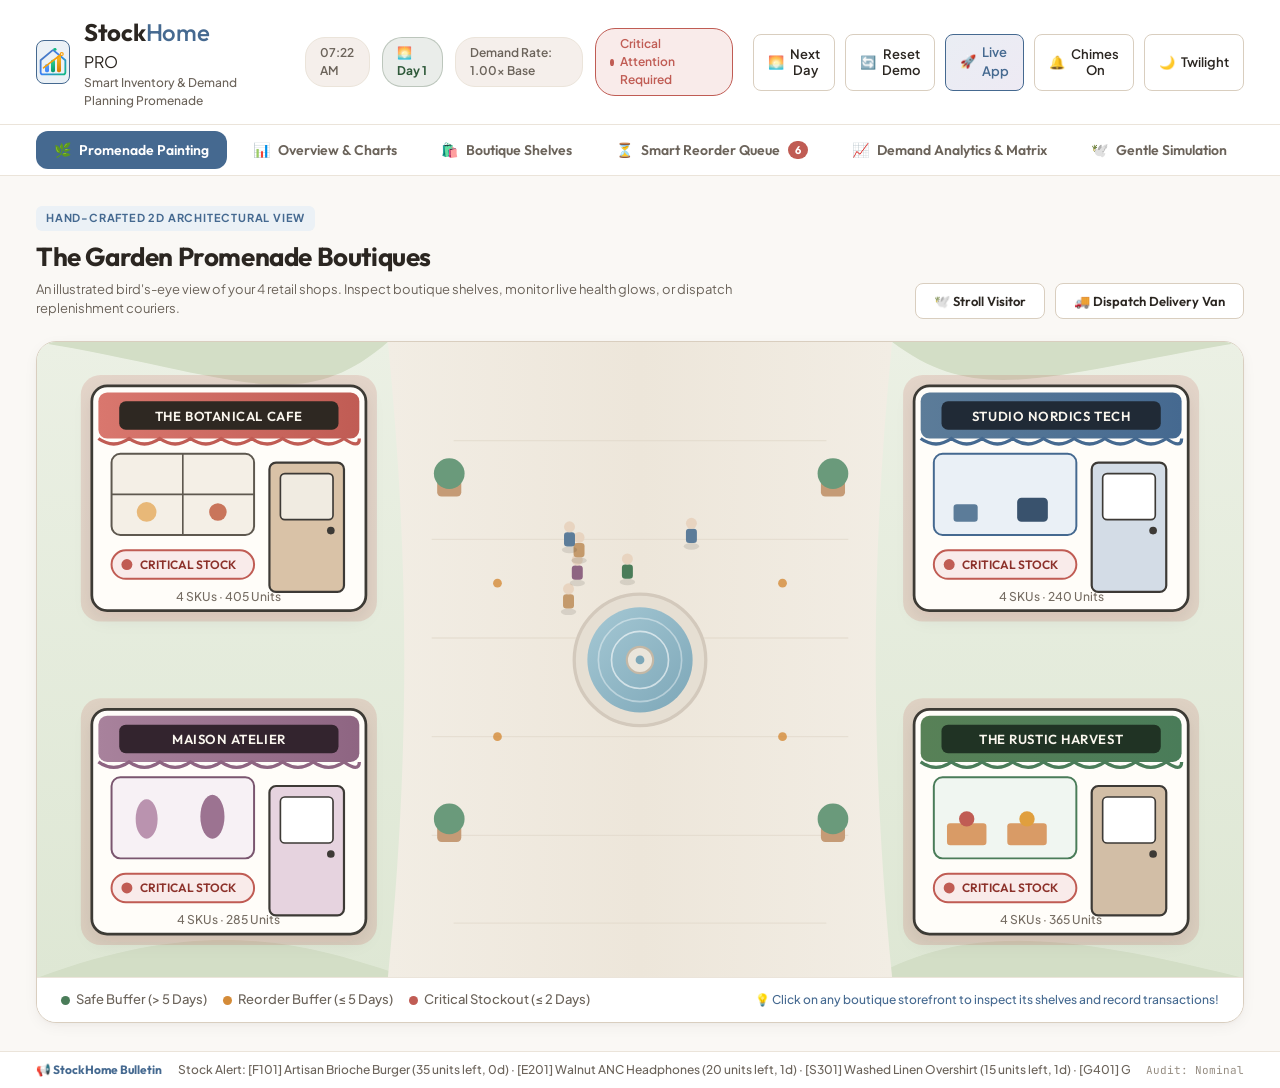
==== webapp/index.html @ 167efeff "Responsive" ====
<!DOCTYPE html>
<html lang="en">
<head>
  <meta charset="UTF-8">
  <meta name="viewport" content="width=device-width, initial-scale=1.0, maximum-scale=5.0">
  <title>StockHome — 2D Illustrated Inventory & Demand Studio</title>
  <link rel="icon" type="image/svg+xml" href="data:image/svg+xml,%3Csvg xmlns='http://www.w3.org/2000/svg' viewBox='0 0 44 44'%3E%3Cdefs%3E%3ClinearGradient id='g' x1='6' y1='6' x2='38' y2='38'%3E%3Cstop offset='0%25' stop-color='%234F74A6'/%3E%3Cstop offset='100%25' stop-color='%2310B981'/%3E%3C/linearGradient%3E%3C/defs%3E%3Cpath d='M5 19.5L20.8 6.4C21.5 5.8 22.5 5.8 23.2 6.4L39 19.5V36C39 37.6 37.6 39 36 39H8C6.4 39 5 37.6 5 36Z' stroke='url(%23g)' stroke-width='3' fill='none'/%3E%3Crect x='11' y='25' width='5.5' height='11' rx='2' fill='%233B82F6'/%3E%3Crect x='19.25' y='19' width='5.5' height='17' rx='2' fill='%2310B981'/%3E%3Crect x='27.5' y='13' width='5.5' height='23' rx='2' fill='%23F59E0B'/%3E%3Cpath d='M22 4C23.5 1.5 27 2 27 4.5C27 7 23.5 6.5 22 4Z' fill='%2310B981'/%3E%3C/svg%3E">
  <link rel="preconnect" href="https://fonts.googleapis.com">
  <link rel="preconnect" href="https://fonts.gstatic.com" crossorigin>
  <link href="https://fonts.googleapis.com/css2?family=Outfit:wght@400;500;600;700&family=Plus+Jakarta+Sans:wght@400;500;600;700&family=Playfair+Display:ital,wght@0,600;1,500&family=JetBrains+Mono:wght@500;700&display=swap" rel="stylesheet">
  <link rel="stylesheet" href="style.css">
</head>
<body class="theme-soothing">

  <!-- TOP SOOTHING HEADER -->
  <header class="app-header">
    <div class="brand-block">
      <div class="brand-symbol" title="StockHome Intelligent Demand Promenade">
        <svg width="32" height="32" viewBox="0 0 44 44" fill="none" xmlns="http://www.w3.org/2000/svg" aria-label="StockHome Logo">
          <defs>
            <linearGradient id="shGradRoof" x1="5" y1="6" x2="39" y2="39" gradientUnits="userSpaceOnUse">
              <stop offset="0%" stop-color="#4F74A6"/>
              <stop offset="50%" stop-color="#3B82F6"/>
              <stop offset="100%" stop-color="#10B981"/>
            </linearGradient>
            <linearGradient id="shGradBar1" x1="11" y1="25" x2="16.5" y2="36" gradientUnits="userSpaceOnUse">
              <stop offset="0%" stop-color="#60A5FA"/>
              <stop offset="100%" stop-color="#3B82F6"/>
            </linearGradient>
            <linearGradient id="shGradBar2" x1="19.25" y1="19" x2="24.75" y2="36" gradientUnits="userSpaceOnUse">
              <stop offset="0%" stop-color="#34D399"/>
              <stop offset="100%" stop-color="#059669"/>
            </linearGradient>
            <linearGradient id="shGradBar3" x1="27.5" y1="13" x2="33" y2="36" gradientUnits="userSpaceOnUse">
              <stop offset="0%" stop-color="#FBBF24"/>
              <stop offset="100%" stop-color="#D97706"/>
            </linearGradient>
          </defs>
          <!-- Architectural Pavilion & Home Gable Frame -->
          <path d="M5 19.5L20.8 6.4C21.5 5.8 22.5 5.8 23.2 6.4L39 19.5V36C39 37.65 37.65 39 36 39H8C6.35 39 5 37.65 5 36V19.5Z" 
                stroke="url(#shGradRoof)" stroke-width="2.5" stroke-linejoin="round" fill="none"/>
          <!-- Internal Ascending Stock Tiers (Safe -> Active -> Peak) -->
          <rect x="11" y="25" width="5.5" height="11" rx="2" fill="url(#shGradBar1)"/>
          <rect x="19.25" y="19" width="5.5" height="17" rx="2" fill="url(#shGradBar2)"/>
          <rect x="27.5" y="13" width="5.5" height="23" rx="2" fill="url(#shGradBar3)"/>
          <!-- Predictive Demand Trajectory Vector -->
          <path d="M9 30C15 25 21 21 34 11" stroke="#F59E0B" stroke-width="2.2" stroke-linecap="round"/>
          <circle cx="34" cy="11" r="2.8" fill="#F59E0B"/>
          <circle cx="34" cy="11" r="1.2" fill="#FFFFFF"/>
          <!-- Promenade Garden Botanical Leaf Emblem -->
          <path d="M22 4.2C23.5 1.8 27 2.2 27 4.8C27 7.2 23.5 6.8 22 4.2Z" fill="#10B981"/>
        </svg>
      </div>
      <div class="brand-meta">
        <div class="brand-title-wrap">
          <h1 class="brand-title">Stock<span class="brand-title-accent">Home</span></h1>
          <span class="brand-badge">PRO</span>
        </div>
        <p class="brand-subtitle">Smart Inventory & Demand Planning Promenade</p>
      </div>
    </div>

    <div class="header-status-center">
      <div class="pill-badge pill-time" id="headerClock">12:00 PM</div>
      <div class="pill-badge pill-day" id="headerDayBadge">🌅 Day 1</div>
      <div class="pill-badge pill-surge" id="headerSurge">Demand Rate: 1.00x Base</div>
      <div class="pill-badge pill-health safe" id="headerHealthBadge">
        <span class="health-dot"></span>
        <span id="headerHealthText">Boutiques Optimal</span>
      </div>
    </div>

    <div class="header-controls">
      <button class="control-btn" id="btnNextDay" title="Advance to Next Day (Archive Today's Sales into 14-Day History)">
        <span class="btn-icon">🌅</span> Next Day
      </button>
      <button class="control-btn" id="btnResetData" title="Reset all inventory and sales to Factory Demo">
        <span class="btn-icon">🔄</span> Reset Demo
      </button>
      <a href="https://stockhome-sigma.vercel.app/" target="_blank" rel="noopener noreferrer" class="control-btn live-link-btn" title="Open Deployed Cloud Webapp on Vercel">
        <span class="btn-icon">🚀</span> Live App
      </a>
      <button class="control-btn" id="soundToggleBtn" title="Toggle Calm Sound Chimes">
        <span class="btn-icon">🔔</span> Chimes On
      </button>
      <button class="control-btn" id="themeModeBtn" title="Toggle Soft Twilight Mode">
        <span class="btn-icon">🌙</span> Twilight
      </button>
    </div>
  </header>

  <!-- NAVIGATION TABS -->
  <nav class="app-nav">
    <div class="nav-inner">
      <button class="nav-item active" data-tab="tab-painted-mall">
        <span class="nav-icon">🌿</span> Promenade Painting
      </button>
      <button class="nav-item" data-tab="tab-overview">
        <span class="nav-icon">📊</span> Overview & Charts
      </button>
      <button class="nav-item" data-tab="tab-catalog">
        <span class="nav-icon">🛍️</span> Boutique Shelves
      </button>
      <button class="nav-item" data-tab="tab-reorder">
        <span class="nav-icon">⏳</span> Smart Reorder Queue
        <span class="tab-chip" id="chipReorderCount">0</span>
      </button>
      <button class="nav-item" data-tab="tab-analytics">
        <span class="nav-icon">📈</span> Demand Analytics & Matrix
      </button>
      <button class="nav-item" data-tab="tab-simulation">
        <span class="nav-icon">🕊️</span> Gentle Simulation
        <span class="active-dot" id="simLiveDot"></span>
      </button>
    </div>
  </nav>

  <!-- MAIN VIEWPORT -->
  <main class="app-viewport">

    <!-- SCREEN 1: 2D PAINTED MALL PROMENADE -->
    <section id="tab-painted-mall" class="tab-screen active">
      <div class="view-header">
        <div class="title-wrap">
          <span class="category-badge">Hand-Crafted 2D Architectural View</span>
          <h2>The Garden Promenade Boutiques</h2>
          <p>An illustrated bird's-eye view of your 4 retail shops. Inspect boutique shelves, monitor live health glows, or dispatch replenishment couriers.</p>
        </div>
        <div class="header-actions-bar">
          <button class="btn-action btn-outline" id="btnStrollVisitor">🕊️ Stroll Visitor</button>
          <button class="btn-action btn-outline" id="btnRestockCourier">🚚 Dispatch Delivery Van</button>
        </div>
      </div>

      <!-- CRISP VECTOR ILLUSTRATED 2D MALL PAINTING -->
      <div class="painting-frame">
        <div class="promenade-canvas-container" id="promenadeContainer">
          <!-- Interactive SVG Painting -->
          <svg id="promenadeSvg" viewBox="0 0 1100 580" preserveAspectRatio="xMidYMid meet">
            <defs>
              <!-- Soft watercolor style gradients -->
              <linearGradient id="grassGrad" x1="0" y1="0" x2="0" y2="1">
                <stop offset="0%" stop-color="#EBF0E4"/>
                <stop offset="100%" stop-color="#DEE7D4"/>
              </linearGradient>
              <linearGradient id="promenadePave" x1="0" y1="0" x2="1" y2="0">
                <stop offset="0%" stop-color="#F2EDE4"/>
                <stop offset="50%" stop-color="#EDE6DA"/>
                <stop offset="100%" stop-color="#F2EDE4"/>
              </linearGradient>
              <linearGradient id="waterGrad" x1="0" y1="0" x2="1" y2="1">
                <stop offset="0%" stop-color="#A5C8D4"/>
                <stop offset="100%" stop-color="#7DA7B8"/>
              </linearGradient>

              <!-- Shop Awning Gradients -->
              <linearGradient id="cafeAwning" x1="0" y1="0" x2="1" y2="0">
                <stop offset="0%" stop-color="#D9776E"/>
                <stop offset="100%" stop-color="#C05C54"/>
              </linearGradient>
              <linearGradient id="techAwning" x1="0" y1="0" x2="1" y2="0">
                <stop offset="0%" stop-color="#5C7C99"/>
                <stop offset="100%" stop-color="#456990"/>
              </linearGradient>
              <linearGradient id="fashionAwning" x1="0" y1="0" x2="1" y2="0">
                <stop offset="0%" stop-color="#A8829C"/>
                <stop offset="100%" stop-color="#8E6582"/>
              </linearGradient>
              <linearGradient id="groceryAwning" x1="0" y1="0" x2="1" y2="0">
                <stop offset="0%" stop-color="#588157"/>
                <stop offset="100%" stop-color="#4A7C59"/>
              </linearGradient>

              <!-- Subtle soft shadow -->
              <filter id="softDrop" x="-10%" y="-10%" width="120%" height="125%">
                <feDropShadow dx="0" dy="6" stdDeviation="8" flood-color="#2D2823" flood-opacity="0.08"/>
              </filter>
              <filter id="shopGlow" x="-20%" y="-20%" width="140%" height="140%">
                <feGaussianBlur stdDeviation="10" result="blur"/>
                <feComposite in="SourceGraphic" in2="blur" operator="over"/>
              </filter>
            </defs>

            <!-- Background Ground & Lawn -->
            <rect x="0" y="0" width="1100" height="580" fill="url(#grassGrad)"/>

            <!-- Decorative Garden Planting Edges -->
            <path d="M 0 0 C 180 30 240 70 320 0 Z" fill="#D3DEC6"/>
            <path d="M 780 0 C 860 60 920 30 1100 0 Z" fill="#D3DEC6"/>
            <path d="M 0 580 C 160 520 250 550 340 580 Z" fill="#D3DEC6"/>
            <path d="M 760 580 C 850 530 940 540 1100 580 Z" fill="#D3DEC6"/>

            <!-- Stone Flagstone Paved Promenade -->
            <path d="M 320 0 L 780 0 C 760 200 760 380 780 580 L 320 580 C 340 380 340 200 320 0 Z" fill="url(#promenadePave)"/>

            <!-- Subtle Flagstone Tile Details -->
            <g stroke="#E0D7C9" stroke-width="1.2" opacity="0.6">
              <line x1="380" y1="90" x2="720" y2="90"/>
              <line x1="360" y1="180" x2="740" y2="180"/>
              <line x1="360" y1="270" x2="740" y2="270"/>
              <line x1="360" y1="360" x2="740" y2="360"/>
              <line x1="360" y1="450" x2="740" y2="450"/>
              <line x1="380" y1="530" x2="720" y2="530"/>
            </g>

            <!-- Central Water Fountain with Calming Rings -->
            <g id="fountainGroup" transform="translate(550, 290)">
              <!-- Outer Stone Basin -->
              <circle r="60" fill="#E6DFD3" stroke="#D3C9BC" stroke-width="3"/>
              <!-- Water Pool -->
              <circle r="48" fill="url(#waterGrad)"/>
              <!-- Gentle Ripple Animation Rings -->
              <circle class="water-ring ring-1" r="26" fill="none" stroke="#FFFFFF" stroke-width="1.5" opacity="0.6"/>
              <circle class="water-ring ring-2" r="38" fill="none" stroke="#FFFFFF" stroke-width="1.5" opacity="0.4"/>
              <!-- Pedestal Fountain Spout -->
              <circle r="12" fill="#EAE5DB" stroke="#C4B8A6" stroke-width="2"/>
              <circle r="4" fill="#7DA7B8"/>
            </g>

            <!-- Garden Planters & Classical Lanterns -->
            <g id="promenadeDecorations">
              <!-- Planter 1 -->
              <rect x="365" y="125" width="22" height="16" rx="4" fill="#C59B76"/>
              <circle cx="376" cy="120" r="14" fill="#6A9A7B"/>
              <!-- Planter 2 -->
              <rect x="715" y="125" width="22" height="16" rx="4" fill="#C59B76"/>
              <circle cx="726" cy="120" r="14" fill="#6A9A7B"/>
              <!-- Planter 3 -->
              <rect x="365" y="440" width="22" height="16" rx="4" fill="#C59B76"/>
              <circle cx="376" cy="435" r="14" fill="#6A9A7B"/>
              <!-- Planter 4 -->
              <rect x="715" y="440" width="22" height="16" rx="4" fill="#C59B76"/>
              <circle cx="726" cy="435" r="14" fill="#6A9A7B"/>
              <!-- Promenade Street Lamps -->
              <circle cx="420" cy="220" r="4" fill="#D48B38" opacity="0.8"/>
              <circle cx="680" cy="220" r="4" fill="#D48B38" opacity="0.8"/>
              <circle cx="420" cy="360" r="4" fill="#D48B38" opacity="0.8"/>
              <circle cx="680" cy="360" r="4" fill="#D48B38" opacity="0.8"/>
            </g>

            <!-- ============================================== -->
            <!-- 4 BOUTIQUE SHOP ILLUSTRATIONS -->
            <!-- ============================================== -->

            <!-- SHOP 1: FOOD COURT - "The Botanical Cafe" (Top Left) -->
            <g class="shop-node" id="shopNodeFood" transform="translate(50, 40)" data-zone="FOOD">
              <!-- Dynamic Glow Aura -->
              <rect class="shop-glow-rect" x="-10" y="-10" width="270" height="225" rx="18" fill="#4A7C59" opacity="0.08"/>
              <!-- Building Body -->
              <rect x="0" y="0" width="250" height="205" rx="14" fill="#FFFDF9" stroke="#3D3A36" stroke-width="2.5" filter="url(#softDrop)"/>
              <!-- Scalloped Striped Awning -->
              <rect x="6" y="6" width="238" height="42" rx="8" fill="url(#cafeAwning)"/>
              <path d="M 6 48 Q 20 58 34 48 Q 48 58 62 48 Q 76 58 90 48 Q 104 58 118 48 Q 132 58 146 48 Q 160 58 174 48 Q 188 58 202 48 Q 216 58 230 48 Q 244 58 244 48" fill="none" stroke="#C05C54" stroke-width="3"/>
              <!-- Store Name Sign -->
              <rect x="25" y="14" width="200" height="26" rx="6" fill="#2E2822"/>
              <text x="125" y="32" text-anchor="middle" fill="#FAF6EE" font-family="Outfit, sans-serif" font-weight="600" font-size="12" letter-spacing="0.5">THE BOTANICAL CAFE</text>
              <!-- Window Display -->
              <rect x="18" y="62" width="130" height="74" rx="8" fill="#F4EFE6" stroke="#5E584F" stroke-width="1.8"/>
              <line x1="83" y1="62" x2="83" y2="136" stroke="#5E584F" stroke-width="1.5"/>
              <line x1="18" y1="99" x2="148" y2="99" stroke="#5E584F" stroke-width="1.5"/>
              <!-- Warm Shop Interior Glow & Bakery Items -->
              <circle cx="50" cy="115" r="9" fill="#E8B878"/>
              <circle cx="115" cy="115" r="8" fill="#C9755B"/>
              <!-- Wooden Door -->
              <rect x="162" y="70" width="68" height="118" rx="6" fill="#D9C2A7" stroke="#3D3A36" stroke-width="2"/>
              <rect x="172" y="80" width="48" height="42" rx="4" fill="#F0EBE1" stroke="#3D3A36" stroke-width="1.5"/>
              <circle cx="218" cy="132" r="3.5" fill="#3D3A36"/>
              <!-- Health Seal Pill -->
              <g class="health-seal" transform="translate(18, 150)">
                <rect class="seal-bg" x="0" y="0" width="130" height="26" rx="13" fill="#EAF3EC" stroke="#4A7C59" stroke-width="1.8"/>
                <circle class="seal-dot" cx="14" cy="13" r="5" fill="#4A7C59"/>
                <text class="seal-text" x="26" y="17" fill="#2D5A3C" font-family="Outfit, sans-serif" font-weight="600" font-size="11">SAFE BUFFER</text>
              </g>
              <!-- Stock count badge -->
              <text class="stock-badge" x="125" y="196" text-anchor="middle" fill="#756C62" font-family="Plus Jakarta Sans, sans-serif" font-size="11" font-weight="500">4 SKUs · 405 Units</text>
            </g>

            <!-- SHOP 2: ELECTRONICS - "Studio Nordics Tech" (Top Right) -->
            <g class="shop-node" id="shopNodeElec" transform="translate(800, 40)" data-zone="ELEC">
              <rect class="shop-glow-rect" x="-10" y="-10" width="270" height="225" rx="18" fill="#456990" opacity="0.08"/>
              <rect x="0" y="0" width="250" height="205" rx="14" fill="#FFFDF9" stroke="#3D3A36" stroke-width="2.5" filter="url(#softDrop)"/>
              <rect x="6" y="6" width="238" height="42" rx="8" fill="url(#techAwning)"/>
              <path d="M 6 48 Q 20 58 34 48 Q 48 58 62 48 Q 76 58 90 48 Q 104 58 118 48 Q 132 58 146 48 Q 160 58 174 48 Q 188 58 202 48 Q 216 58 230 48 Q 244 58 244 48" fill="none" stroke="#456990" stroke-width="3"/>
              <rect x="25" y="14" width="200" height="26" rx="6" fill="#202A36"/>
              <text x="125" y="32" text-anchor="middle" fill="#FAF6EE" font-family="Outfit, sans-serif" font-weight="600" font-size="12" letter-spacing="0.5">STUDIO NORDICS TECH</text>
              <!-- Minimalist Tech Glass Window -->
              <rect x="18" y="62" width="130" height="74" rx="8" fill="#EAF0F6" stroke="#456990" stroke-width="1.8"/>
              <rect x="36" y="108" width="22" height="16" rx="3" fill="#5C7C99"/>
              <rect x="94" y="102" width="28" height="22" rx="4" fill="#39526D"/>
              <!-- Clean Entrance Door -->
              <rect x="162" y="70" width="68" height="118" rx="6" fill="#D3DCE6" stroke="#3D3A36" stroke-width="2"/>
              <rect x="172" y="80" width="48" height="42" rx="4" fill="#FFFFFF" stroke="#3D3A36" stroke-width="1.5"/>
              <circle cx="218" cy="132" r="3.5" fill="#3D3A36"/>
              <g class="health-seal" transform="translate(18, 150)">
                <rect class="seal-bg" x="0" y="0" width="130" height="26" rx="13" fill="#EAF3EC" stroke="#4A7C59" stroke-width="1.8"/>
                <circle class="seal-dot" cx="14" cy="13" r="5" fill="#4A7C59"/>
                <text class="seal-text" x="26" y="17" fill="#2D5A3C" font-family="Outfit, sans-serif" font-weight="600" font-size="11">SAFE BUFFER</text>
              </g>
              <text class="stock-badge" x="125" y="196" text-anchor="middle" fill="#756C62" font-family="Plus Jakarta Sans, sans-serif" font-size="11" font-weight="500">4 SKUs · 240 Units</text>
            </g>

            <!-- SHOP 3: FASHION - "Maison Atelier" (Bottom Left) -->
            <g class="shop-node" id="shopNodeFash" transform="translate(50, 335)" data-zone="FASH">
              <rect class="shop-glow-rect" x="-10" y="-10" width="270" height="225" rx="18" fill="#8E6582" opacity="0.08"/>
              <rect x="0" y="0" width="250" height="205" rx="14" fill="#FFFDF9" stroke="#3D3A36" stroke-width="2.5" filter="url(#softDrop)"/>
              <rect x="6" y="6" width="238" height="42" rx="8" fill="url(#fashionAwning)"/>
              <path d="M 6 48 Q 20 58 34 48 Q 48 58 62 48 Q 76 58 90 48 Q 104 58 118 48 Q 132 58 146 48 Q 160 58 174 48 Q 188 58 202 48 Q 216 58 230 48 Q 244 58 244 48" fill="none" stroke="#8E6582" stroke-width="3"/>
              <rect x="25" y="14" width="200" height="26" rx="6" fill="#33242E"/>
              <text x="125" y="32" text-anchor="middle" fill="#FAF6EE" font-family="Outfit, sans-serif" font-weight="600" font-size="12" letter-spacing="0.5">MAISON ATELIER</text>
              <!-- Elegant Arched Boutique Window -->
              <rect x="18" y="62" width="130" height="74" rx="8" fill="#F7F1F5" stroke="#7A566F" stroke-width="1.8"/>
              <!-- Mannequin silhouettes -->
              <ellipse cx="50" cy="100" rx="10" ry="18" fill="#BA93AF"/>
              <ellipse cx="110" cy="98" rx="11" ry="20" fill="#9C7391"/>
              <!-- Glazed French Door -->
              <rect x="162" y="70" width="68" height="118" rx="6" fill="#E6D3DF" stroke="#3D3A36" stroke-width="2"/>
              <rect x="172" y="80" width="48" height="42" rx="4" fill="#FFFFFF" stroke="#3D3A36" stroke-width="1.5"/>
              <circle cx="218" cy="132" r="3.5" fill="#3D3A36"/>
              <g class="health-seal" transform="translate(18, 150)">
                <rect class="seal-bg" x="0" y="0" width="130" height="26" rx="13" fill="#EAF3EC" stroke="#4A7C59" stroke-width="1.8"/>
                <circle class="seal-dot" cx="14" cy="13" r="5" fill="#4A7C59"/>
                <text class="seal-text" x="26" y="17" fill="#2D5A3C" font-family="Outfit, sans-serif" font-weight="600" font-size="11">SAFE BUFFER</text>
              </g>
              <text class="stock-badge" x="125" y="196" text-anchor="middle" fill="#756C62" font-family="Plus Jakarta Sans, sans-serif" font-size="11" font-weight="500">4 SKUs · 285 Units</text>
            </g>

            <!-- SHOP 4: GROCERY - "The Rustic Harvest" (Bottom Right) -->
            <g class="shop-node" id="shopNodeGroc" transform="translate(800, 335)" data-zone="GROC">
              <rect class="shop-glow-rect" x="-10" y="-10" width="270" height="225" rx="18" fill="#4A7C59" opacity="0.08"/>
              <rect x="0" y="0" width="250" height="205" rx="14" fill="#FFFDF9" stroke="#3D3A36" stroke-width="2.5" filter="url(#softDrop)"/>
              <rect x="6" y="6" width="238" height="42" rx="8" fill="url(#groceryAwning)"/>
              <path d="M 6 48 Q 20 58 34 48 Q 48 58 62 48 Q 76 58 90 48 Q 104 58 118 48 Q 132 58 146 48 Q 160 58 174 48 Q 188 58 202 48 Q 216 58 230 48 Q 244 58 244 48" fill="none" stroke="#4A7C59" stroke-width="3"/>
              <rect x="25" y="14" width="200" height="26" rx="6" fill="#203324"/>
              <text x="125" y="32" text-anchor="middle" fill="#FAF6EE" font-family="Outfit, sans-serif" font-weight="600" font-size="12" letter-spacing="0.5">THE RUSTIC HARVEST</text>
              <!-- Market Window -->
              <rect x="18" y="62" width="130" height="74" rx="8" fill="#F0F6F1" stroke="#4A7C59" stroke-width="1.8"/>
              <!-- Produce Crates -->
              <rect x="30" y="104" width="36" height="20" rx="3" fill="#D99B66"/>
              <circle cx="48" cy="100" r="7" fill="#C05C54"/>
              <rect x="85" y="104" width="36" height="20" rx="3" fill="#D99B66"/>
              <circle cx="103" cy="100" r="7" fill="#E09F3E"/>
              <!-- Rustic Door -->
              <rect x="162" y="70" width="68" height="118" rx="6" fill="#D2BEA6" stroke="#3D3A36" stroke-width="2"/>
              <rect x="172" y="80" width="48" height="42" rx="4" fill="#FFFFFF" stroke="#3D3A36" stroke-width="1.5"/>
              <circle cx="218" cy="132" r="3.5" fill="#3D3A36"/>
              <g class="health-seal" transform="translate(18, 150)">
                <rect class="seal-bg" x="0" y="0" width="130" height="26" rx="13" fill="#EAF3EC" stroke="#4A7C59" stroke-width="1.8"/>
                <circle class="seal-dot" cx="14" cy="13" r="5" fill="#4A7C59"/>
                <text class="seal-text" x="26" y="17" fill="#2D5A3C" font-family="Outfit, sans-serif" font-weight="600" font-size="11">SAFE BUFFER</text>
              </g>
              <text class="stock-badge" x="125" y="196" text-anchor="middle" fill="#756C62" font-family="Plus Jakarta Sans, sans-serif" font-size="11" font-weight="500">4 SKUs · 365 Units</text>
            </g>

            <!-- Dynamic Strolling Visitors Layer (Clean SVG Figures) -->
            <g id="visitorsLayer"></g>

            <!-- Vintage Restock Courier Delivery Van -->
            <g id="courierVan" transform="translate(-100, 260)" style="display: none;">
              <!-- Van Shadow -->
              <ellipse cx="30" cy="38" rx="36" ry="10" fill="#2E2822" opacity="0.14"/>
              <!-- Van Body -->
              <rect x="0" y="6" width="64" height="28" rx="5" fill="#D48B38" stroke="#3D3A36" stroke-width="2"/>
              <path d="M 64 14 L 78 14 L 84 24 L 84 34 L 64 34 Z" fill="#D48B38" stroke="#3D3A36" stroke-width="2"/>
              <rect x="65" y="16" width="14" height="10" rx="2" fill="#FAF6EE" stroke="#3D3A36" stroke-width="1.2"/>
              <!-- Wheels -->
              <circle cx="16" cy="34" r="7" fill="#2D2823"/>
              <circle cx="16" cy="34" r="3" fill="#D3C9BC"/>
              <circle cx="68" cy="34" r="7" fill="#2D2823"/>
              <circle cx="68" cy="34" r="3" fill="#D3C9BC"/>
              <text x="32" y="24" text-anchor="middle" fill="#FAF6EE" font-family="Outfit, sans-serif" font-size="9" font-weight="700">STOCK</text>
            </g>
          </svg>
        </div>

        <!-- Painting Legend Bar -->
        <div class="promenade-footer-bar">
          <div class="legend-pills">
            <span class="legend-pill"><span class="dot safe"></span> Safe Buffer (&gt; 5 Days)</span>
            <span class="legend-pill"><span class="dot warning"></span> Reorder Buffer (&le; 5 Days)</span>
            <span class="legend-pill"><span class="dot critical"></span> Critical Stockout (&le; 2 Days)</span>
          </div>
          <div class="promenade-tip">💡 Click on any boutique storefront to inspect its shelves and record transactions!</div>
        </div>
      </div>
    </section>

    <!-- SCREEN 2: OVERVIEW & CHARTS -->
    <section id="tab-overview" class="tab-screen">
      <div class="view-header">
        <div class="title-wrap">
          <span class="category-badge">Real-Time Aggregation</span>
          <h2>Executive Inventory Overview</h2>
          <p>Key inventory indicators, sales momentum, and forecasted depletion timelines across all mall zones.</p>
        </div>
      </div>

      <!-- KPI Summary Cards -->
      <div class="kpi-grid">
        <div class="kpi-card-soothing">
          <div class="kpi-tag-label">TOTAL BOUTIQUE SKUs</div>
          <div class="kpi-number" id="metricTotalSkus">16</div>
          <div class="kpi-subtext">Active items in 4 retail sectors</div>
        </div>
        <div class="kpi-card-soothing alert-red">
          <div class="kpi-tag-label">CRITICAL ATTENTION</div>
          <div class="kpi-number" id="metricCriticalCount">4</div>
          <div class="kpi-subtext">&le; 2 days of inventory remaining</div>
        </div>
        <div class="kpi-card-soothing alert-yellow">
          <div class="kpi-tag-label">WARNING THRESHOLD</div>
          <div class="kpi-number" id="metricWarningCount">4</div>
          <div class="kpi-subtext">&le; 5 days until reorder point</div>
        </div>
        <div class="kpi-card-soothing alert-green">
          <div class="kpi-tag-label">GROSS UNITS SOLD</div>
          <div class="kpi-number" id="metricUnitsSold">2,902</div>
          <div class="kpi-subtext" id="metricRevenueText">₹38,410.20 historical revenue</div>
        </div>
      </div>

      <!-- Charts Layout -->
      <div class="charts-row">
        <!-- Top Sellers Bar Chart -->
        <div class="chart-panel">
          <div class="panel-header">
            <div>
              <h3>Top Selling Items by Volume</h3>
              <p class="panel-desc">Highest overall unit consumption across 14 tracked days</p>
            </div>
            <span class="panel-chip">Historical Top 5</span>
          </div>
          <div class="chart-body" id="topSellersBarsWrapper">
            <!-- Dynamically populated with clean SVG bar charts -->
          </div>
        </div>

        <!-- Stockout Horizon Indicators -->
        <div class="chart-panel">
          <div class="panel-header">
            <div>
              <h3>Stockout Exhaustion Timelines</h3>
              <p class="panel-desc">Estimated days before current stock reaches zero</p>
            </div>
            <span class="panel-chip">Consumption Velocity</span>
          </div>
          <div class="chart-body" id="stockoutHorizonWrapper">
            <!-- Clean timeline gauges -->
          </div>
        </div>
      </div>

      <!-- 14-Day Sales Matrix Curve -->
      <div class="chart-panel full-span">
        <div class="panel-header">
          <div>
            <h3>14-Day Mall-Wide Aggregated Footfall & Sales Trend</h3>
            <p class="panel-desc">Calculated via multi-dimensional array matrix aggregation across all 4 sectors</p>
          </div>
          <span class="panel-chip">Zone Matrix Sum</span>
        </div>
        <div class="chart-body" id="salesTrendCurveContainer">
          <!-- Responsive vector line curve -->
        </div>
      </div>
    </section>

    <!-- SCREEN 3: BOUTIQUE SHELVES (CATALOG & CRUD) -->
    <section id="tab-catalog" class="tab-screen">
      <div class="view-header">
        <div class="title-wrap">
          <span class="category-badge">Inventory Catalog & POS</span>
          <h2>Boutique Shelves & Product Directory</h2>
          <p>Search, filter, record point-of-sale customer purchases, replenish stock, or add new artisan goods.</p>
        </div>
        <div class="header-actions-bar">
          <button class="btn-action btn-green" id="btnOpenSaleModal">💰 Record Sale</button>
          <button class="btn-action btn-blue" id="btnOpenRestockModal">📦 Restock</button>
          <button class="btn-action btn-outline" id="btnUndoTransaction">↩️ Undo Sale</button>
          <button class="btn-action btn-accent" id="btnOpenAddSkuModal">✨ Add SKU</button>
        </div>
      </div>

      <!-- Filters Row -->
      <div class="filter-strip">
        <div class="search-box">
          <span class="search-sym">🔍</span>
          <input type="text" id="catalogSearch" placeholder="Search by name, SKU ID, or category...">
        </div>
        <div class="select-group">
          <select id="selectZoneFilter" class="soothing-select">
            <option value="ALL">All Sectors (Entire Promenade)</option>
            <option value="FOOD">Food Court — Botanical Cafe</option>
            <option value="ELEC">Electronics — Studio Nordics</option>
            <option value="FASH">Fashion — Maison Atelier</option>
            <option value="GROC">Grocery — Rustic Harvest</option>
          </select>
          <select id="selectHealthFilter" class="soothing-select">
            <option value="ALL">All Health Tiers</option>
            <option value="CRITICAL">🔴 Critical Stock (&le; 2 Days)</option>
            <option value="WARNING">🟡 Warning Buffer (&le; 5 Days)</option>
            <option value="SAFE">🟢 Safe Inventory (&gt; 5 Days)</option>
          </select>
        </div>
      </div>

      <!-- Product Cards Grid -->
      <div class="product-cards-grid" id="productGridContainer">
        <!-- Rendered dynamically -->
      </div>
    </section>

    <!-- SCREEN 4: SMART REORDER QUEUE -->
    <section id="tab-reorder" class="tab-screen">
      <div class="view-header">
        <div class="title-wrap">
          <span class="category-badge">PriorityQueue Min-Heap</span>
          <h2>Automated Replenishment Queue</h2>
          <p>Priority ranking powered by the industrial Reorder Point formula: <code>ROP = (Forecast &times; LeadTime) + SafetyBuffer</code>. Items facing immediate stockout appear at the top.</p>
        </div>
        <button class="btn-action btn-green" id="btnBatchOrderCritical">🚚 Order All Critical Items</button>
      </div>

      <div class="table-card">
        <table class="soothing-table" id="tableReorders">
          <thead>
            <tr>
              <th>Priority</th>
              <th>Status</th>
              <th>SKU</th>
              <th>Product Name</th>
              <th>Current Stock</th>
              <th>Days Left</th>
              <th>Suggested Order</th>
              <th>Lead Time</th>
              <th>Replenishment Rationale</th>
              <th>Action</th>
            </tr>
          </thead>
          <tbody id="tbodyReorders">
            <!-- Dynamically populated -->
          </tbody>
        </table>
      </div>
    </section>

    <!-- SCREEN 5: DEMAND ANALYTICS & 2D MATRIX -->
    <section id="tab-analytics" class="tab-screen">
      <div class="view-header">
        <div class="title-wrap">
          <span class="category-badge">Predictive Operations Research</span>
          <h2>Demand Forecasting & Sector Matrix</h2>
          <p>Fine-tune footfall surge multipliers and analyze performance across 4 mathematical models.</p>
        </div>
      </div>

      <!-- Multiplier Card -->
      <div class="multiplier-card">
        <div class="multiplier-info-side">
          <span class="category-badge">Dynamic Scenario Simulator</span>
          <h3>Weekend & Festival Surge Multiplier</h3>
          <p>Adjust the slider to simulate holiday rushes (1.0x to 2.5x). Demand velocities and stockout days recalculate across the entire platform in real time.</p>
        </div>
        <div class="multiplier-slider-side">
          <div class="slider-display" id="multiplierSliderText">1.00x Base Footfall</div>
          <input type="range" id="sliderDemandMultiplier" min="100" max="250" value="100" step="5">
          <div class="slider-ticks">
            <span>1.0x Weekday</span>
            <span>1.5x Weekend</span>
            <span>2.0x Holiday</span>
            <span>2.5x Festival</span>
          </div>
        </div>
      </div>

      <!-- Analytics Sub-Tabs -->
      <div class="analytics-subnav">
        <button class="subnav-btn active" data-sub="tab-top-sellers">🏆 Top Sellers (Volume)</button>
        <button class="subnav-btn" data-sub="tab-slow-movers">🐢 Slow Movers (Velocity)</button>
        <button class="subnav-btn" data-sub="tab-dead-stock">💀 Dead Stock (Tied Capital)</button>
        <button class="subnav-btn" data-sub="tab-matrix">🧮 2D Sector Matrix (14-Day)</button>
      </div>

      <div class="table-card" id="analyticsTableArea">
        <!-- Dynamically rendered -->
      </div>
    </section>

    <!-- SCREEN 6: GENTLE SIMULATION -->
    <section id="tab-simulation" class="tab-screen">
      <div class="view-header">
        <div class="title-wrap">
          <span class="category-badge">Autonomous Traffic Engine</span>
          <h2>Gentle Footfall & Purchasing Simulation</h2>
          <p>A background worker simulates visitors calmly strolling through the promenade and purchasing artisan goods every second.</p>
        </div>
        <div class="sim-controls-top">
          <button class="btn-action btn-blue" id="btnToggleSim">▶ Start Gentle Simulation</button>
          <button class="btn-action btn-green" id="btnSimNextDay">🌅 Close Day & Advance (<span id="simDayLabel">Day 1</span>)</button>
          <div class="speed-selector">
            <span>Interval:</span>
            <button class="speed-pill active" data-interval="1200">Normal (1.2s)</button>
            <button class="speed-pill" data-interval="600">Brisk (0.6s)</button>
          </div>
        </div>
      </div>

      <div class="sim-kpi-row">
        <div class="sim-metric-box">
          <span class="sim-metric-val" id="simValTicks">0</span>
          <span class="sim-metric-label">Visitor Footfall Ticks</span>
        </div>
        <div class="sim-metric-box green">
          <span class="sim-metric-val" id="simValPurchases">0</span>
          <span class="sim-metric-label">Purchases Fulfilled</span>
        </div>
        <div class="sim-metric-box red">
          <span class="sim-metric-val" id="simValStockouts">0</span>
          <span class="sim-metric-label">Stockout Turnaways</span>
        </div>
      </div>

      <div class="sim-split-grid">
        <!-- Live depletion meters -->
        <div class="chart-panel">
          <div class="panel-header">
            <div>
              <h3>Real-Time Shelf Depletion Gauges</h3>
              <p class="panel-desc">Visual stock depletion as visitors buy goods</p>
            </div>
            <span class="panel-chip pulse-badge">Live Updates</span>
          </div>
          <div class="sim-shelf-meters" id="simShelfMetersContainer">
            <!-- 4 primary items -->
          </div>
        </div>

        <!-- Live Cash Register Audit Feed -->
        <div class="chart-panel">
          <div class="panel-header">
            <div>
              <h3>Register Audit Trail</h3>
              <p class="panel-desc">Real-time log of customer transactions and restocks</p>
            </div>
            <span class="panel-chip">Transaction Log</span>
          </div>
          <div class="sim-event-feed" id="simEventFeed">
            <div class="feed-entry system">System initialized. Press 'Start Gentle Simulation' to release promenade visitors.</div>
          </div>
        </div>
      </div>
    </section>

  </main>

  <!-- SOOTHING BOTTOM TICKER -->
  <footer class="app-ticker">
    <div class="ticker-prefix">
      <span class="ticker-icon">📢</span> StockHome Bulletin
    </div>
    <div class="ticker-body">
      <div class="ticker-content" id="liveTickerText">Welcome to StockHome. All 4 boutiques are operating with optimal safety stock buffers.</div>
    </div>
    <div class="ticker-audit" id="tickerAuditPill">Audit: Nominal</div>
  </footer>

  <!-- ============================================== -->
  <!-- CRISP CLEAN MODALS (NO BLURS) -->
  <!-- ============================================== -->

  <!-- Modal 1: Record Sale -->
  <div class="modal-scrim" id="modalSale">
    <div class="modal-window">
      <div class="modal-top">
        <h3>Record Customer Checkout</h3>
        <button class="modal-btn-close" data-modal="modalSale">&times;</button>
      </div>
      <div class="modal-content">
        <label>Select Artisan Product:</label>
        <select id="inputSaleProduct" class="soothing-select full"></select>
        <label>Quantity to Purchase:</label>
        <input type="number" id="inputSaleQty" class="soothing-input" min="1" max="100" value="1">
        <div class="modal-callout" id="salePreviewCallout"></div>
      </div>
      <div class="modal-bottom">
        <button class="btn-action btn-outline" data-modal="modalSale">Cancel</button>
        <button class="btn-action btn-green" id="btnConfirmSale">Complete Purchase (₹)</button>
      </div>
    </div>
  </div>

  <!-- Modal 2: Restock -->
  <div class="modal-scrim" id="modalRestock">
    <div class="modal-window">
      <div class="modal-top">
        <h3>Restock Boutique Supplies</h3>
        <button class="modal-btn-close" data-modal="modalRestock">&times;</button>
      </div>
      <div class="modal-content">
        <label>Select Product to Replenish:</label>
        <select id="inputRestockProduct" class="soothing-select full"></select>
        <label>Restock Units:</label>
        <input type="number" id="inputRestockQty" class="soothing-input" min="1" max="500" value="25">
      </div>
      <div class="modal-bottom">
        <button class="btn-action btn-outline" data-modal="modalRestock">Cancel</button>
        <button class="btn-action btn-blue" id="btnConfirmRestock">Dispatch Delivery Van</button>
      </div>
    </div>
  </div>

  <!-- Modal 3: Add SKU -->
  <div class="modal-scrim" id="modalAddSku">
    <div class="modal-window">
      <div class="modal-top">
        <h3>Add New Artisan Product</h3>
        <button class="modal-btn-close" data-modal="modalAddSku">&times;</button>
      </div>
      <div class="modal-content">
        <label>Host Boutique Sector:</label>
        <select id="inputNewZone" class="soothing-select full">
          <option value="FOOD">Food Court — The Botanical Cafe</option>
          <option value="ELEC">Electronics — Studio Nordics Tech</option>
          <option value="FASH">Fashion — Maison Atelier</option>
          <option value="GROC">Grocery — The Rustic Harvest</option>
        </select>
        <label>Unique SKU ID (e.g. F105):</label>
        <input type="text" id="inputNewId" class="soothing-input" placeholder="e.g. F105">
        <label>Product Name:</label>
        <input type="text" id="inputNewName" class="soothing-input" placeholder="e.g. Cardamom Cinnamon Bun">
        <div class="input-duo">
          <div>
            <label>Retail Price (₹):</label>
            <input type="number" id="inputNewPrice" class="soothing-input" step="0.01" value="8.50">
          </div>
          <div>
            <label>Initial Units:</label>
            <input type="number" id="inputNewStock" class="soothing-input" value="45">
          </div>
        </div>
        <label>Product Classification:</label>
        <div class="radio-pill-group">
          <label class="radio-pill"><input type="radio" name="newSkuType" value="perishable" checked> Perishable (Shelf Life)</label>
          <label class="radio-pill"><input type="radio" name="newSkuType" value="nonperishable"> Durable (Warranty)</label>
        </div>
        <label id="lblNewSkuParam">Shelf Life in Days:</label>
        <input type="number" id="inputNewParam" class="soothing-input" value="4">
      </div>
      <div class="modal-bottom">
        <button class="btn-action btn-outline" data-modal="modalAddSku">Cancel</button>
        <button class="btn-action btn-accent" id="btnConfirmAddSku">Register Product</button>
      </div>
    </div>
  </div>

  <!-- Modal 4: Boutique Inspection Shelf -->
  <div class="modal-scrim" id="modalInspect">
    <div class="modal-window wide">
      <div class="modal-top">
        <h3 id="inspectShopTitle">Boutique Inspection</h3>
        <button class="modal-btn-close" data-modal="modalInspect">&times;</button>
      </div>
      <div class="modal-content">
        <div class="inspect-stats-banner" id="inspectStatsBanner"></div>
        <h4 style="margin: 14px 0 8px; font-size: 15px;">Items on Display:</h4>
        <div class="inspect-table-wrap" id="inspectTableWrap"></div>
      </div>
      <div class="modal-bottom">
        <button class="btn-action btn-outline" data-modal="modalInspect">Close</button>
        <button class="btn-action btn-blue" id="btnGoToBoutiqueCatalog">Open in Directory &rarr;</button>
      </div>
    </div>
  </div>

  <!-- Toast Container -->
  <div class="toast-stack" id="toastStack"></div>

  <script src="app.js"></script>
</body>
</html>
---- webapp/style.css ----
/* =========================================================================
   StockHome — Calm & Soothing 2D Illustrated Promenade Studio
   Crisp, sharp typography and vector graphics with ZERO blurry filters.
   ========================================================================= */

:root {
  /* Soothing Natural Palette */
  --bg-page: #FAF8F5;
  --bg-surface: #FFFFFF;
  --bg-surface-subtle: #F5EFEB;
  --bg-surface-elevated: #FFFFFF;

  --text-primary: #2B2621;
  --text-secondary: #6B635A;
  --text-tertiary: #968D82;

  --border-light: #EBE4DA;
  --border-medium: #D9CEBF;
  --border-dark: #3D3731;

  /* Natural Botanical Accents */
  --sage-safe: #4A7C59;
  --sage-safe-bg: #EBF3ED;
  --amber-warn: #D48B38;
  --amber-warn-bg: #FDF3E7;
  --terracotta-crit: #C05C54;
  --terracotta-crit-bg: #F9EBEA;
  --slate-blue: #456990;
  --slate-blue-light: #EBF1F6;
  --warm-accent: #C49A6C;

  /* Shadows (Diffused, Crisp, Non-blurry) */
  --shadow-subtle: 0 2px 8px rgba(45, 38, 33, 0.04);
  --shadow-card: 0 4px 16px -2px rgba(45, 38, 33, 0.06), 0 2px 4px -1px rgba(45, 38, 33, 0.03);
  --shadow-elevated: 0 12px 28px -4px rgba(45, 38, 33, 0.1), 0 4px 8px -2px rgba(45, 38, 33, 0.05);

  --radius-sm: 8px;
  --radius-md: 14px;
  --radius-lg: 20px;
}

body.theme-twilight {
  --bg-page: #1C1E24;
  --bg-surface: #262932;
  --bg-surface-subtle: #2F333E;
  --bg-surface-elevated: #363A46;

  --text-primary: #F4F1EA;
  --text-secondary: #B4ACA0;
  --text-tertiary: #7D756A;

  --border-light: #383D4A;
  --border-medium: #484E5E;
  --border-dark: #5A6275;

  --sage-safe-bg: rgba(74, 124, 89, 0.2);
  --amber-warn-bg: rgba(212, 139, 56, 0.2);
  --terracotta-crit-bg: rgba(192, 92, 84, 0.2);
  --slate-blue-light: rgba(69, 105, 144, 0.2);
}

* {
  box-sizing: border-box;
  margin: 0;
  padding: 0;
  -webkit-font-smoothing: antialiased;
}

body {
  font-family: 'Plus Jakarta Sans', -apple-system, sans-serif;
  background-color: var(--bg-page);
  color: var(--text-primary);
  min-height: 100vh;
  display: flex;
  flex-direction: column;
  transition: background-color 0.25s ease, color 0.25s ease;
  line-height: 1.5;
}

/* =========================================================================
   TOP HEADER
   ========================================================================= */

.app-header {
  background: var(--bg-surface);
  border-bottom: 1px solid var(--border-light);
  padding: 14px 36px;
  display: flex;
  justify-content: space-between;
  align-items: center;
  gap: 20px;
  box-shadow: var(--shadow-subtle);
}

.brand-block {
  display: flex;
  align-items: center;
  gap: 14px;
}

.brand-symbol {
  width: 44px;
  height: 44px;
  border-radius: var(--radius-sm);
  background: var(--slate-blue-light);
  color: var(--slate-blue);
  border: 1.5px solid var(--slate-blue);
  display: flex;
  align-items: center;
  justify-content: center;
}

.brand-title {
  font-family: 'Outfit', sans-serif;
  font-size: 24px;
  font-weight: 700;
  letter-spacing: -0.3px;
  color: var(--text-primary);
}

.brand-title span {
  color: var(--slate-blue);
  font-weight: 500;
}

.brand-subtitle {
  font-size: 12px;
  color: var(--text-secondary);
  font-weight: 500;
}

.header-status-center {
  display: flex;
  align-items: center;
  gap: 12px;
}

.pill-badge {
  font-size: 12px;
  font-weight: 600;
  padding: 6px 14px;
  border-radius: 20px;
  display: flex;
  align-items: center;
  gap: 6px;
  border: 1px solid var(--border-light);
  background: var(--bg-surface-subtle);
  color: var(--text-secondary);
}

.pill-badge.safe {
  background: var(--sage-safe-bg);
  color: var(--sage-safe);
  border-color: var(--sage-safe);
}

.pill-badge.warning {
  background: var(--amber-warn-bg);
  color: var(--amber-warn);
  border-color: var(--amber-warn);
}

.pill-badge.critical {
  background: var(--terracotta-crit-bg);
  color: var(--terracotta-crit);
  border-color: var(--terracotta-crit);
}

.pill-badge.pill-day {
  background: rgba(85, 110, 85, 0.12);
  color: #2e5939;
  border-color: rgba(85, 110, 85, 0.3);
  font-weight: 700;
}

body.theme-twilight .pill-badge.pill-day {
  background: rgba(125, 175, 125, 0.18);
  color: #9fe2a8;
  border-color: rgba(125, 175, 125, 0.35);
}

.live-link-btn {
  background: linear-gradient(135deg, rgba(82, 110, 163, 0.12), rgba(110, 82, 163, 0.12)) !important;
  color: var(--slate-blue) !important;
  border-color: var(--slate-blue) !important;
  text-decoration: none;
}

.live-link-btn:hover {
  background: var(--slate-blue) !important;
  color: #ffffff !important;
  transform: translateY(-1px);
}

.health-dot {
  width: 7px;
  height: 7px;
  border-radius: 50%;
  background: currentColor;
  display: inline-block;
}

.header-controls {
  display: flex;
  gap: 10px;
}

.control-btn {
  font-family: inherit;
  font-size: 13px;
  font-weight: 600;
  padding: 8px 14px;
  border-radius: var(--radius-sm);
  border: 1px solid var(--border-medium);
  background: var(--bg-surface);
  color: var(--text-primary);
  cursor: pointer;
  transition: all 0.2s ease;
  display: flex;
  align-items: center;
  gap: 6px;
}

.control-btn:hover {
  background: var(--bg-surface-subtle);
  border-color: var(--text-secondary);
}

/* =========================================================================
   NAVIGATION TABS
   ========================================================================= */

.app-nav {
  background: var(--bg-surface);
  border-bottom: 1px solid var(--border-light);
  padding: 6px 36px;
}

.nav-inner {
  display: flex;
  gap: 8px;
  overflow-x: auto;
}

.nav-item {
  font-family: 'Outfit', sans-serif;
  font-size: 14px;
  font-weight: 600;
  color: var(--text-secondary);
  background: transparent;
  border: none;
  padding: 10px 18px;
  border-radius: 12px;
  cursor: pointer;
  display: flex;
  align-items: center;
  gap: 8px;
  transition: all 0.2s ease;
  white-space: nowrap;
}

.nav-item:hover {
  background: var(--bg-surface-subtle);
  color: var(--text-primary);
}

.nav-item.active {
  background: var(--slate-blue);
  color: #FFFFFF;
}

.tab-chip {
  background: var(--terracotta-crit);
  color: #FFFFFF;
  font-size: 11px;
  font-weight: 700;
  padding: 2px 7px;
  border-radius: 10px;
}

.nav-item.active .tab-chip {
  background: #FFFFFF;
  color: var(--slate-blue);
}

.active-dot {
  width: 7px;
  height: 7px;
  border-radius: 50%;
  background: var(--sage-safe);
  display: none;
}

/* =========================================================================
   MAIN VIEWPORT
   ========================================================================= */

.app-viewport {
  flex: 1;
  padding: 28px 36px;
  max-width: 1360px;
  width: 100%;
  margin: 0 auto;
}

.tab-screen {
  display: none;
  animation: gentleFadeIn 0.2s ease-out;
}

.tab-screen.active {
  display: block;
}

@keyframes gentleFadeIn {
  from { opacity: 0; transform: translateY(4px); }
  to { opacity: 1; transform: translateY(0); }
}

.view-header {
  display: flex;
  justify-content: space-between;
  align-items: flex-end;
  margin-bottom: 22px;
  gap: 20px;
  flex-wrap: wrap;
}

.category-badge {
  font-size: 11px;
  font-weight: 700;
  text-transform: uppercase;
  letter-spacing: 0.8px;
  color: var(--slate-blue);
  background: var(--slate-blue-light);
  padding: 4px 10px;
  border-radius: 6px;
  display: inline-block;
  margin-bottom: 6px;
}

.title-wrap h2 {
  font-family: 'Outfit', sans-serif;
  font-size: 26px;
  font-weight: 700;
  letter-spacing: -0.4px;
}

.title-wrap p {
  font-size: 13px;
  color: var(--text-secondary);
  max-width: 720px;
  margin-top: 4px;
}

.header-actions-bar {
  display: flex;
  gap: 10px;
  flex-wrap: wrap;
}

/* Calm Action Buttons */
.btn-action {
  font-family: 'Outfit', sans-serif;
  font-size: 13px;
  font-weight: 600;
  padding: 9px 18px;
  border-radius: var(--radius-sm);
  border: none;
  cursor: pointer;
  transition: all 0.15s ease;
  display: inline-flex;
  align-items: center;
  gap: 6px;
}

.btn-action:hover {
  transform: translateY(-1px);
}

.btn-green { background: var(--sage-safe); color: #FFF; }
.btn-green:hover { background: #3E6A4B; }

.btn-blue { background: var(--slate-blue); color: #FFF; }
.btn-blue:hover { background: #385675; }

.btn-accent { background: var(--warm-accent); color: #FFF; }
.btn-accent:hover { background: #B3895B; }

.btn-outline {
  background: var(--bg-surface);
  border: 1px solid var(--border-medium);
  color: var(--text-primary);
}
.btn-outline:hover {
  background: var(--bg-surface-subtle);
  border-color: var(--text-secondary);
}

/* =========================================================================
   SCREEN 1: 2D PAINTED PROMENADE FRAME
   ========================================================================= */

.painting-frame {
  background: var(--bg-surface);
  border: 1px solid var(--border-medium);
  border-radius: var(--radius-lg);
  box-shadow: var(--shadow-card);
  overflow: hidden;
  display: flex;
  flex-direction: column;
}

.promenade-canvas-container {
  width: 100%;
  position: relative;
  background: #EBF0E4;
}

#promenadeSvg {
  display: block;
  width: 100%;
  height: auto;
  user-select: none;
}

/* SVG Interactive Shop Hover & Pulse */
.shop-node {
  cursor: pointer;
  transition: filter 0.25s ease;
}

.shop-node:hover {
  filter: drop-shadow(0 8px 20px rgba(45, 40, 35, 0.18));
}

.shop-node:hover .shop-glow-rect {
  opacity: 0.26 !important;
}

.visitor-figure,
#courierVan,
#promenadeDecorations,
#fountainGroup {
  pointer-events: none;
}

/* Gentle water ripple on central fountain */
.water-ring {
  transform-box: fill-box;
  transform-origin: center;
  animation: waterRipple 3.5s infinite ease-out;
}
.ring-2 {
  animation-delay: 1.75s;
}

@keyframes waterRipple {
  0% { transform: scale(0.6); opacity: 0.8; }
  100% { transform: scale(1.4); opacity: 0; }
}

.promenade-footer-bar {
  background: var(--bg-surface);
  border-top: 1px solid var(--border-light);
  padding: 12px 24px;
  display: flex;
  justify-content: space-between;
  align-items: center;
  font-size: 13px;
  flex-wrap: wrap;
  gap: 12px;
}

.legend-pills {
  display: flex;
  gap: 16px;
  align-items: center;
}

.legend-pill {
  display: flex;
  align-items: center;
  gap: 6px;
  color: var(--text-secondary);
  font-weight: 500;
}

.legend-pill .dot {
  width: 9px;
  height: 9px;
  border-radius: 50%;
  display: inline-block;
}
.dot.safe { background: var(--sage-safe); }
.dot.warning { background: var(--amber-warn); }
.dot.critical { background: var(--terracotta-crit); }

.promenade-tip {
  color: var(--slate-blue);
  font-size: 12px;
  font-weight: 500;
}

/* =========================================================================
   SCREEN 2: OVERVIEW KPIS & MINIMALIST CHARTS
   ========================================================================= */

.kpi-grid {
  display: grid;
  grid-template-columns: repeat(auto-fit, minmax(230px, 1fr));
  gap: 18px;
  margin-bottom: 24px;
}

.kpi-card-soothing {
  background: var(--bg-surface);
  border: 1px solid var(--border-light);
  border-radius: var(--radius-md);
  padding: 20px 22px;
  box-shadow: var(--shadow-subtle);
  display: flex;
  flex-direction: column;
  transition: transform 0.2s ease, box-shadow 0.2s ease;
  border-left: 4px solid var(--slate-blue);
}

.kpi-card-soothing:hover {
  transform: translateY(-2px);
  box-shadow: var(--shadow-card);
}

.kpi-card-soothing.alert-red { border-left-color: var(--terracotta-crit); }
.kpi-card-soothing.alert-yellow { border-left-color: var(--amber-warn); }
.kpi-card-soothing.alert-green { border-left-color: var(--sage-safe); }

.kpi-tag-label {
  font-size: 11px;
  font-weight: 700;
  letter-spacing: 0.6px;
  color: var(--text-tertiary);
  margin-bottom: 6px;
}

.kpi-number {
  font-family: 'Outfit', sans-serif;
  font-size: 34px;
  font-weight: 700;
  line-height: 1.1;
  color: var(--text-primary);
}

.kpi-subtext {
  font-size: 12px;
  color: var(--text-secondary);
  margin-top: 6px;
}

.charts-row {
  display: grid;
  grid-template-columns: 1fr 1fr;
  gap: 22px;
  margin-bottom: 22px;
}

.chart-panel {
  background: var(--bg-surface);
  border: 1px solid var(--border-light);
  border-radius: var(--radius-md);
  padding: 22px;
  box-shadow: var(--shadow-subtle);
}

.chart-panel.full-span {
  grid-column: 1 / -1;
}

.panel-header {
  display: flex;
  justify-content: space-between;
  align-items: flex-start;
  margin-bottom: 18px;
}

.panel-header h3 {
  font-family: 'Outfit', sans-serif;
  font-size: 17px;
  font-weight: 600;
}

.panel-desc {
  font-size: 12px;
  color: var(--text-secondary);
  margin-top: 2px;
}

.panel-chip {
  font-size: 11px;
  font-weight: 600;
  background: var(--bg-surface-subtle);
  color: var(--slate-blue);
  padding: 4px 10px;
  border-radius: 6px;
}

.chart-body {
  width: 100%;
  overflow-x: auto;
}

/* Minimalist Horizontal Bar Items */
.soothing-bar-item {
  margin-bottom: 14px;
}

.bar-meta-row {
  display: flex;
  justify-content: space-between;
  font-size: 13px;
  font-weight: 500;
  margin-bottom: 5px;
}

.bar-track {
  height: 10px;
  background: var(--bg-surface-subtle);
  border-radius: 6px;
  overflow: hidden;
}

.bar-fill {
  height: 100%;
  border-radius: 6px;
  transition: width 0.4s ease;
}

/* =========================================================================
   SCREEN 3: CATALOG & PRODUCT CARDS
   ========================================================================= */

.filter-strip {
  background: var(--bg-surface);
  border: 1px solid var(--border-light);
  border-radius: var(--radius-md);
  padding: 14px 20px;
  display: flex;
  justify-content: space-between;
  align-items: center;
  gap: 16px;
  margin-bottom: 22px;
  flex-wrap: wrap;
  box-shadow: var(--shadow-subtle);
}

.search-box {
  position: relative;
  display: flex;
  align-items: center;
}

.search-sym {
  position: absolute;
  left: 12px;
  font-size: 13px;
  color: var(--text-tertiary);
}

#catalogSearch {
  font-family: inherit;
  font-size: 13px;
  padding: 8px 14px 8px 36px;
  border-radius: var(--radius-sm);
  border: 1px solid var(--border-medium);
  background: var(--bg-surface-subtle);
  color: var(--text-primary);
  width: 280px;
  outline: none;
}
#catalogSearch:focus {
  border-color: var(--slate-blue);
  background: var(--bg-surface);
}

.select-group {
  display: flex;
  gap: 10px;
}

.soothing-select {
  font-family: inherit;
  font-size: 13px;
  font-weight: 500;
  padding: 8px 12px;
  border-radius: var(--radius-sm);
  border: 1px solid var(--border-medium);
  background: var(--bg-surface);
  color: var(--text-primary);
  outline: none;
  cursor: pointer;
}

.product-cards-grid {
  display: grid;
  grid-template-columns: repeat(auto-fill, minmax(285px, 1fr));
  gap: 20px;
}

.boutique-card {
  background: var(--bg-surface);
  border: 1px solid var(--border-light);
  border-radius: var(--radius-md);
  padding: 20px;
  box-shadow: var(--shadow-subtle);
  display: flex;
  flex-direction: column;
  transition: transform 0.2s ease, box-shadow 0.2s ease;
  position: relative;
}

.boutique-card:hover {
  transform: translateY(-2px);
  box-shadow: var(--shadow-card);
}

.card-top-row {
  display: flex;
  justify-content: space-between;
  align-items: center;
  margin-bottom: 12px;
}

.sku-pill {
  font-family: 'JetBrains Mono', monospace;
  font-size: 11px;
  font-weight: 600;
  background: var(--bg-surface-subtle);
  color: var(--slate-blue);
  padding: 3px 8px;
  border-radius: 4px;
}

.status-pill {
  font-size: 11px;
  font-weight: 600;
  padding: 3px 9px;
  border-radius: 12px;
}
.status-pill.safe { background: var(--sage-safe-bg); color: var(--sage-safe); }
.status-pill.warning { background: var(--amber-warn-bg); color: var(--amber-warn); }
.status-pill.critical { background: var(--terracotta-crit-bg); color: var(--terracotta-crit); }

.card-body-info {
  display: flex;
  align-items: center;
  gap: 14px;
  margin-bottom: 16px;
}

.card-emoji-wrap {
  width: 48px;
  height: 48px;
  border-radius: var(--radius-sm);
  background: var(--bg-surface-subtle);
  border: 1px solid var(--border-light);
  display: flex;
  align-items: center;
  justify-content: center;
  font-size: 24px;
}

.card-product-name {
  font-family: 'Outfit', sans-serif;
  font-size: 16px;
  font-weight: 600;
  line-height: 1.25;
}

.card-zone-sub {
  font-size: 12px;
  color: var(--text-secondary);
}

.card-meter-block {
  margin-bottom: 16px;
}

.meter-meta {
  display: flex;
  justify-content: space-between;
  font-size: 12px;
  font-weight: 500;
  margin-bottom: 5px;
}

.card-action-bar {
  display: flex;
  justify-content: space-between;
  align-items: center;
  margin-top: auto;
  padding-top: 12px;
  border-top: 1px dashed var(--border-light);
}

.price-text {
  font-family: 'Outfit', sans-serif;
  font-size: 18px;
  font-weight: 700;
  color: var(--text-primary);
}

.mini-btn-group {
  display: flex;
  gap: 6px;
}

.btn-pill-small {
  font-family: inherit;
  font-size: 12px;
  font-weight: 600;
  padding: 6px 12px;
  border-radius: 6px;
  border: 1px solid var(--border-medium);
  background: var(--bg-surface);
  cursor: pointer;
  transition: all 0.15s ease;
}

.btn-pill-small.green {
  background: var(--sage-safe);
  border-color: var(--sage-safe);
  color: #FFF;
}
.btn-pill-small.blue {
  background: var(--slate-blue);
  border-color: var(--slate-blue);
  color: #FFF;
}
.btn-pill-small:hover {
  opacity: 0.9;
}

/* =========================================================================
   SCREEN 4 & 5: SOOTHING TABLES & MULTIPLIER
   ========================================================================= */

.table-card {
  background: var(--bg-surface);
  border: 1px solid var(--border-light);
  border-radius: var(--radius-md);
  overflow-x: auto;
  box-shadow: var(--shadow-subtle);
}

.soothing-table {
  width: 100%;
  border-collapse: collapse;
  font-size: 13px;
  text-align: left;
}

.soothing-table th {
  background: var(--bg-surface-subtle);
  font-family: 'Outfit', sans-serif;
  font-size: 13px;
  font-weight: 600;
  color: var(--text-secondary);
  padding: 14px 18px;
  border-bottom: 1px solid var(--border-medium);
  white-space: nowrap;
}

.soothing-table td {
  padding: 13px 18px;
  border-bottom: 1px solid var(--border-light);
  color: var(--text-primary);
}

.soothing-table tr:hover {
  background: var(--bg-surface-subtle);
}

.multiplier-card {
  background: var(--bg-surface);
  border: 1px solid var(--border-light);
  border-radius: var(--radius-md);
  padding: 22px 26px;
  display: flex;
  justify-content: space-between;
  align-items: center;
  gap: 28px;
  margin-bottom: 22px;
  box-shadow: var(--shadow-subtle);
  flex-wrap: wrap;
}

.multiplier-info-side h3 {
  font-family: 'Outfit', sans-serif;
  font-size: 18px;
  font-weight: 600;
}
.multiplier-info-side p {
  font-size: 13px;
  color: var(--text-secondary);
  max-width: 520px;
  margin-top: 4px;
}

.multiplier-slider-side {
  min-width: 300px;
  display: flex;
  flex-direction: column;
  gap: 8px;
}

.slider-display {
  font-family: 'Outfit', sans-serif;
  font-size: 16px;
  font-weight: 700;
  color: var(--slate-blue);
  text-align: right;
}

#sliderDemandMultiplier {
  width: 100%;
  cursor: pointer;
  accent-color: var(--slate-blue);
}

.slider-ticks {
  display: flex;
  justify-content: space-between;
  font-size: 11px;
  color: var(--text-tertiary);
}

.analytics-subnav {
  display: flex;
  gap: 8px;
  margin-bottom: 16px;
  overflow-x: auto;
}

.subnav-btn {
  font-family: 'Outfit', sans-serif;
  font-size: 13px;
  font-weight: 600;
  padding: 8px 16px;
  border-radius: var(--radius-sm);
  border: 1px solid var(--border-light);
  background: var(--bg-surface);
  color: var(--text-secondary);
  cursor: pointer;
}

.subnav-btn.active {
  background: var(--slate-blue);
  color: #FFF;
  border-color: var(--slate-blue);
}

/* =========================================================================
   SCREEN 6: GENTLE SIMULATION
   ========================================================================= */

.sim-controls-top {
  display: flex;
  align-items: center;
  gap: 16px;
}

.speed-selector {
  display: flex;
  align-items: center;
  gap: 6px;
  font-size: 13px;
  color: var(--text-secondary);
}

.speed-pill {
  font-family: inherit;
  font-size: 12px;
  font-weight: 600;
  padding: 4px 10px;
  border-radius: 6px;
  border: 1px solid var(--border-medium);
  background: var(--bg-surface);
  cursor: pointer;
}

.speed-pill.active {
  background: var(--slate-blue);
  border-color: var(--slate-blue);
  color: #FFF;
}

.sim-kpi-row {
  display: grid;
  grid-template-columns: repeat(3, 1fr);
  gap: 16px;
  margin-bottom: 22px;
}

.sim-metric-box {
  background: var(--bg-surface);
  border: 1px solid var(--border-light);
  border-radius: var(--radius-md);
  padding: 16px 20px;
  display: flex;
  flex-direction: column;
  box-shadow: var(--shadow-subtle);
}

.sim-metric-val {
  font-family: 'Outfit', sans-serif;
  font-size: 28px;
  font-weight: 700;
  color: var(--slate-blue);
}

.sim-metric-box.green .sim-metric-val { color: var(--sage-safe); }
.sim-metric-box.red .sim-metric-val { color: var(--terracotta-crit); }

.sim-metric-label {
  font-size: 12px;
  color: var(--text-secondary);
  font-weight: 500;
}

.sim-split-grid {
  display: grid;
  grid-template-columns: 1fr 1fr;
  gap: 22px;
}

.sim-shelf-meters {
  display: flex;
  flex-direction: column;
  gap: 14px;
}

.sim-event-feed {
  max-height: 280px;
  overflow-y: auto;
  display: flex;
  flex-direction: column;
  gap: 8px;
  font-size: 12px;
}

.feed-entry {
  padding: 9px 14px;
  border-radius: 6px;
  background: var(--bg-surface-subtle);
  border-left: 3px solid var(--slate-blue);
}
.feed-entry.sale { border-left-color: var(--sage-safe); }
.feed-entry.stockout { border-left-color: var(--terracotta-crit); background: var(--terracotta-crit-bg); }
.feed-entry.restock { border-left-color: var(--amber-warn); }

/* =========================================================================
   BOTTOM TICKER
   ========================================================================= */

.app-ticker {
  background: var(--bg-surface);
  border-top: 1px solid var(--border-light);
  padding: 9px 36px;
  display: flex;
  align-items: center;
  gap: 16px;
  font-size: 12px;
}

.ticker-prefix {
  font-family: 'Outfit', sans-serif;
  font-weight: 700;
  color: var(--slate-blue);
  white-space: nowrap;
}

.ticker-body {
  flex: 1;
  overflow: hidden;
  white-space: nowrap;
}

.ticker-content {
  display: inline-block;
  color: var(--text-secondary);
  font-weight: 500;
  animation: peacefulScroll 30s linear infinite;
}

@keyframes peacefulScroll {
  from { transform: translateX(100%); }
  to { transform: translateX(-100%); }
}

.ticker-audit {
  font-family: 'JetBrains Mono', monospace;
  font-size: 11px;
  color: var(--text-tertiary);
  white-space: nowrap;
}

/* =========================================================================
   CRISP CLEAN MODALS (ZERO BLURRY FILTERS)
   ========================================================================= */

.modal-scrim {
  position: fixed;
  inset: 0;
  background: rgba(30, 41, 59, 0.45); /* Solid clean scrim, zero blur filter */
  display: none;
  justify-content: center;
  align-items: center;
  z-index: 1000;
  padding: 20px;
}

.modal-scrim.open {
  display: flex;
}

.modal-window {
  background: var(--bg-surface);
  border: 1px solid var(--border-medium);
  border-radius: var(--radius-md);
  width: 100%;
  max-width: 460px;
  box-shadow: var(--shadow-elevated);
  display: flex;
  flex-direction: column;
  overflow: hidden;
  animation: cleanModalPop 0.18s ease-out;
}

.modal-window.wide {
  max-width: 720px;
}

@keyframes cleanModalPop {
  from { opacity: 0; transform: scale(0.96); }
  to { opacity: 1; transform: scale(1); }
}

.modal-top {
  padding: 16px 22px;
  border-bottom: 1px solid var(--border-light);
  display: flex;
  justify-content: space-between;
  align-items: center;
}

.modal-top h3 {
  font-family: 'Outfit', sans-serif;
  font-size: 18px;
  font-weight: 600;
}

.modal-btn-close {
  background: none;
  border: none;
  font-size: 22px;
  cursor: pointer;
  color: var(--text-tertiary);
}

.modal-content {
  padding: 20px 22px;
  display: flex;
  flex-direction: column;
  gap: 12px;
  max-height: 70vh;
  overflow-y: auto;
}

.modal-content label {
  font-size: 12px;
  font-weight: 600;
  color: var(--text-secondary);
}

.soothing-input {
  font-family: inherit;
  font-size: 13px;
  padding: 9px 12px;
  border-radius: var(--radius-sm);
  border: 1px solid var(--border-medium);
  background: var(--bg-surface);
  color: var(--text-primary);
  outline: none;
}
.soothing-input:focus, .soothing-select.full:focus {
  border-color: var(--slate-blue);
}

.soothing-select.full {
  width: 100%;
}

.input-duo {
  display: grid;
  grid-template-columns: 1fr 1fr;
  gap: 12px;
}

.radio-pill-group {
  display: flex;
  gap: 14px;
}
.radio-pill {
  font-size: 12px;
  font-weight: 500;
  cursor: pointer;
}

.modal-callout {
  background: var(--bg-surface-subtle);
  border: 1px solid var(--border-light);
  border-radius: var(--radius-sm);
  padding: 10px 14px;
  font-size: 12px;
  color: var(--text-secondary);
}

.modal-bottom {
  padding: 14px 22px;
  border-top: 1px solid var(--border-light);
  display: flex;
  justify-content: flex-end;
  gap: 10px;
  background: var(--bg-surface-subtle);
}

/* =========================================================================
   CLEAN TOAST NOTIFICATIONS
   ========================================================================= */

.toast-stack {
  position: fixed;
  bottom: 54px;
  right: 28px;
  display: flex;
  flex-direction: column;
  gap: 8px;
  z-index: 2000;
}

.toast-msg {
  background: #2D2823;
  color: #FFFFFF;
  padding: 10px 18px;
  border-radius: 8px;
  font-size: 13px;
  font-weight: 500;
  box-shadow: var(--shadow-elevated);
  border-left: 4px solid var(--sage-safe);
  animation: cleanToastIn 0.2s ease-out;
}
.toast-msg.error { border-left-color: var(--terracotta-crit); }
.toast-msg.warning { border-left-color: var(--amber-warn); }

@keyframes cleanToastIn {
  from { opacity: 0; transform: translateY(8px); }
  to { opacity: 1; transform: translateY(0); }
}

/* =========================================================================
   RESPONSIVE
   ========================================================================= */

@media (max-width: 960px) {
  .app-header { flex-direction: column; align-items: flex-start; }
  .charts-row, .sim-split-grid { grid-template-columns: 1fr; }
}
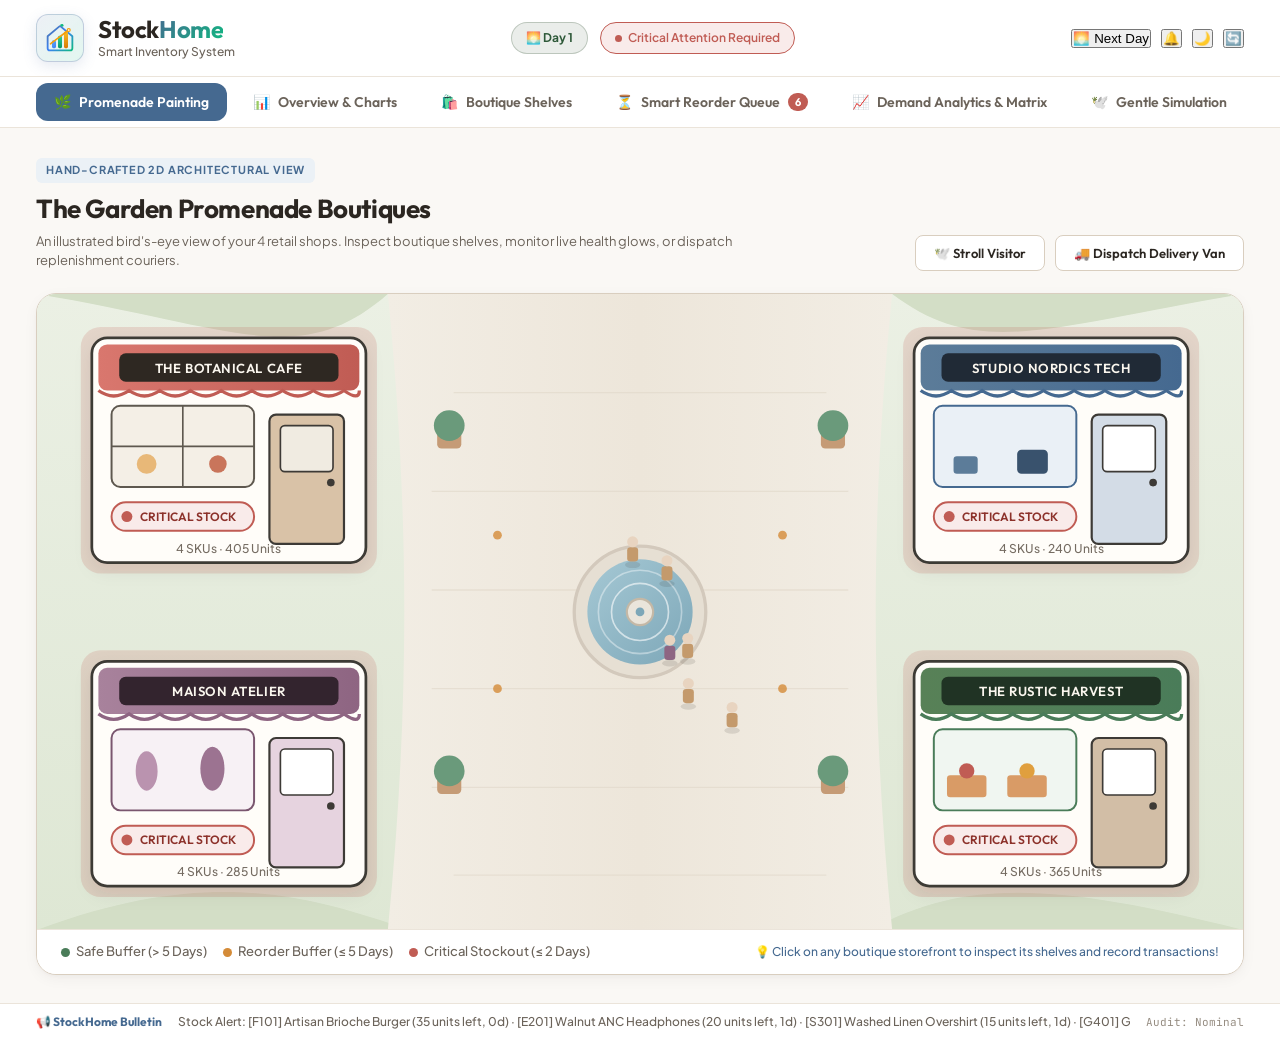
==== commit 6b34cb19: "refactor(ui): streamline top header and reduce visual clutter The application header had accumulated" ====
--- a/webapp/index.html
+++ b/webapp/index.html
@@ -52,18 +52,13 @@
         </svg>
       </div>
       <div class="brand-meta">
-        <div class="brand-title-wrap">
-          <h1 class="brand-title">Stock<span class="brand-title-accent">Home</span></h1>
-          <span class="brand-badge">PRO</span>
-        </div>
-        <p class="brand-subtitle">Smart Inventory & Demand Planning Promenade</p>
+        <h1 class="brand-title">Stock<span class="brand-title-accent">Home</span></h1>
+        <p class="brand-subtitle">Smart Inventory System</p>
       </div>
     </div>
 
     <div class="header-status-center">
-      <div class="pill-badge pill-time" id="headerClock">12:00 PM</div>
       <div class="pill-badge pill-day" id="headerDayBadge">🌅 Day 1</div>
-      <div class="pill-badge pill-surge" id="headerSurge">Demand Rate: 1.00x Base</div>
       <div class="pill-badge pill-health safe" id="headerHealthBadge">
         <span class="health-dot"></span>
         <span id="headerHealthText">Boutiques Optimal</span>
@@ -71,20 +66,17 @@
     </div>
 
     <div class="header-controls">
-      <button class="control-btn" id="btnNextDay" title="Advance to Next Day (Archive Today's Sales into 14-Day History)">
+      <button class="btn-header-action" id="btnNextDay" title="Advance to Next Day (Archive Today's Sales into 14-Day History)">
         <span class="btn-icon">🌅</span> Next Day
       </button>
-      <button class="control-btn" id="btnResetData" title="Reset all inventory and sales to Factory Demo">
-        <span class="btn-icon">🔄</span> Reset Demo
-      </button>
-      <a href="https://stockhome-sigma.vercel.app/" target="_blank" rel="noopener noreferrer" class="control-btn live-link-btn" title="Open Deployed Cloud Webapp on Vercel">
-        <span class="btn-icon">🚀</span> Live App
-      </a>
-      <button class="control-btn" id="soundToggleBtn" title="Toggle Calm Sound Chimes">
-        <span class="btn-icon">🔔</span> Chimes On
-      </button>
-      <button class="control-btn" id="themeModeBtn" title="Toggle Soft Twilight Mode">
-        <span class="btn-icon">🌙</span> Twilight
+      <button class="btn-icon-btn" id="soundToggleBtn" title="Toggle Sound Chimes" aria-label="Toggle Sound">
+        <span class="btn-icon">🔔</span>
+      </button>
+      <button class="btn-icon-btn" id="themeModeBtn" title="Toggle Twilight Mode" aria-label="Toggle Theme">
+        <span class="btn-icon">🌙</span>
+      </button>
+      <button class="btn-icon-btn" id="btnResetData" title="Reset all inventory and sales to Factory Demo" aria-label="Reset Data">
+        <span class="btn-icon">🔄</span>
       </button>
     </div>
   </header>
--- a/webapp/style.css
+++ b/webapp/style.css
@@ -99,34 +99,81 @@
 }
 
 .brand-symbol {
-  width: 44px;
-  height: 44px;
-  border-radius: var(--radius-sm);
-  background: var(--slate-blue-light);
-  color: var(--slate-blue);
-  border: 1.5px solid var(--slate-blue);
+  width: 48px;
+  height: 48px;
+  border-radius: 12px;
+  background: linear-gradient(135deg, rgba(82, 110, 163, 0.1) 0%, rgba(16, 185, 129, 0.12) 100%);
+  border: 1.5px solid rgba(82, 110, 163, 0.28);
   display: flex;
   align-items: center;
   justify-content: center;
+  box-shadow: 0 4px 14px rgba(82, 110, 163, 0.15);
+  transition: all 0.25s cubic-bezier(0.16, 1, 0.3, 1);
+  flex-shrink: 0;
+}
+
+.brand-symbol:hover {
+  transform: translateY(-1px) scale(1.05);
+  box-shadow: 0 6px 18px rgba(82, 110, 163, 0.25);
+  border-color: var(--slate-blue);
+}
+
+.brand-meta {
+  display: flex;
+  flex-direction: column;
+}
+
+.brand-title-wrap {
+  display: flex;
+  align-items: center;
+  gap: 8px;
 }
 
 .brand-title {
   font-family: 'Outfit', sans-serif;
   font-size: 24px;
   font-weight: 700;
-  letter-spacing: -0.3px;
+  letter-spacing: -0.4px;
   color: var(--text-primary);
-}
-
-.brand-title span {
+  line-height: 1.2;
+}
+
+.brand-title-accent {
+  background: linear-gradient(135deg, var(--slate-blue) 0%, #10B981 100%);
+  -webkit-background-clip: text;
+  -webkit-text-fill-color: transparent;
+  font-weight: 700;
+}
+
+.brand-badge {
+  font-family: 'JetBrains Mono', monospace;
+  font-size: 10px;
+  font-weight: 700;
+  letter-spacing: 0.6px;
+  padding: 2px 7px;
+  border-radius: 4px;
+  background: var(--slate-blue-light);
   color: var(--slate-blue);
-  font-weight: 500;
+  border: 1px solid rgba(82, 110, 163, 0.3);
+  text-transform: uppercase;
 }
 
 .brand-subtitle {
   font-size: 12px;
   color: var(--text-secondary);
   font-weight: 500;
+}
+
+body.theme-twilight .brand-symbol {
+  background: linear-gradient(135deg, rgba(142, 168, 219, 0.15) 0%, rgba(52, 211, 153, 0.15) 100%);
+  border-color: rgba(142, 168, 219, 0.4);
+  box-shadow: 0 4px 14px rgba(0, 0, 0, 0.4);
+}
+
+body.theme-twilight .brand-badge {
+  background: rgba(142, 168, 219, 0.2);
+  color: #B4C6EE;
+  border-color: rgba(142, 168, 219, 0.4);
 }
 
 .header-status-center {
@@ -1267,10 +1314,359 @@
 }
 
 /* =========================================================================
-   RESPONSIVE
+   COMPREHENSIVE RESPONSIVE DESIGN (DESKTOP, TABLET, MOBILE)
    ========================================================================= */
 
-@media (max-width: 960px) {
-  .app-header { flex-direction: column; align-items: flex-start; }
-  .charts-row, .sim-split-grid { grid-template-columns: 1fr; }
-}
+/* Tablets & Small Laptops (<= 1100px) */
+@media (max-width: 1100px) {
+  .app-header {
+    padding: 12px 24px;
+    flex-wrap: wrap;
+    gap: 14px;
+  }
+  
+  .header-status-center {
+    order: 3;
+    width: 100%;
+    justify-content: flex-start;
+    overflow-x: auto;
+    padding-bottom: 2px;
+  }
+  
+  .header-controls {
+    order: 2;
+    margin-left: auto;
+  }
+  
+  .charts-row {
+    grid-template-columns: 1fr;
+  }
+  
+  .sim-split-grid {
+    grid-template-columns: 1fr;
+  }
+  
+  .promenade-footer-bar {
+    flex-direction: column;
+    align-items: flex-start;
+    gap: 12px;
+  }
+}
+
+/* Medium Tablets & Large Phones (<= 840px) */
+@media (max-width: 840px) {
+  .app-header {
+    padding: 12px 16px;
+    flex-direction: column;
+    align-items: stretch;
+    gap: 12px;
+  }
+
+  .brand-block {
+    width: 100%;
+    justify-content: space-between;
+  }
+
+  .header-controls {
+    order: unset;
+    margin-left: 0;
+    width: 100%;
+    overflow-x: auto;
+    padding-bottom: 4px;
+    justify-content: flex-start;
+    scrollbar-width: none;
+    -webkit-overflow-scrolling: touch;
+  }
+  .header-controls::-webkit-scrollbar {
+    display: none;
+  }
+
+  .header-status-center {
+    order: unset;
+    scrollbar-width: none;
+    -webkit-overflow-scrolling: touch;
+  }
+  .header-status-center::-webkit-scrollbar {
+    display: none;
+  }
+
+  .control-btn {
+    flex-shrink: 0;
+    padding: 7px 12px;
+    font-size: 12px;
+    white-space: nowrap;
+  }
+
+  .pill-badge {
+    flex-shrink: 0;
+    padding: 5px 11px;
+    font-size: 11px;
+    white-space: nowrap;
+  }
+
+  .app-nav {
+    padding: 6px 14px;
+  }
+
+  .nav-inner {
+    gap: 6px;
+    padding: 2px 0;
+    scrollbar-width: none;
+    -webkit-overflow-scrolling: touch;
+  }
+  .nav-inner::-webkit-scrollbar {
+    display: none;
+  }
+
+  .nav-item {
+    padding: 8px 14px;
+    font-size: 13px;
+    flex-shrink: 0;
+  }
+
+  .app-viewport {
+    padding: 16px 14px 64px 14px;
+  }
+
+  .view-header {
+    flex-direction: column;
+    align-items: flex-start;
+    gap: 12px;
+    margin-bottom: 16px;
+  }
+
+  .title-wrap h2 {
+    font-size: 22px;
+  }
+
+  .header-actions-bar {
+    width: 100%;
+    display: flex;
+    flex-wrap: wrap;
+    gap: 8px;
+  }
+
+  .header-actions-bar .btn-action {
+    flex: 1 1 calc(50% - 6px);
+    justify-content: center;
+    padding: 10px 14px;
+    font-size: 13px;
+    min-width: 130px;
+  }
+
+  .painting-frame {
+    border-radius: 12px;
+  }
+
+  .kpi-grid {
+    grid-template-columns: repeat(2, 1fr);
+    gap: 12px;
+  }
+
+  .kpi-card-soothing {
+    padding: 16px;
+  }
+
+  .kpi-number {
+    font-size: 28px;
+  }
+
+  .chart-panel {
+    padding: 16px;
+  }
+
+  .panel-header {
+    flex-direction: column;
+    align-items: flex-start;
+    gap: 8px;
+  }
+
+  .filter-strip {
+    flex-direction: column;
+    align-items: stretch;
+    gap: 12px;
+    padding: 14px;
+  }
+
+  .search-box,
+  #catalogSearch {
+    width: 100%;
+  }
+
+  .select-group {
+    flex-direction: column;
+    width: 100%;
+    gap: 8px;
+  }
+
+  .soothing-select {
+    width: 100%;
+  }
+
+  .product-cards-grid {
+    grid-template-columns: repeat(auto-fill, minmax(240px, 1fr));
+    gap: 14px;
+  }
+
+  .table-card {
+    border-radius: 10px;
+  }
+
+  .soothing-table {
+    min-width: 620px;
+  }
+
+  .analytics-subnav {
+    scrollbar-width: none;
+    -webkit-overflow-scrolling: touch;
+  }
+  .analytics-subnav::-webkit-scrollbar {
+    display: none;
+  }
+
+  .subnav-btn {
+    flex-shrink: 0;
+    white-space: nowrap;
+    padding: 7px 12px;
+    font-size: 12px;
+  }
+
+  .multiplier-card {
+    flex-direction: column;
+    align-items: stretch;
+    gap: 16px;
+    padding: 18px 16px;
+  }
+
+  .multiplier-slider-side {
+    min-width: 0;
+    width: 100%;
+  }
+
+  .sim-controls-top {
+    flex-direction: column;
+    align-items: stretch;
+    gap: 10px;
+    width: 100%;
+  }
+
+  .sim-controls-top .btn-action {
+    width: 100%;
+    justify-content: center;
+  }
+
+  .speed-selector {
+    justify-content: space-between;
+    width: 100%;
+  }
+
+  .sim-kpi-row {
+    grid-template-columns: repeat(auto-fit, minmax(130px, 1fr));
+    gap: 10px;
+  }
+
+  .modal-window {
+    width: calc(100vw - 24px);
+    max-width: 480px;
+    margin: 12px;
+    border-radius: 14px;
+  }
+
+  .modal-window.wide {
+    width: calc(100vw - 24px);
+    max-width: 740px;
+  }
+
+  .modal-top {
+    padding: 14px 18px;
+  }
+
+  .modal-content {
+    padding: 16px 18px;
+    max-height: calc(75vh - 100px);
+  }
+
+  .modal-bottom {
+    padding: 12px 18px;
+    flex-wrap: wrap;
+    gap: 8px;
+  }
+
+  .modal-bottom .btn-action {
+    flex: 1 1 auto;
+    justify-content: center;
+  }
+
+  .app-ticker {
+    padding: 8px 14px;
+    flex-direction: column;
+    align-items: flex-start;
+    gap: 4px;
+  }
+
+  .ticker-audit {
+    display: none;
+  }
+}
+
+/* Small Smart Phones (<= 520px) */
+@media (max-width: 520px) {
+  .brand-title {
+    font-size: 20px;
+  }
+
+  .brand-symbol {
+    width: 40px;
+    height: 40px;
+  }
+
+  .brand-subtitle {
+    display: none;
+  }
+
+  .kpi-grid {
+    grid-template-columns: 1fr;
+  }
+
+  .product-cards-grid {
+    grid-template-columns: 1fr;
+  }
+
+  .header-actions-bar .btn-action {
+    flex: 1 1 100%;
+  }
+
+  .card-action-bar {
+    flex-direction: column;
+    align-items: flex-start;
+    gap: 10px;
+  }
+
+  .mini-btn-group {
+    width: 100%;
+    justify-content: space-between;
+  }
+
+  .mini-btn-group .btn-pill-small {
+    flex: 1;
+    text-align: center;
+    padding: 8px 6px;
+  }
+
+  .input-duo {
+    grid-template-columns: 1fr;
+    gap: 10px;
+  }
+
+  .toast-stack {
+    left: 12px;
+    right: 12px;
+    bottom: 50px;
+  }
+
+  .toast-msg {
+    width: 100%;
+    font-size: 12px;
+    padding: 9px 14px;
+  }
+}
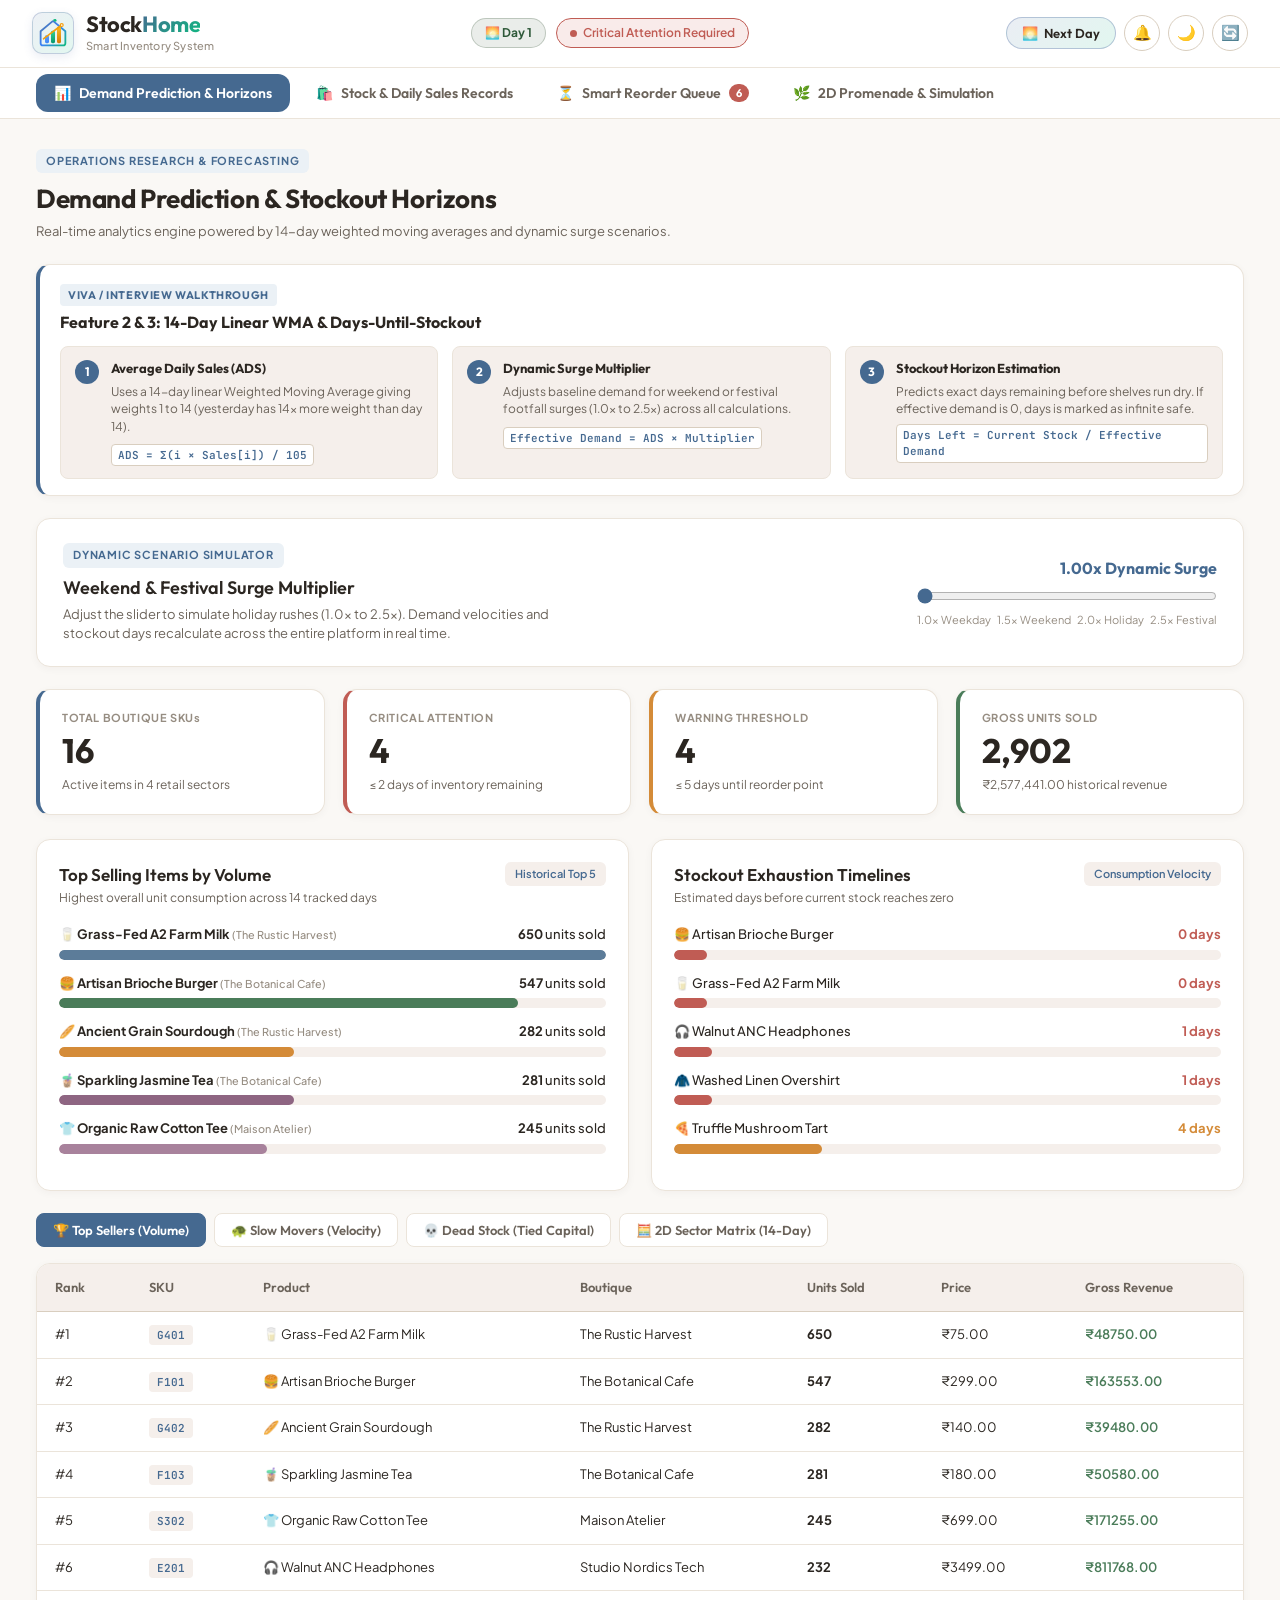
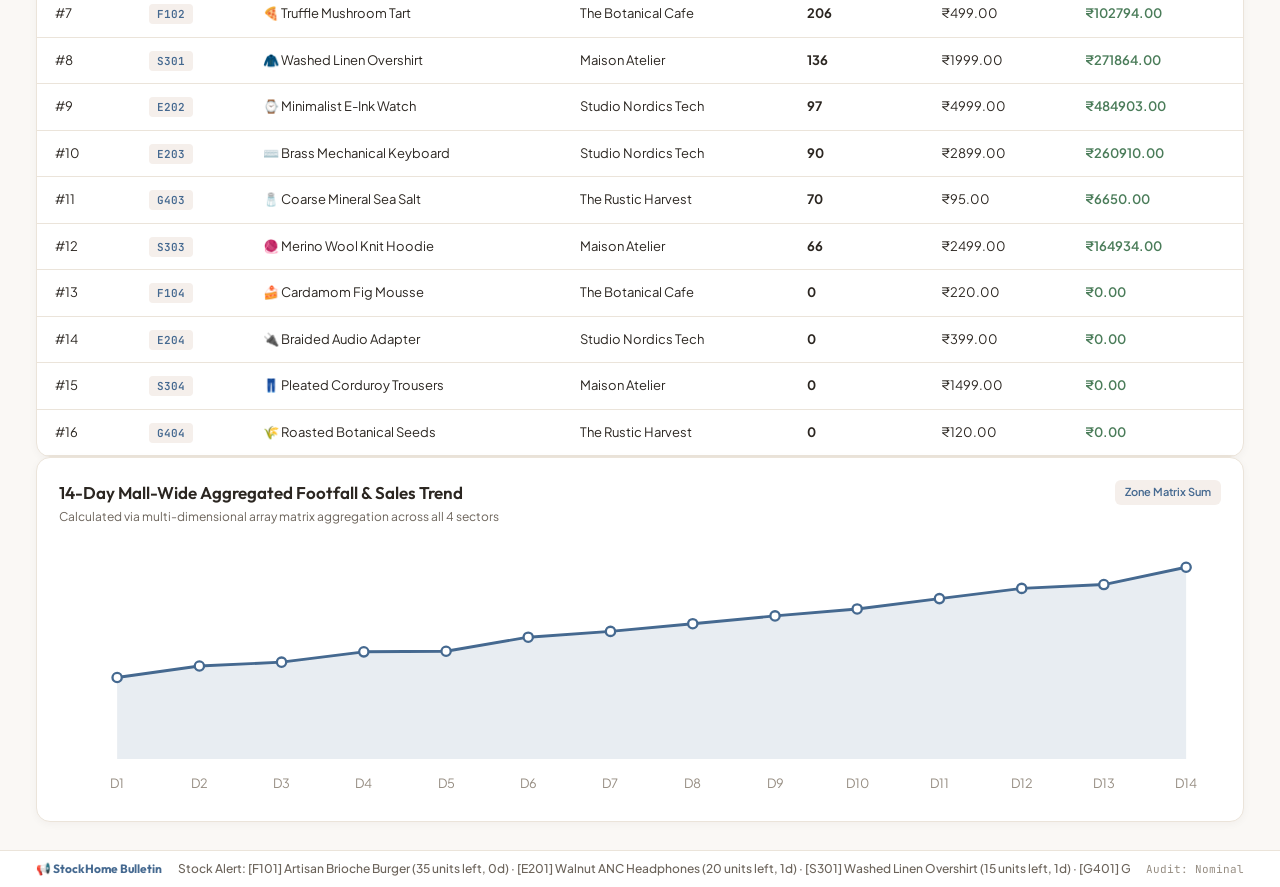
==== commit 2c02aa78: "refactor(webapp): streamline into 4 feature-focused modules with presentation guides - Consolidate n" ====
--- a/webapp/index.html
+++ b/webapp/index.html
@@ -84,24 +84,18 @@
   <!-- NAVIGATION TABS -->
   <nav class="app-nav">
     <div class="nav-inner">
-      <button class="nav-item active" data-tab="tab-painted-mall">
-        <span class="nav-icon">🌿</span> Promenade Painting
-      </button>
-      <button class="nav-item" data-tab="tab-overview">
-        <span class="nav-icon">📊</span> Overview & Charts
+      <button class="nav-item active" data-tab="tab-overview">
+        <span class="nav-icon">📊</span> Demand Prediction & Horizons
       </button>
       <button class="nav-item" data-tab="tab-catalog">
-        <span class="nav-icon">🛍️</span> Boutique Shelves
+        <span class="nav-icon">🛍️</span> Stock & Daily Sales Records
       </button>
       <button class="nav-item" data-tab="tab-reorder">
         <span class="nav-icon">⏳</span> Smart Reorder Queue
         <span class="tab-chip" id="chipReorderCount">0</span>
       </button>
-      <button class="nav-item" data-tab="tab-analytics">
-        <span class="nav-icon">📈</span> Demand Analytics & Matrix
-      </button>
-      <button class="nav-item" data-tab="tab-simulation">
-        <span class="nav-icon">🕊️</span> Gentle Simulation
+      <button class="nav-item" data-tab="tab-painted-mall">
+        <span class="nav-icon">🌿</span> 2D Promenade & Simulation
         <span class="active-dot" id="simLiveDot"></span>
       </button>
     </div>
@@ -110,17 +104,333 @@
   <!-- MAIN VIEWPORT -->
   <main class="app-viewport">
 
-    <!-- SCREEN 1: 2D PAINTED MALL PROMENADE -->
-    <section id="tab-painted-mall" class="tab-screen active">
+    <!-- SCREEN 1: DEMAND PREDICTION & VELOCITY HORIZONS (FEATURES 2 & 3) -->
+    <section id="tab-overview" class="tab-screen active">
       <div class="view-header">
         <div class="title-wrap">
-          <span class="category-badge">Hand-Crafted 2D Architectural View</span>
-          <h2>The Garden Promenade Boutiques</h2>
-          <p>An illustrated bird's-eye view of your 4 retail shops. Inspect boutique shelves, monitor live health glows, or dispatch replenishment couriers.</p>
+          <span class="category-badge">Operations Research & Forecasting</span>
+          <h2>Demand Prediction & Stockout Horizons</h2>
+          <p>Real-time analytics engine powered by 14-day weighted moving averages and dynamic surge scenarios.</p>
+        </div>
+      </div>
+
+      <!-- FEATURE EXPLAINER / VIVA PRESENTATION GUIDE -->
+      <div class="feature-guide-card">
+        <div class="guide-header">
+          <span class="guide-badge">Viva / Interview Walkthrough</span>
+          <h3>Feature 2 & 3: 14-Day Linear WMA & Days-Until-Stockout</h3>
+        </div>
+        <div class="guide-grid">
+          <div class="guide-item">
+            <span class="guide-step-num">1</span>
+            <div class="guide-item-content">
+              <h4>Average Daily Sales (ADS)</h4>
+              <p>Uses a 14-day linear Weighted Moving Average giving weights 1 to 14 (yesterday has 14x more weight than day 14).</p>
+              <span class="guide-code">ADS = &Sigma;(i &times; Sales[i]) / 105</span>
+            </div>
+          </div>
+          <div class="guide-item">
+            <span class="guide-step-num">2</span>
+            <div class="guide-item-content">
+              <h4>Dynamic Surge Multiplier</h4>
+              <p>Adjusts baseline demand for weekend or festival footfall surges (1.0x to 2.5x) across all calculations.</p>
+              <span class="guide-code">Effective Demand = ADS &times; Multiplier</span>
+            </div>
+          </div>
+          <div class="guide-item">
+            <span class="guide-step-num">3</span>
+            <div class="guide-item-content">
+              <h4>Stockout Horizon Estimation</h4>
+              <p>Predicts exact days remaining before shelves run dry. If effective demand is 0, days is marked as infinite safe.</p>
+              <span class="guide-code">Days Left = Current Stock / Effective Demand</span>
+            </div>
+          </div>
+        </div>
+      </div>
+
+      <!-- Multiplier Card -->
+      <div class="multiplier-card">
+        <div class="multiplier-info-side">
+          <span class="category-badge">Dynamic Scenario Simulator</span>
+          <h3>Weekend & Festival Surge Multiplier</h3>
+          <p>Adjust the slider to simulate holiday rushes (1.0x to 2.5x). Demand velocities and stockout days recalculate across the entire platform in real time.</p>
+        </div>
+        <div class="multiplier-slider-side">
+          <div class="slider-display" id="multiplierSliderText">1.00x Base Footfall</div>
+          <input type="range" id="sliderDemandMultiplier" min="100" max="250" value="100" step="5">
+          <div class="slider-ticks">
+            <span>1.0x Weekday</span>
+            <span>1.5x Weekend</span>
+            <span>2.0x Holiday</span>
+            <span>2.5x Festival</span>
+          </div>
+        </div>
+      </div>
+
+      <!-- KPI Summary Cards -->
+      <div class="kpi-grid">
+        <div class="kpi-card-soothing">
+          <div class="kpi-tag-label">TOTAL BOUTIQUE SKUs</div>
+          <div class="kpi-number" id="metricTotalSkus">16</div>
+          <div class="kpi-subtext">Active items in 4 retail sectors</div>
+        </div>
+        <div class="kpi-card-soothing alert-red">
+          <div class="kpi-tag-label">CRITICAL ATTENTION</div>
+          <div class="kpi-number" id="metricCriticalCount">4</div>
+          <div class="kpi-subtext">&le; 2 days of inventory remaining</div>
+        </div>
+        <div class="kpi-card-soothing alert-yellow">
+          <div class="kpi-tag-label">WARNING THRESHOLD</div>
+          <div class="kpi-number" id="metricWarningCount">4</div>
+          <div class="kpi-subtext">&le; 5 days until reorder point</div>
+        </div>
+        <div class="kpi-card-soothing alert-green">
+          <div class="kpi-tag-label">GROSS UNITS SOLD</div>
+          <div class="kpi-number" id="metricUnitsSold">2,902</div>
+          <div class="kpi-subtext" id="metricRevenueText">₹38,410.20 historical revenue</div>
+        </div>
+      </div>
+
+      <!-- Charts Layout -->
+      <div class="charts-row">
+        <!-- Top Sellers Bar Chart -->
+        <div class="chart-panel">
+          <div class="panel-header">
+            <div>
+              <h3>Top Selling Items by Volume</h3>
+              <p class="panel-desc">Highest overall unit consumption across 14 tracked days</p>
+            </div>
+            <span class="panel-chip">Historical Top 5</span>
+          </div>
+          <div class="chart-body" id="topSellersBarsWrapper">
+            <!-- Dynamically populated with clean SVG bar charts -->
+          </div>
+        </div>
+
+        <!-- Stockout Horizon Indicators -->
+        <div class="chart-panel">
+          <div class="panel-header">
+            <div>
+              <h3>Stockout Exhaustion Timelines</h3>
+              <p class="panel-desc">Estimated days before current stock reaches zero</p>
+            </div>
+            <span class="panel-chip">Consumption Velocity</span>
+          </div>
+          <div class="chart-body" id="stockoutHorizonWrapper">
+            <!-- Clean timeline gauges -->
+          </div>
+        </div>
+      </div>
+
+      <!-- Analytics Sub-Tabs -->
+
+      <div class="analytics-subnav">
+        <button class="subnav-btn active" data-sub="tab-top-sellers">🏆 Top Sellers (Volume)</button>
+        <button class="subnav-btn" data-sub="tab-slow-movers">🐢 Slow Movers (Velocity)</button>
+        <button class="subnav-btn" data-sub="tab-dead-stock">💀 Dead Stock (Tied Capital)</button>
+        <button class="subnav-btn" data-sub="tab-matrix">🧮 2D Sector Matrix (14-Day)</button>
+      </div>
+
+      <div class="table-card" id="analyticsTableArea">
+        <!-- Dynamically rendered -->
+      </div>
+
+      <!-- 14-Day Sales Matrix Curve -->
+
+      <div class="chart-panel full-span">
+        <div class="panel-header">
+          <div>
+            <h3>14-Day Mall-Wide Aggregated Footfall & Sales Trend</h3>
+            <p class="panel-desc">Calculated via multi-dimensional array matrix aggregation across all 4 sectors</p>
+          </div>
+          <span class="panel-chip">Zone Matrix Sum</span>
+        </div>
+        <div class="chart-body" id="salesTrendCurveContainer">
+          <!-- Responsive vector line curve -->
+        </div>
+      </div>
+    </section>
+
+    <!-- SCREEN 2: BOUTIQUE SHELVES (CATALOG & CRUD) (FEATURE 1) -->
+    <section id="tab-catalog" class="tab-screen">
+      <div class="view-header">
+        <div class="title-wrap">
+          <span class="category-badge">Real-Time Inventory Ledger</span>
+          <h2>Stock & Daily Sales Records</h2>
+          <p>Maintain live product quantities, process POS purchases, replenish shelves, and close daily sales cycles.</p>
         </div>
         <div class="header-actions-bar">
+          <button class="btn-action btn-green" id="btnOpenSaleModal">💰 Record Sale</button>
+          <button class="btn-action btn-blue" id="btnOpenRestockModal">📦 Restock</button>
+          <button class="btn-action btn-outline" id="btnUndoTransaction">↩️ Undo Sale</button>
+          <button class="btn-action btn-accent" id="btnOpenAddSkuModal">✨ Add SKU</button>
+        </div>
+      </div>
+
+      <!-- FEATURE EXPLAINER / VIVA PRESENTATION GUIDE -->
+      <div class="feature-guide-card accent-green">
+        <div class="guide-header">
+          <span class="guide-badge">Viva / Interview Walkthrough</span>
+          <h3>Feature 1: Stock Ledger, Today's Sales Counter & Bounded History</h3>
+        </div>
+        <div class="guide-grid">
+          <div class="guide-item">
+            <span class="guide-step-num">1</span>
+            <div class="guide-item-content">
+              <h4>Real-Time Stock Mutation</h4>
+              <p>Purchases deduct from inventory; restocks add units. Invalid operations throw custom exceptions (e.g., <code>InsufficientStockException</code>).</p>
+              <span class="guide-code">Stock -= qty; todaysSales += qty</span>
+            </div>
+          </div>
+          <div class="guide-item">
+            <span class="guide-step-num">2</span>
+            <div class="guide-item-content">
+              <h4>Daily Cycle & Bounded 14-Day History</h4>
+              <p>Active sales accrue in <code>todaysSales</code>. Clicking <strong>Next Day</strong> triggers <code>closeDay()</code>: appends to history, resets to 0, caps at 14 days.</p>
+              <span class="guide-code">history.append(todays); max 14 entries</span>
+            </div>
+          </div>
+          <div class="guide-item">
+            <span class="guide-step-num">3</span>
+            <div class="guide-item-content">
+              <h4>Atomic LIFO Undo Stack</h4>
+              <p>Every checkout pushes a transaction onto a 20-entry capped stack. Undo restores both shelf stock and <code>todaysSales</code> atomically.</p>
+              <span class="guide-code">Stack&lt;SaleTransaction&gt; (Cap: 20)</span>
+            </div>
+          </div>
+        </div>
+      </div>
+
+      <!-- Filters Row -->
+      <div class="filter-strip">
+        <div class="search-box">
+          <span class="search-sym">🔍</span>
+          <input type="text" id="catalogSearch" placeholder="Search by name, SKU ID, or category...">
+        </div>
+        <div class="select-group">
+          <select id="selectZoneFilter" class="soothing-select">
+            <option value="ALL">All Sectors (Entire Promenade)</option>
+            <option value="FOOD">Food Court — Botanical Cafe</option>
+            <option value="ELEC">Electronics — Studio Nordics</option>
+            <option value="FASH">Fashion — Maison Atelier</option>
+            <option value="GROC">Grocery — Rustic Harvest</option>
+          </select>
+          <select id="selectHealthFilter" class="soothing-select">
+            <option value="ALL">All Health Tiers</option>
+            <option value="CRITICAL">🔴 Critical Stock (&le; 2 Days)</option>
+            <option value="WARNING">🟡 Warning Buffer (&le; 5 Days)</option>
+            <option value="SAFE">🟢 Safe Inventory (&gt; 5 Days)</option>
+          </select>
+        </div>
+      </div>
+
+      <!-- Product Cards Grid -->
+      <div class="product-cards-grid" id="productGridContainer">
+        <!-- Rendered dynamically -->
+      </div>
+    </section>
+
+    <!-- SCREEN 3: SMART REORDER QUEUE (FEATURES 4 & 5) -->
+    <section id="tab-reorder" class="tab-screen">
+      <div class="view-header">
+        <div class="title-wrap">
+          <span class="category-badge">PriorityQueue Min-Heap</span>
+          <h2>Automated Replenishment Queue & Urgency Ranking</h2>
+          <p>Priority ranking powered by the industrial Reorder Point formula: <code>ROP = (Forecast &times; LeadTime) + SafetyBuffer</code>. Items facing immediate stockout appear at the top.</p>
+        </div>
+        <button class="btn-action btn-green" id="btnBatchOrderCritical">🚚 Order All Critical Items</button>
+      </div>
+
+      <!-- FEATURE EXPLAINER / VIVA PRESENTATION GUIDE -->
+      <div class="feature-guide-card accent-amber">
+        <div class="guide-header">
+          <span class="guide-badge">Viva / Interview Walkthrough</span>
+          <h3>Feature 4 & 5: Reorder Point (ROP) & Min-Heap Urgency Ranking</h3>
+        </div>
+        <div class="guide-grid">
+          <div class="guide-item">
+            <span class="guide-step-num">1</span>
+            <div class="guide-item-content">
+              <h4>Reorder Point (ROP) Trigger</h4>
+              <p>Determines replenishment threshold based on lead time delivery delay and dynamic safety stock buffer.</p>
+              <span class="guide-code">ROP = (ADS &times; LeadTime) + SafetyStock</span>
+            </div>
+          </div>
+          <div class="guide-item">
+            <span class="guide-step-num">2</span>
+            <div class="guide-item-content">
+              <h4>Suggested Order Quantity</h4>
+              <p>Calculates optimal economic restock volume to restore safety buffer plus an extra 7 days of forecasted sales.</p>
+              <span class="guide-code">Order Qty = (LeadTime + 7) &times; ADS</span>
+            </div>
+          </div>
+          <div class="guide-item">
+            <span class="guide-step-num">3</span>
+            <div class="guide-item-content">
+              <h4>Min-Heap Priority Queue Ranking</h4>
+              <p>Java <code>PriorityQueue</code> sorts items by fewest days remaining. Tiers: <span class="badge-tag crit">CRITICAL &le; 2d</span>, <span class="badge-tag warn">WARNING &le; 5d</span>, <span class="badge-tag safe">SAFE &gt; 5d</span>.</p>
+              <span class="guide-code">PriorityQueue&lt;Product&gt; minHeap</span>
+            </div>
+          </div>
+        </div>
+      </div>
+
+      <div class="table-card">
+        <table class="soothing-table" id="tableReorders">
+          <thead>
+            <tr>
+              <th>Priority</th>
+              <th>Status</th>
+              <th>SKU</th>
+              <th>Product Name</th>
+              <th>Current Stock</th>
+              <th>Days Left</th>
+              <th>Suggested Order</th>
+              <th>Lead Time</th>
+              <th>Replenishment Rationale</th>
+              <th>Action</th>
+            </tr>
+          </thead>
+          <tbody id="tbodyReorders">
+            <!-- Dynamically populated -->
+          </tbody>
+        </table>
+      </div>
+    </section>
+
+    <!-- SCREEN 4: 2D PROMENADE ARCHITECTURE & MULTI-THREAD SIMULATION -->
+    <section id="tab-painted-mall" class="tab-screen">
+      <div class="view-header">
+        <div class="title-wrap">
+          <span class="category-badge">2D Architecture & Autonomous Engine</span>
+          <h2>The Garden Promenade & Live Simulation</h2>
+          <p>Illustrated architectural view of the 4 retail boutiques with autonomous visitor footfall and purchase simulation.</p>
+        </div>
+        <div class="sim-controls-top">
+          <button class="btn-action btn-blue" id="btnToggleSim">▶ Start Gentle Simulation</button>
+          <button class="btn-action btn-green" id="btnSimNextDay">🌅 Close Day & Advance (<span id="simDayLabel">Day 1</span>)</button>
+          <div class="speed-selector">
+            <span>Interval:</span>
+            <button class="speed-pill active" data-interval="1200">Normal (1.2s)</button>
+            <button class="speed-pill" data-interval="600">Brisk (0.6s)</button>
+          </div>
           <button class="btn-action btn-outline" id="btnStrollVisitor">🕊️ Stroll Visitor</button>
-          <button class="btn-action btn-outline" id="btnRestockCourier">🚚 Dispatch Delivery Van</button>
+          <button class="btn-action btn-outline" id="btnRestockCourier">🚚 Courier Van</button>
+        </div>
+      </div>
+
+      <div class="sim-kpi-row">
+        <div class="sim-metric-box">
+          <span class="sim-metric-val" id="simValTicks">0</span>
+          <span class="sim-metric-label">Visitor Footfall Ticks</span>
+        </div>
+        <div class="sim-metric-box green">
+          <span class="sim-metric-val" id="simValPurchases">0</span>
+          <span class="sim-metric-label">Purchases Fulfilled</span>
+        </div>
+        <div class="sim-metric-box red">
+          <span class="sim-metric-val" id="simValStockouts">0</span>
+          <span class="sim-metric-label">Stockout Turnaways</span>
         </div>
       </div>
 
@@ -374,242 +684,6 @@
           <div class="promenade-tip">💡 Click on any boutique storefront to inspect its shelves and record transactions!</div>
         </div>
       </div>
-    </section>
-
-    <!-- SCREEN 2: OVERVIEW & CHARTS -->
-    <section id="tab-overview" class="tab-screen">
-      <div class="view-header">
-        <div class="title-wrap">
-          <span class="category-badge">Real-Time Aggregation</span>
-          <h2>Executive Inventory Overview</h2>
-          <p>Key inventory indicators, sales momentum, and forecasted depletion timelines across all mall zones.</p>
-        </div>
-      </div>
-
-      <!-- KPI Summary Cards -->
-      <div class="kpi-grid">
-        <div class="kpi-card-soothing">
-          <div class="kpi-tag-label">TOTAL BOUTIQUE SKUs</div>
-          <div class="kpi-number" id="metricTotalSkus">16</div>
-          <div class="kpi-subtext">Active items in 4 retail sectors</div>
-        </div>
-        <div class="kpi-card-soothing alert-red">
-          <div class="kpi-tag-label">CRITICAL ATTENTION</div>
-          <div class="kpi-number" id="metricCriticalCount">4</div>
-          <div class="kpi-subtext">&le; 2 days of inventory remaining</div>
-        </div>
-        <div class="kpi-card-soothing alert-yellow">
-          <div class="kpi-tag-label">WARNING THRESHOLD</div>
-          <div class="kpi-number" id="metricWarningCount">4</div>
-          <div class="kpi-subtext">&le; 5 days until reorder point</div>
-        </div>
-        <div class="kpi-card-soothing alert-green">
-          <div class="kpi-tag-label">GROSS UNITS SOLD</div>
-          <div class="kpi-number" id="metricUnitsSold">2,902</div>
-          <div class="kpi-subtext" id="metricRevenueText">₹38,410.20 historical revenue</div>
-        </div>
-      </div>
-
-      <!-- Charts Layout -->
-      <div class="charts-row">
-        <!-- Top Sellers Bar Chart -->
-        <div class="chart-panel">
-          <div class="panel-header">
-            <div>
-              <h3>Top Selling Items by Volume</h3>
-              <p class="panel-desc">Highest overall unit consumption across 14 tracked days</p>
-            </div>
-            <span class="panel-chip">Historical Top 5</span>
-          </div>
-          <div class="chart-body" id="topSellersBarsWrapper">
-            <!-- Dynamically populated with clean SVG bar charts -->
-          </div>
-        </div>
-
-        <!-- Stockout Horizon Indicators -->
-        <div class="chart-panel">
-          <div class="panel-header">
-            <div>
-              <h3>Stockout Exhaustion Timelines</h3>
-              <p class="panel-desc">Estimated days before current stock reaches zero</p>
-            </div>
-            <span class="panel-chip">Consumption Velocity</span>
-          </div>
-          <div class="chart-body" id="stockoutHorizonWrapper">
-            <!-- Clean timeline gauges -->
-          </div>
-        </div>
-      </div>
-
-      <!-- 14-Day Sales Matrix Curve -->
-      <div class="chart-panel full-span">
-        <div class="panel-header">
-          <div>
-            <h3>14-Day Mall-Wide Aggregated Footfall & Sales Trend</h3>
-            <p class="panel-desc">Calculated via multi-dimensional array matrix aggregation across all 4 sectors</p>
-          </div>
-          <span class="panel-chip">Zone Matrix Sum</span>
-        </div>
-        <div class="chart-body" id="salesTrendCurveContainer">
-          <!-- Responsive vector line curve -->
-        </div>
-      </div>
-    </section>
-
-    <!-- SCREEN 3: BOUTIQUE SHELVES (CATALOG & CRUD) -->
-    <section id="tab-catalog" class="tab-screen">
-      <div class="view-header">
-        <div class="title-wrap">
-          <span class="category-badge">Inventory Catalog & POS</span>
-          <h2>Boutique Shelves & Product Directory</h2>
-          <p>Search, filter, record point-of-sale customer purchases, replenish stock, or add new artisan goods.</p>
-        </div>
-        <div class="header-actions-bar">
-          <button class="btn-action btn-green" id="btnOpenSaleModal">💰 Record Sale</button>
-          <button class="btn-action btn-blue" id="btnOpenRestockModal">📦 Restock</button>
-          <button class="btn-action btn-outline" id="btnUndoTransaction">↩️ Undo Sale</button>
-          <button class="btn-action btn-accent" id="btnOpenAddSkuModal">✨ Add SKU</button>
-        </div>
-      </div>
-
-      <!-- Filters Row -->
-      <div class="filter-strip">
-        <div class="search-box">
-          <span class="search-sym">🔍</span>
-          <input type="text" id="catalogSearch" placeholder="Search by name, SKU ID, or category...">
-        </div>
-        <div class="select-group">
-          <select id="selectZoneFilter" class="soothing-select">
-            <option value="ALL">All Sectors (Entire Promenade)</option>
-            <option value="FOOD">Food Court — Botanical Cafe</option>
-            <option value="ELEC">Electronics — Studio Nordics</option>
-            <option value="FASH">Fashion — Maison Atelier</option>
-            <option value="GROC">Grocery — Rustic Harvest</option>
-          </select>
-          <select id="selectHealthFilter" class="soothing-select">
-            <option value="ALL">All Health Tiers</option>
-            <option value="CRITICAL">🔴 Critical Stock (&le; 2 Days)</option>
-            <option value="WARNING">🟡 Warning Buffer (&le; 5 Days)</option>
-            <option value="SAFE">🟢 Safe Inventory (&gt; 5 Days)</option>
-          </select>
-        </div>
-      </div>
-
-      <!-- Product Cards Grid -->
-      <div class="product-cards-grid" id="productGridContainer">
-        <!-- Rendered dynamically -->
-      </div>
-    </section>
-
-    <!-- SCREEN 4: SMART REORDER QUEUE -->
-    <section id="tab-reorder" class="tab-screen">
-      <div class="view-header">
-        <div class="title-wrap">
-          <span class="category-badge">PriorityQueue Min-Heap</span>
-          <h2>Automated Replenishment Queue</h2>
-          <p>Priority ranking powered by the industrial Reorder Point formula: <code>ROP = (Forecast &times; LeadTime) + SafetyBuffer</code>. Items facing immediate stockout appear at the top.</p>
-        </div>
-        <button class="btn-action btn-green" id="btnBatchOrderCritical">🚚 Order All Critical Items</button>
-      </div>
-
-      <div class="table-card">
-        <table class="soothing-table" id="tableReorders">
-          <thead>
-            <tr>
-              <th>Priority</th>
-              <th>Status</th>
-              <th>SKU</th>
-              <th>Product Name</th>
-              <th>Current Stock</th>
-              <th>Days Left</th>
-              <th>Suggested Order</th>
-              <th>Lead Time</th>
-              <th>Replenishment Rationale</th>
-              <th>Action</th>
-            </tr>
-          </thead>
-          <tbody id="tbodyReorders">
-            <!-- Dynamically populated -->
-          </tbody>
-        </table>
-      </div>
-    </section>
-
-    <!-- SCREEN 5: DEMAND ANALYTICS & 2D MATRIX -->
-    <section id="tab-analytics" class="tab-screen">
-      <div class="view-header">
-        <div class="title-wrap">
-          <span class="category-badge">Predictive Operations Research</span>
-          <h2>Demand Forecasting & Sector Matrix</h2>
-          <p>Fine-tune footfall surge multipliers and analyze performance across 4 mathematical models.</p>
-        </div>
-      </div>
-
-      <!-- Multiplier Card -->
-      <div class="multiplier-card">
-        <div class="multiplier-info-side">
-          <span class="category-badge">Dynamic Scenario Simulator</span>
-          <h3>Weekend & Festival Surge Multiplier</h3>
-          <p>Adjust the slider to simulate holiday rushes (1.0x to 2.5x). Demand velocities and stockout days recalculate across the entire platform in real time.</p>
-        </div>
-        <div class="multiplier-slider-side">
-          <div class="slider-display" id="multiplierSliderText">1.00x Base Footfall</div>
-          <input type="range" id="sliderDemandMultiplier" min="100" max="250" value="100" step="5">
-          <div class="slider-ticks">
-            <span>1.0x Weekday</span>
-            <span>1.5x Weekend</span>
-            <span>2.0x Holiday</span>
-            <span>2.5x Festival</span>
-          </div>
-        </div>
-      </div>
-
-      <!-- Analytics Sub-Tabs -->
-      <div class="analytics-subnav">
-        <button class="subnav-btn active" data-sub="tab-top-sellers">🏆 Top Sellers (Volume)</button>
-        <button class="subnav-btn" data-sub="tab-slow-movers">🐢 Slow Movers (Velocity)</button>
-        <button class="subnav-btn" data-sub="tab-dead-stock">💀 Dead Stock (Tied Capital)</button>
-        <button class="subnav-btn" data-sub="tab-matrix">🧮 2D Sector Matrix (14-Day)</button>
-      </div>
-
-      <div class="table-card" id="analyticsTableArea">
-        <!-- Dynamically rendered -->
-      </div>
-    </section>
-
-    <!-- SCREEN 6: GENTLE SIMULATION -->
-    <section id="tab-simulation" class="tab-screen">
-      <div class="view-header">
-        <div class="title-wrap">
-          <span class="category-badge">Autonomous Traffic Engine</span>
-          <h2>Gentle Footfall & Purchasing Simulation</h2>
-          <p>A background worker simulates visitors calmly strolling through the promenade and purchasing artisan goods every second.</p>
-        </div>
-        <div class="sim-controls-top">
-          <button class="btn-action btn-blue" id="btnToggleSim">▶ Start Gentle Simulation</button>
-          <button class="btn-action btn-green" id="btnSimNextDay">🌅 Close Day & Advance (<span id="simDayLabel">Day 1</span>)</button>
-          <div class="speed-selector">
-            <span>Interval:</span>
-            <button class="speed-pill active" data-interval="1200">Normal (1.2s)</button>
-            <button class="speed-pill" data-interval="600">Brisk (0.6s)</button>
-          </div>
-        </div>
-      </div>
-
-      <div class="sim-kpi-row">
-        <div class="sim-metric-box">
-          <span class="sim-metric-val" id="simValTicks">0</span>
-          <span class="sim-metric-label">Visitor Footfall Ticks</span>
-        </div>
-        <div class="sim-metric-box green">
-          <span class="sim-metric-val" id="simValPurchases">0</span>
-          <span class="sim-metric-label">Purchases Fulfilled</span>
-        </div>
-        <div class="sim-metric-box red">
-          <span class="sim-metric-val" id="simValStockouts">0</span>
-          <span class="sim-metric-label">Stockout Turnaways</span>
-        </div>
-      </div>
 
       <div class="sim-split-grid">
         <!-- Live depletion meters -->
@@ -641,7 +715,6 @@
         </div>
       </div>
     </section>
-
   </main>
 
   <!-- SOOTHING BOTTOM TICKER -->
--- a/webapp/style.css
+++ b/webapp/style.css
@@ -78,13 +78,13 @@
 }
 
 /* =========================================================================
-   TOP HEADER
+   TOP HEADER (CLEAN & UNCLUTTERED)
    ========================================================================= */
 
 .app-header {
   background: var(--bg-surface);
   border-bottom: 1px solid var(--border-light);
-  padding: 14px 36px;
+  padding: 12px 32px;
   display: flex;
   justify-content: space-between;
   align-items: center;
@@ -95,26 +95,26 @@
 .brand-block {
   display: flex;
   align-items: center;
-  gap: 14px;
+  gap: 12px;
 }
 
 .brand-symbol {
-  width: 48px;
-  height: 48px;
-  border-radius: 12px;
+  width: 42px;
+  height: 42px;
+  border-radius: 10px;
   background: linear-gradient(135deg, rgba(82, 110, 163, 0.1) 0%, rgba(16, 185, 129, 0.12) 100%);
   border: 1.5px solid rgba(82, 110, 163, 0.28);
   display: flex;
   align-items: center;
   justify-content: center;
-  box-shadow: 0 4px 14px rgba(82, 110, 163, 0.15);
+  box-shadow: 0 3px 10px rgba(82, 110, 163, 0.12);
   transition: all 0.25s cubic-bezier(0.16, 1, 0.3, 1);
   flex-shrink: 0;
 }
 
 .brand-symbol:hover {
-  transform: translateY(-1px) scale(1.05);
-  box-shadow: 0 6px 18px rgba(82, 110, 163, 0.25);
+  transform: translateY(-1px) scale(1.04);
+  box-shadow: 0 5px 14px rgba(82, 110, 163, 0.2);
   border-color: var(--slate-blue);
 }
 
@@ -123,19 +123,13 @@
   flex-direction: column;
 }
 
-.brand-title-wrap {
-  display: flex;
-  align-items: center;
-  gap: 8px;
-}
-
 .brand-title {
   font-family: 'Outfit', sans-serif;
-  font-size: 24px;
+  font-size: 22px;
   font-weight: 700;
   letter-spacing: -0.4px;
   color: var(--text-primary);
-  line-height: 1.2;
+  line-height: 1.15;
 }
 
 .brand-title-accent {
@@ -145,23 +139,12 @@
   font-weight: 700;
 }
 
-.brand-badge {
-  font-family: 'JetBrains Mono', monospace;
-  font-size: 10px;
-  font-weight: 700;
-  letter-spacing: 0.6px;
-  padding: 2px 7px;
-  border-radius: 4px;
-  background: var(--slate-blue-light);
-  color: var(--slate-blue);
-  border: 1px solid rgba(82, 110, 163, 0.3);
-  text-transform: uppercase;
-}
-
 .brand-subtitle {
-  font-size: 12px;
-  color: var(--text-secondary);
+  font-size: 11px;
+  color: var(--text-tertiary);
   font-weight: 500;
+  letter-spacing: 0.2px;
+  margin-top: 1px;
 }
 
 body.theme-twilight .brand-symbol {
@@ -170,24 +153,18 @@
   box-shadow: 0 4px 14px rgba(0, 0, 0, 0.4);
 }
 
-body.theme-twilight .brand-badge {
-  background: rgba(142, 168, 219, 0.2);
-  color: #B4C6EE;
-  border-color: rgba(142, 168, 219, 0.4);
-}
-
 .header-status-center {
   display: flex;
   align-items: center;
-  gap: 12px;
+  gap: 10px;
 }
 
 .pill-badge {
   font-size: 12px;
   font-weight: 600;
-  padding: 6px 14px;
+  padding: 5px 13px;
   border-radius: 20px;
-  display: flex;
+  display: inline-flex;
   align-items: center;
   gap: 6px;
   border: 1px solid var(--border-light);
@@ -224,19 +201,6 @@
   background: rgba(125, 175, 125, 0.18);
   color: #9fe2a8;
   border-color: rgba(125, 175, 125, 0.35);
-}
-
-.live-link-btn {
-  background: linear-gradient(135deg, rgba(82, 110, 163, 0.12), rgba(110, 82, 163, 0.12)) !important;
-  color: var(--slate-blue) !important;
-  border-color: var(--slate-blue) !important;
-  text-decoration: none;
-}
-
-.live-link-btn:hover {
-  background: var(--slate-blue) !important;
-  color: #ffffff !important;
-  transform: translateY(-1px);
 }
 
 .health-dot {
@@ -249,7 +213,56 @@
 
 .header-controls {
   display: flex;
-  gap: 10px;
+  align-items: center;
+  gap: 8px;
+}
+
+.btn-header-action {
+  font-family: 'Outfit', sans-serif;
+  font-size: 13px;
+  font-weight: 600;
+  padding: 7px 15px;
+  border-radius: 20px;
+  border: 1px solid rgba(82, 110, 163, 0.35);
+  background: linear-gradient(135deg, rgba(82, 110, 163, 0.12), rgba(16, 185, 129, 0.12));
+  color: var(--text-primary);
+  cursor: pointer;
+  transition: all 0.2s ease;
+  display: inline-flex;
+  align-items: center;
+  gap: 6px;
+  white-space: nowrap;
+}
+
+.btn-header-action:hover {
+  background: var(--slate-blue);
+  color: #ffffff;
+  border-color: var(--slate-blue);
+  transform: translateY(-1px);
+  box-shadow: 0 4px 12px rgba(82, 110, 163, 0.25);
+}
+
+.btn-icon-btn {
+  width: 36px;
+  height: 36px;
+  border-radius: 50%;
+  border: 1px solid var(--border-medium);
+  background: var(--bg-surface);
+  color: var(--text-primary);
+  cursor: pointer;
+  transition: all 0.2s ease;
+  display: inline-flex;
+  align-items: center;
+  justify-content: center;
+  font-size: 15px;
+  padding: 0;
+  flex-shrink: 0;
+}
+
+.btn-icon-btn:hover {
+  background: var(--bg-surface-subtle);
+  border-color: var(--text-secondary);
+  transform: translateY(-1px);
 }
 
 .control-btn {
@@ -271,6 +284,151 @@
 .control-btn:hover {
   background: var(--bg-surface-subtle);
   border-color: var(--text-secondary);
+}
+
+/* =========================================================================
+   FEATURE EXPLAINER & VIVA PRESENTATION GUIDE CARDS
+   ========================================================================= */
+
+.feature-guide-card {
+  background: var(--bg-surface);
+  border: 1px solid var(--border-light);
+  border-radius: var(--radius-md);
+  padding: 16px 20px;
+  margin-bottom: 22px;
+  box-shadow: var(--shadow-subtle);
+  border-left: 4px solid var(--slate-blue);
+}
+
+.feature-guide-card.accent-green {
+  border-left-color: var(--sage-safe);
+}
+
+.feature-guide-card.accent-amber {
+  border-left-color: var(--amber-warn);
+}
+
+.guide-header {
+  margin-bottom: 12px;
+}
+
+.guide-badge {
+  font-family: 'Outfit', sans-serif;
+  font-size: 11px;
+  font-weight: 700;
+  text-transform: uppercase;
+  letter-spacing: 0.6px;
+  color: var(--slate-blue);
+  background: var(--slate-blue-light);
+  padding: 3px 8px;
+  border-radius: 4px;
+  display: inline-block;
+  margin-bottom: 4px;
+}
+
+.accent-green .guide-badge {
+  color: var(--sage-safe);
+  background: var(--sage-safe-bg);
+}
+
+.accent-amber .guide-badge {
+  color: var(--amber-warn);
+  background: var(--amber-warn-bg);
+}
+
+.guide-header h3 {
+  font-family: 'Outfit', sans-serif;
+  font-size: 16px;
+  font-weight: 700;
+  color: var(--text-primary);
+}
+
+.guide-grid {
+  display: grid;
+  grid-template-columns: repeat(3, 1fr);
+  gap: 14px;
+}
+
+.guide-grid.two-col {
+  grid-template-columns: repeat(2, 1fr);
+}
+
+.guide-item {
+  display: flex;
+  gap: 12px;
+  background: var(--bg-surface-subtle);
+  padding: 12px 14px;
+  border-radius: var(--radius-sm);
+  border: 1px solid var(--border-light);
+}
+
+.guide-step-num {
+  width: 24px;
+  height: 24px;
+  border-radius: 50%;
+  background: var(--slate-blue);
+  color: #FFFFFF;
+  font-family: 'Outfit', sans-serif;
+  font-size: 12px;
+  font-weight: 700;
+  display: flex;
+  align-items: center;
+  justify-content: center;
+  flex-shrink: 0;
+  margin-top: 1px;
+}
+
+.accent-green .guide-step-num {
+  background: var(--sage-safe);
+}
+
+.accent-amber .guide-step-num {
+  background: var(--amber-warn);
+}
+
+.guide-item-content h4 {
+  font-family: 'Outfit', sans-serif;
+  font-size: 13px;
+  font-weight: 700;
+  margin-bottom: 4px;
+  color: var(--text-primary);
+}
+
+.guide-item-content p {
+  font-size: 12px;
+  color: var(--text-secondary);
+  line-height: 1.45;
+  margin-bottom: 6px;
+}
+
+.guide-code {
+  display: inline-block;
+  font-family: 'JetBrains Mono', monospace;
+  font-size: 11px;
+  padding: 2px 6px;
+  background: var(--bg-surface);
+  border: 1px solid var(--border-medium);
+  border-radius: 4px;
+  color: var(--slate-blue);
+  font-weight: 600;
+}
+
+.badge-tag {
+  display: inline-block;
+  font-size: 10px;
+  font-weight: 700;
+  padding: 1px 5px;
+  border-radius: 3px;
+}
+.badge-tag.crit { background: var(--terracotta-crit-bg); color: var(--terracotta-crit); }
+.badge-tag.warn { background: var(--amber-warn-bg); color: var(--amber-warn); }
+.badge-tag.safe { background: var(--sage-safe-bg); color: var(--sage-safe); }
+
+@media (max-width: 900px) {
+  .guide-grid, .guide-grid.two-col {
+    grid-template-columns: 1fr;
+    gap: 10px;
+  }
 }
 
 /* =========================================================================
@@ -1356,52 +1514,55 @@
 /* Medium Tablets & Large Phones (<= 840px) */
 @media (max-width: 840px) {
   .app-header {
-    padding: 12px 16px;
-    flex-direction: column;
-    align-items: stretch;
+    padding: 10px 18px;
+    flex-wrap: wrap;
+    justify-content: space-between;
+    align-items: center;
     gap: 12px;
   }
 
   .brand-block {
+    gap: 10px;
+  }
+
+  .brand-symbol {
+    width: 38px;
+    height: 38px;
+  }
+
+  .brand-title {
+    font-size: 20px;
+  }
+
+  .header-controls {
+    display: flex;
+    align-items: center;
+    gap: 6px;
+  }
+
+  .btn-header-action {
+    padding: 6px 12px;
+    font-size: 12px;
+  }
+
+  .btn-icon-btn {
+    width: 32px;
+    height: 32px;
+    font-size: 14px;
+  }
+
+  .header-status-center {
     width: 100%;
-    justify-content: space-between;
-  }
-
-  .header-controls {
-    order: unset;
-    margin-left: 0;
-    width: 100%;
-    overflow-x: auto;
-    padding-bottom: 4px;
+    order: 3;
     justify-content: flex-start;
-    scrollbar-width: none;
-    -webkit-overflow-scrolling: touch;
-  }
-  .header-controls::-webkit-scrollbar {
-    display: none;
-  }
-
-  .header-status-center {
-    order: unset;
-    scrollbar-width: none;
-    -webkit-overflow-scrolling: touch;
-  }
-  .header-status-center::-webkit-scrollbar {
-    display: none;
-  }
-
-  .control-btn {
-    flex-shrink: 0;
-    padding: 7px 12px;
-    font-size: 12px;
-    white-space: nowrap;
+    gap: 8px;
+    padding-top: 6px;
+    border-top: 1px solid var(--border-light);
   }
 
   .pill-badge {
-    flex-shrink: 0;
-    padding: 5px 11px;
+    padding: 4px 10px;
     font-size: 11px;
-    white-space: nowrap;
   }
 
   .app-nav {
@@ -1612,16 +1773,27 @@
 /* Small Smart Phones (<= 520px) */
 @media (max-width: 520px) {
   .brand-title {
-    font-size: 20px;
+    font-size: 18px;
   }
 
   .brand-symbol {
-    width: 40px;
-    height: 40px;
+    width: 34px;
+    height: 34px;
   }
 
   .brand-subtitle {
     display: none;
+  }
+
+  .btn-header-action {
+    padding: 5px 10px;
+    font-size: 11px;
+  }
+
+  .btn-icon-btn {
+    width: 30px;
+    height: 30px;
+    font-size: 12px;
   }
 
   .kpi-grid {
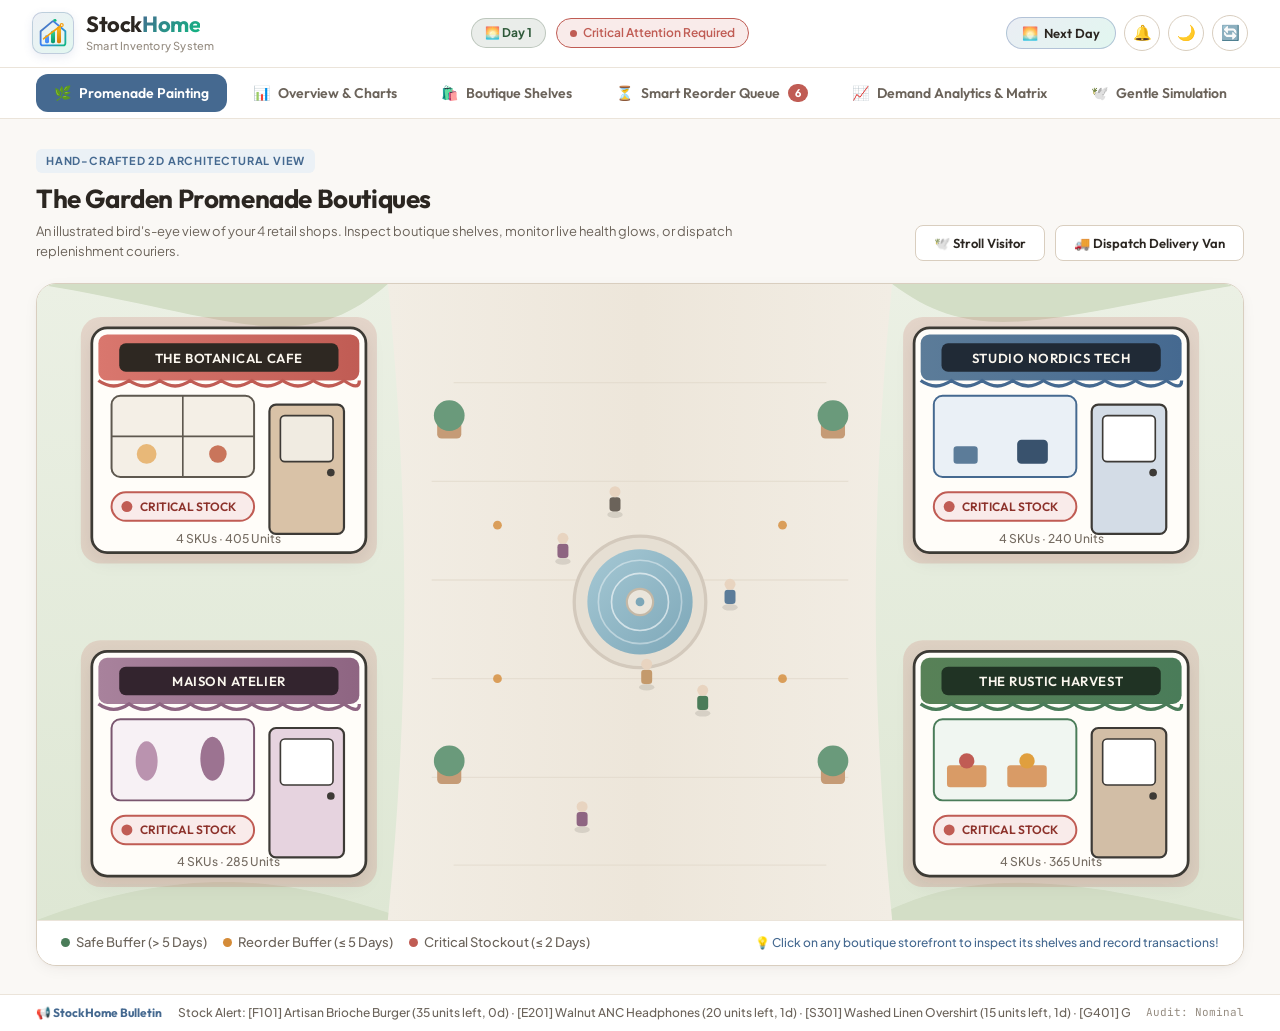
==== commit ee5ae683: "revert(web): restore original 6-screen layout and uncluttered views Revert the consolidation of the " ====
--- a/webapp/index.html
+++ b/webapp/index.html
@@ -84,18 +84,24 @@
   <!-- NAVIGATION TABS -->
   <nav class="app-nav">
     <div class="nav-inner">
-      <button class="nav-item active" data-tab="tab-overview">
-        <span class="nav-icon">📊</span> Demand Prediction & Horizons
+      <button class="nav-item active" data-tab="tab-painted-mall">
+        <span class="nav-icon">🌿</span> Promenade Painting
+      </button>
+      <button class="nav-item" data-tab="tab-overview">
+        <span class="nav-icon">📊</span> Overview & Charts
       </button>
       <button class="nav-item" data-tab="tab-catalog">
-        <span class="nav-icon">🛍️</span> Stock & Daily Sales Records
+        <span class="nav-icon">🛍️</span> Boutique Shelves
       </button>
       <button class="nav-item" data-tab="tab-reorder">
         <span class="nav-icon">⏳</span> Smart Reorder Queue
         <span class="tab-chip" id="chipReorderCount">0</span>
       </button>
-      <button class="nav-item" data-tab="tab-painted-mall">
-        <span class="nav-icon">🌿</span> 2D Promenade & Simulation
+      <button class="nav-item" data-tab="tab-analytics">
+        <span class="nav-icon">📈</span> Demand Analytics & Matrix
+      </button>
+      <button class="nav-item" data-tab="tab-simulation">
+        <span class="nav-icon">🕊️</span> Gentle Simulation
         <span class="active-dot" id="simLiveDot"></span>
       </button>
     </div>
@@ -104,333 +110,17 @@
   <!-- MAIN VIEWPORT -->
   <main class="app-viewport">
 
-    <!-- SCREEN 1: DEMAND PREDICTION & VELOCITY HORIZONS (FEATURES 2 & 3) -->
-    <section id="tab-overview" class="tab-screen active">
+    <!-- SCREEN 1: 2D PAINTED MALL PROMENADE -->
+    <section id="tab-painted-mall" class="tab-screen active">
       <div class="view-header">
         <div class="title-wrap">
-          <span class="category-badge">Operations Research & Forecasting</span>
-          <h2>Demand Prediction & Stockout Horizons</h2>
-          <p>Real-time analytics engine powered by 14-day weighted moving averages and dynamic surge scenarios.</p>
-        </div>
-      </div>
-
-      <!-- FEATURE EXPLAINER / VIVA PRESENTATION GUIDE -->
-      <div class="feature-guide-card">
-        <div class="guide-header">
-          <span class="guide-badge">Viva / Interview Walkthrough</span>
-          <h3>Feature 2 & 3: 14-Day Linear WMA & Days-Until-Stockout</h3>
-        </div>
-        <div class="guide-grid">
-          <div class="guide-item">
-            <span class="guide-step-num">1</span>
-            <div class="guide-item-content">
-              <h4>Average Daily Sales (ADS)</h4>
-              <p>Uses a 14-day linear Weighted Moving Average giving weights 1 to 14 (yesterday has 14x more weight than day 14).</p>
-              <span class="guide-code">ADS = &Sigma;(i &times; Sales[i]) / 105</span>
-            </div>
-          </div>
-          <div class="guide-item">
-            <span class="guide-step-num">2</span>
-            <div class="guide-item-content">
-              <h4>Dynamic Surge Multiplier</h4>
-              <p>Adjusts baseline demand for weekend or festival footfall surges (1.0x to 2.5x) across all calculations.</p>
-              <span class="guide-code">Effective Demand = ADS &times; Multiplier</span>
-            </div>
-          </div>
-          <div class="guide-item">
-            <span class="guide-step-num">3</span>
-            <div class="guide-item-content">
-              <h4>Stockout Horizon Estimation</h4>
-              <p>Predicts exact days remaining before shelves run dry. If effective demand is 0, days is marked as infinite safe.</p>
-              <span class="guide-code">Days Left = Current Stock / Effective Demand</span>
-            </div>
-          </div>
-        </div>
-      </div>
-
-      <!-- Multiplier Card -->
-      <div class="multiplier-card">
-        <div class="multiplier-info-side">
-          <span class="category-badge">Dynamic Scenario Simulator</span>
-          <h3>Weekend & Festival Surge Multiplier</h3>
-          <p>Adjust the slider to simulate holiday rushes (1.0x to 2.5x). Demand velocities and stockout days recalculate across the entire platform in real time.</p>
-        </div>
-        <div class="multiplier-slider-side">
-          <div class="slider-display" id="multiplierSliderText">1.00x Base Footfall</div>
-          <input type="range" id="sliderDemandMultiplier" min="100" max="250" value="100" step="5">
-          <div class="slider-ticks">
-            <span>1.0x Weekday</span>
-            <span>1.5x Weekend</span>
-            <span>2.0x Holiday</span>
-            <span>2.5x Festival</span>
-          </div>
-        </div>
-      </div>
-
-      <!-- KPI Summary Cards -->
-      <div class="kpi-grid">
-        <div class="kpi-card-soothing">
-          <div class="kpi-tag-label">TOTAL BOUTIQUE SKUs</div>
-          <div class="kpi-number" id="metricTotalSkus">16</div>
-          <div class="kpi-subtext">Active items in 4 retail sectors</div>
-        </div>
-        <div class="kpi-card-soothing alert-red">
-          <div class="kpi-tag-label">CRITICAL ATTENTION</div>
-          <div class="kpi-number" id="metricCriticalCount">4</div>
-          <div class="kpi-subtext">&le; 2 days of inventory remaining</div>
-        </div>
-        <div class="kpi-card-soothing alert-yellow">
-          <div class="kpi-tag-label">WARNING THRESHOLD</div>
-          <div class="kpi-number" id="metricWarningCount">4</div>
-          <div class="kpi-subtext">&le; 5 days until reorder point</div>
-        </div>
-        <div class="kpi-card-soothing alert-green">
-          <div class="kpi-tag-label">GROSS UNITS SOLD</div>
-          <div class="kpi-number" id="metricUnitsSold">2,902</div>
-          <div class="kpi-subtext" id="metricRevenueText">₹38,410.20 historical revenue</div>
-        </div>
-      </div>
-
-      <!-- Charts Layout -->
-      <div class="charts-row">
-        <!-- Top Sellers Bar Chart -->
-        <div class="chart-panel">
-          <div class="panel-header">
-            <div>
-              <h3>Top Selling Items by Volume</h3>
-              <p class="panel-desc">Highest overall unit consumption across 14 tracked days</p>
-            </div>
-            <span class="panel-chip">Historical Top 5</span>
-          </div>
-          <div class="chart-body" id="topSellersBarsWrapper">
-            <!-- Dynamically populated with clean SVG bar charts -->
-          </div>
-        </div>
-
-        <!-- Stockout Horizon Indicators -->
-        <div class="chart-panel">
-          <div class="panel-header">
-            <div>
-              <h3>Stockout Exhaustion Timelines</h3>
-              <p class="panel-desc">Estimated days before current stock reaches zero</p>
-            </div>
-            <span class="panel-chip">Consumption Velocity</span>
-          </div>
-          <div class="chart-body" id="stockoutHorizonWrapper">
-            <!-- Clean timeline gauges -->
-          </div>
-        </div>
-      </div>
-
-      <!-- Analytics Sub-Tabs -->
-
-      <div class="analytics-subnav">
-        <button class="subnav-btn active" data-sub="tab-top-sellers">🏆 Top Sellers (Volume)</button>
-        <button class="subnav-btn" data-sub="tab-slow-movers">🐢 Slow Movers (Velocity)</button>
-        <button class="subnav-btn" data-sub="tab-dead-stock">💀 Dead Stock (Tied Capital)</button>
-        <button class="subnav-btn" data-sub="tab-matrix">🧮 2D Sector Matrix (14-Day)</button>
-      </div>
-
-      <div class="table-card" id="analyticsTableArea">
-        <!-- Dynamically rendered -->
-      </div>
-
-      <!-- 14-Day Sales Matrix Curve -->
-
-      <div class="chart-panel full-span">
-        <div class="panel-header">
-          <div>
-            <h3>14-Day Mall-Wide Aggregated Footfall & Sales Trend</h3>
-            <p class="panel-desc">Calculated via multi-dimensional array matrix aggregation across all 4 sectors</p>
-          </div>
-          <span class="panel-chip">Zone Matrix Sum</span>
-        </div>
-        <div class="chart-body" id="salesTrendCurveContainer">
-          <!-- Responsive vector line curve -->
-        </div>
-      </div>
-    </section>
-
-    <!-- SCREEN 2: BOUTIQUE SHELVES (CATALOG & CRUD) (FEATURE 1) -->
-    <section id="tab-catalog" class="tab-screen">
-      <div class="view-header">
-        <div class="title-wrap">
-          <span class="category-badge">Real-Time Inventory Ledger</span>
-          <h2>Stock & Daily Sales Records</h2>
-          <p>Maintain live product quantities, process POS purchases, replenish shelves, and close daily sales cycles.</p>
+          <span class="category-badge">Hand-Crafted 2D Architectural View</span>
+          <h2>The Garden Promenade Boutiques</h2>
+          <p>An illustrated bird's-eye view of your 4 retail shops. Inspect boutique shelves, monitor live health glows, or dispatch replenishment couriers.</p>
         </div>
         <div class="header-actions-bar">
-          <button class="btn-action btn-green" id="btnOpenSaleModal">💰 Record Sale</button>
-          <button class="btn-action btn-blue" id="btnOpenRestockModal">📦 Restock</button>
-          <button class="btn-action btn-outline" id="btnUndoTransaction">↩️ Undo Sale</button>
-          <button class="btn-action btn-accent" id="btnOpenAddSkuModal">✨ Add SKU</button>
-        </div>
-      </div>
-
-      <!-- FEATURE EXPLAINER / VIVA PRESENTATION GUIDE -->
-      <div class="feature-guide-card accent-green">
-        <div class="guide-header">
-          <span class="guide-badge">Viva / Interview Walkthrough</span>
-          <h3>Feature 1: Stock Ledger, Today's Sales Counter & Bounded History</h3>
-        </div>
-        <div class="guide-grid">
-          <div class="guide-item">
-            <span class="guide-step-num">1</span>
-            <div class="guide-item-content">
-              <h4>Real-Time Stock Mutation</h4>
-              <p>Purchases deduct from inventory; restocks add units. Invalid operations throw custom exceptions (e.g., <code>InsufficientStockException</code>).</p>
-              <span class="guide-code">Stock -= qty; todaysSales += qty</span>
-            </div>
-          </div>
-          <div class="guide-item">
-            <span class="guide-step-num">2</span>
-            <div class="guide-item-content">
-              <h4>Daily Cycle & Bounded 14-Day History</h4>
-              <p>Active sales accrue in <code>todaysSales</code>. Clicking <strong>Next Day</strong> triggers <code>closeDay()</code>: appends to history, resets to 0, caps at 14 days.</p>
-              <span class="guide-code">history.append(todays); max 14 entries</span>
-            </div>
-          </div>
-          <div class="guide-item">
-            <span class="guide-step-num">3</span>
-            <div class="guide-item-content">
-              <h4>Atomic LIFO Undo Stack</h4>
-              <p>Every checkout pushes a transaction onto a 20-entry capped stack. Undo restores both shelf stock and <code>todaysSales</code> atomically.</p>
-              <span class="guide-code">Stack&lt;SaleTransaction&gt; (Cap: 20)</span>
-            </div>
-          </div>
-        </div>
-      </div>
-
-      <!-- Filters Row -->
-      <div class="filter-strip">
-        <div class="search-box">
-          <span class="search-sym">🔍</span>
-          <input type="text" id="catalogSearch" placeholder="Search by name, SKU ID, or category...">
-        </div>
-        <div class="select-group">
-          <select id="selectZoneFilter" class="soothing-select">
-            <option value="ALL">All Sectors (Entire Promenade)</option>
-            <option value="FOOD">Food Court — Botanical Cafe</option>
-            <option value="ELEC">Electronics — Studio Nordics</option>
-            <option value="FASH">Fashion — Maison Atelier</option>
-            <option value="GROC">Grocery — Rustic Harvest</option>
-          </select>
-          <select id="selectHealthFilter" class="soothing-select">
-            <option value="ALL">All Health Tiers</option>
-            <option value="CRITICAL">🔴 Critical Stock (&le; 2 Days)</option>
-            <option value="WARNING">🟡 Warning Buffer (&le; 5 Days)</option>
-            <option value="SAFE">🟢 Safe Inventory (&gt; 5 Days)</option>
-          </select>
-        </div>
-      </div>
-
-      <!-- Product Cards Grid -->
-      <div class="product-cards-grid" id="productGridContainer">
-        <!-- Rendered dynamically -->
-      </div>
-    </section>
-
-    <!-- SCREEN 3: SMART REORDER QUEUE (FEATURES 4 & 5) -->
-    <section id="tab-reorder" class="tab-screen">
-      <div class="view-header">
-        <div class="title-wrap">
-          <span class="category-badge">PriorityQueue Min-Heap</span>
-          <h2>Automated Replenishment Queue & Urgency Ranking</h2>
-          <p>Priority ranking powered by the industrial Reorder Point formula: <code>ROP = (Forecast &times; LeadTime) + SafetyBuffer</code>. Items facing immediate stockout appear at the top.</p>
-        </div>
-        <button class="btn-action btn-green" id="btnBatchOrderCritical">🚚 Order All Critical Items</button>
-      </div>
-
-      <!-- FEATURE EXPLAINER / VIVA PRESENTATION GUIDE -->
-      <div class="feature-guide-card accent-amber">
-        <div class="guide-header">
-          <span class="guide-badge">Viva / Interview Walkthrough</span>
-          <h3>Feature 4 & 5: Reorder Point (ROP) & Min-Heap Urgency Ranking</h3>
-        </div>
-        <div class="guide-grid">
-          <div class="guide-item">
-            <span class="guide-step-num">1</span>
-            <div class="guide-item-content">
-              <h4>Reorder Point (ROP) Trigger</h4>
-              <p>Determines replenishment threshold based on lead time delivery delay and dynamic safety stock buffer.</p>
-              <span class="guide-code">ROP = (ADS &times; LeadTime) + SafetyStock</span>
-            </div>
-          </div>
-          <div class="guide-item">
-            <span class="guide-step-num">2</span>
-            <div class="guide-item-content">
-              <h4>Suggested Order Quantity</h4>
-              <p>Calculates optimal economic restock volume to restore safety buffer plus an extra 7 days of forecasted sales.</p>
-              <span class="guide-code">Order Qty = (LeadTime + 7) &times; ADS</span>
-            </div>
-          </div>
-          <div class="guide-item">
-            <span class="guide-step-num">3</span>
-            <div class="guide-item-content">
-              <h4>Min-Heap Priority Queue Ranking</h4>
-              <p>Java <code>PriorityQueue</code> sorts items by fewest days remaining. Tiers: <span class="badge-tag crit">CRITICAL &le; 2d</span>, <span class="badge-tag warn">WARNING &le; 5d</span>, <span class="badge-tag safe">SAFE &gt; 5d</span>.</p>
-              <span class="guide-code">PriorityQueue&lt;Product&gt; minHeap</span>
-            </div>
-          </div>
-        </div>
-      </div>
-
-      <div class="table-card">
-        <table class="soothing-table" id="tableReorders">
-          <thead>
-            <tr>
-              <th>Priority</th>
-              <th>Status</th>
-              <th>SKU</th>
-              <th>Product Name</th>
-              <th>Current Stock</th>
-              <th>Days Left</th>
-              <th>Suggested Order</th>
-              <th>Lead Time</th>
-              <th>Replenishment Rationale</th>
-              <th>Action</th>
-            </tr>
-          </thead>
-          <tbody id="tbodyReorders">
-            <!-- Dynamically populated -->
-          </tbody>
-        </table>
-      </div>
-    </section>
-
-    <!-- SCREEN 4: 2D PROMENADE ARCHITECTURE & MULTI-THREAD SIMULATION -->
-    <section id="tab-painted-mall" class="tab-screen">
-      <div class="view-header">
-        <div class="title-wrap">
-          <span class="category-badge">2D Architecture & Autonomous Engine</span>
-          <h2>The Garden Promenade & Live Simulation</h2>
-          <p>Illustrated architectural view of the 4 retail boutiques with autonomous visitor footfall and purchase simulation.</p>
-        </div>
-        <div class="sim-controls-top">
-          <button class="btn-action btn-blue" id="btnToggleSim">▶ Start Gentle Simulation</button>
-          <button class="btn-action btn-green" id="btnSimNextDay">🌅 Close Day & Advance (<span id="simDayLabel">Day 1</span>)</button>
-          <div class="speed-selector">
-            <span>Interval:</span>
-            <button class="speed-pill active" data-interval="1200">Normal (1.2s)</button>
-            <button class="speed-pill" data-interval="600">Brisk (0.6s)</button>
-          </div>
           <button class="btn-action btn-outline" id="btnStrollVisitor">🕊️ Stroll Visitor</button>
-          <button class="btn-action btn-outline" id="btnRestockCourier">🚚 Courier Van</button>
-        </div>
-      </div>
-
-      <div class="sim-kpi-row">
-        <div class="sim-metric-box">
-          <span class="sim-metric-val" id="simValTicks">0</span>
-          <span class="sim-metric-label">Visitor Footfall Ticks</span>
-        </div>
-        <div class="sim-metric-box green">
-          <span class="sim-metric-val" id="simValPurchases">0</span>
-          <span class="sim-metric-label">Purchases Fulfilled</span>
-        </div>
-        <div class="sim-metric-box red">
-          <span class="sim-metric-val" id="simValStockouts">0</span>
-          <span class="sim-metric-label">Stockout Turnaways</span>
+          <button class="btn-action btn-outline" id="btnRestockCourier">🚚 Dispatch Delivery Van</button>
         </div>
       </div>
 
@@ -684,6 +374,242 @@
           <div class="promenade-tip">💡 Click on any boutique storefront to inspect its shelves and record transactions!</div>
         </div>
       </div>
+    </section>
+
+    <!-- SCREEN 2: OVERVIEW & CHARTS -->
+    <section id="tab-overview" class="tab-screen">
+      <div class="view-header">
+        <div class="title-wrap">
+          <span class="category-badge">Real-Time Aggregation</span>
+          <h2>Executive Inventory Overview</h2>
+          <p>Key inventory indicators, sales momentum, and forecasted depletion timelines across all mall zones.</p>
+        </div>
+      </div>
+
+      <!-- KPI Summary Cards -->
+      <div class="kpi-grid">
+        <div class="kpi-card-soothing">
+          <div class="kpi-tag-label">TOTAL BOUTIQUE SKUs</div>
+          <div class="kpi-number" id="metricTotalSkus">16</div>
+          <div class="kpi-subtext">Active items in 4 retail sectors</div>
+        </div>
+        <div class="kpi-card-soothing alert-red">
+          <div class="kpi-tag-label">CRITICAL ATTENTION</div>
+          <div class="kpi-number" id="metricCriticalCount">4</div>
+          <div class="kpi-subtext">&le; 2 days of inventory remaining</div>
+        </div>
+        <div class="kpi-card-soothing alert-yellow">
+          <div class="kpi-tag-label">WARNING THRESHOLD</div>
+          <div class="kpi-number" id="metricWarningCount">4</div>
+          <div class="kpi-subtext">&le; 5 days until reorder point</div>
+        </div>
+        <div class="kpi-card-soothing alert-green">
+          <div class="kpi-tag-label">GROSS UNITS SOLD</div>
+          <div class="kpi-number" id="metricUnitsSold">2,902</div>
+          <div class="kpi-subtext" id="metricRevenueText">₹38,410.20 historical revenue</div>
+        </div>
+      </div>
+
+      <!-- Charts Layout -->
+      <div class="charts-row">
+        <!-- Top Sellers Bar Chart -->
+        <div class="chart-panel">
+          <div class="panel-header">
+            <div>
+              <h3>Top Selling Items by Volume</h3>
+              <p class="panel-desc">Highest overall unit consumption across 14 tracked days</p>
+            </div>
+            <span class="panel-chip">Historical Top 5</span>
+          </div>
+          <div class="chart-body" id="topSellersBarsWrapper">
+            <!-- Dynamically populated with clean SVG bar charts -->
+          </div>
+        </div>
+
+        <!-- Stockout Horizon Indicators -->
+        <div class="chart-panel">
+          <div class="panel-header">
+            <div>
+              <h3>Stockout Exhaustion Timelines</h3>
+              <p class="panel-desc">Estimated days before current stock reaches zero</p>
+            </div>
+            <span class="panel-chip">Consumption Velocity</span>
+          </div>
+          <div class="chart-body" id="stockoutHorizonWrapper">
+            <!-- Clean timeline gauges -->
+          </div>
+        </div>
+      </div>
+
+      <!-- 14-Day Sales Matrix Curve -->
+      <div class="chart-panel full-span">
+        <div class="panel-header">
+          <div>
+            <h3>14-Day Mall-Wide Aggregated Footfall & Sales Trend</h3>
+            <p class="panel-desc">Calculated via multi-dimensional array matrix aggregation across all 4 sectors</p>
+          </div>
+          <span class="panel-chip">Zone Matrix Sum</span>
+        </div>
+        <div class="chart-body" id="salesTrendCurveContainer">
+          <!-- Responsive vector line curve -->
+        </div>
+      </div>
+    </section>
+
+    <!-- SCREEN 3: BOUTIQUE SHELVES (CATALOG & CRUD) -->
+    <section id="tab-catalog" class="tab-screen">
+      <div class="view-header">
+        <div class="title-wrap">
+          <span class="category-badge">Inventory Catalog & POS</span>
+          <h2>Boutique Shelves & Product Directory</h2>
+          <p>Search, filter, record point-of-sale customer purchases, replenish stock, or add new artisan goods.</p>
+        </div>
+        <div class="header-actions-bar">
+          <button class="btn-action btn-green" id="btnOpenSaleModal">💰 Record Sale</button>
+          <button class="btn-action btn-blue" id="btnOpenRestockModal">📦 Restock</button>
+          <button class="btn-action btn-outline" id="btnUndoTransaction">↩️ Undo Sale</button>
+          <button class="btn-action btn-accent" id="btnOpenAddSkuModal">✨ Add SKU</button>
+        </div>
+      </div>
+
+      <!-- Filters Row -->
+      <div class="filter-strip">
+        <div class="search-box">
+          <span class="search-sym">🔍</span>
+          <input type="text" id="catalogSearch" placeholder="Search by name, SKU ID, or category...">
+        </div>
+        <div class="select-group">
+          <select id="selectZoneFilter" class="soothing-select">
+            <option value="ALL">All Sectors (Entire Promenade)</option>
+            <option value="FOOD">Food Court — Botanical Cafe</option>
+            <option value="ELEC">Electronics — Studio Nordics</option>
+            <option value="FASH">Fashion — Maison Atelier</option>
+            <option value="GROC">Grocery — Rustic Harvest</option>
+          </select>
+          <select id="selectHealthFilter" class="soothing-select">
+            <option value="ALL">All Health Tiers</option>
+            <option value="CRITICAL">🔴 Critical Stock (&le; 2 Days)</option>
+            <option value="WARNING">🟡 Warning Buffer (&le; 5 Days)</option>
+            <option value="SAFE">🟢 Safe Inventory (&gt; 5 Days)</option>
+          </select>
+        </div>
+      </div>
+
+      <!-- Product Cards Grid -->
+      <div class="product-cards-grid" id="productGridContainer">
+        <!-- Rendered dynamically -->
+      </div>
+    </section>
+
+    <!-- SCREEN 4: SMART REORDER QUEUE -->
+    <section id="tab-reorder" class="tab-screen">
+      <div class="view-header">
+        <div class="title-wrap">
+          <span class="category-badge">PriorityQueue Min-Heap</span>
+          <h2>Automated Replenishment Queue</h2>
+          <p>Priority ranking powered by the industrial Reorder Point formula: <code>ROP = (Forecast &times; LeadTime) + SafetyBuffer</code>. Items facing immediate stockout appear at the top.</p>
+        </div>
+        <button class="btn-action btn-green" id="btnBatchOrderCritical">🚚 Order All Critical Items</button>
+      </div>
+
+      <div class="table-card">
+        <table class="soothing-table" id="tableReorders">
+          <thead>
+            <tr>
+              <th>Priority</th>
+              <th>Status</th>
+              <th>SKU</th>
+              <th>Product Name</th>
+              <th>Current Stock</th>
+              <th>Days Left</th>
+              <th>Suggested Order</th>
+              <th>Lead Time</th>
+              <th>Replenishment Rationale</th>
+              <th>Action</th>
+            </tr>
+          </thead>
+          <tbody id="tbodyReorders">
+            <!-- Dynamically populated -->
+          </tbody>
+        </table>
+      </div>
+    </section>
+
+    <!-- SCREEN 5: DEMAND ANALYTICS & 2D MATRIX -->
+    <section id="tab-analytics" class="tab-screen">
+      <div class="view-header">
+        <div class="title-wrap">
+          <span class="category-badge">Predictive Operations Research</span>
+          <h2>Demand Forecasting & Sector Matrix</h2>
+          <p>Fine-tune footfall surge multipliers and analyze performance across 4 mathematical models.</p>
+        </div>
+      </div>
+
+      <!-- Multiplier Card -->
+      <div class="multiplier-card">
+        <div class="multiplier-info-side">
+          <span class="category-badge">Dynamic Scenario Simulator</span>
+          <h3>Weekend & Festival Surge Multiplier</h3>
+          <p>Adjust the slider to simulate holiday rushes (1.0x to 2.5x). Demand velocities and stockout days recalculate across the entire platform in real time.</p>
+        </div>
+        <div class="multiplier-slider-side">
+          <div class="slider-display" id="multiplierSliderText">1.00x Base Footfall</div>
+          <input type="range" id="sliderDemandMultiplier" min="100" max="250" value="100" step="5">
+          <div class="slider-ticks">
+            <span>1.0x Weekday</span>
+            <span>1.5x Weekend</span>
+            <span>2.0x Holiday</span>
+            <span>2.5x Festival</span>
+          </div>
+        </div>
+      </div>
+
+      <!-- Analytics Sub-Tabs -->
+      <div class="analytics-subnav">
+        <button class="subnav-btn active" data-sub="tab-top-sellers">🏆 Top Sellers (Volume)</button>
+        <button class="subnav-btn" data-sub="tab-slow-movers">🐢 Slow Movers (Velocity)</button>
+        <button class="subnav-btn" data-sub="tab-dead-stock">💀 Dead Stock (Tied Capital)</button>
+        <button class="subnav-btn" data-sub="tab-matrix">🧮 2D Sector Matrix (14-Day)</button>
+      </div>
+
+      <div class="table-card" id="analyticsTableArea">
+        <!-- Dynamically rendered -->
+      </div>
+    </section>
+
+    <!-- SCREEN 6: GENTLE SIMULATION -->
+    <section id="tab-simulation" class="tab-screen">
+      <div class="view-header">
+        <div class="title-wrap">
+          <span class="category-badge">Autonomous Traffic Engine</span>
+          <h2>Gentle Footfall & Purchasing Simulation</h2>
+          <p>A background worker simulates visitors calmly strolling through the promenade and purchasing artisan goods every second.</p>
+        </div>
+        <div class="sim-controls-top">
+          <button class="btn-action btn-blue" id="btnToggleSim">▶ Start Gentle Simulation</button>
+          <button class="btn-action btn-green" id="btnSimNextDay">🌅 Close Day & Advance (<span id="simDayLabel">Day 1</span>)</button>
+          <div class="speed-selector">
+            <span>Interval:</span>
+            <button class="speed-pill active" data-interval="1200">Normal (1.2s)</button>
+            <button class="speed-pill" data-interval="600">Brisk (0.6s)</button>
+          </div>
+        </div>
+      </div>
+
+      <div class="sim-kpi-row">
+        <div class="sim-metric-box">
+          <span class="sim-metric-val" id="simValTicks">0</span>
+          <span class="sim-metric-label">Visitor Footfall Ticks</span>
+        </div>
+        <div class="sim-metric-box green">
+          <span class="sim-metric-val" id="simValPurchases">0</span>
+          <span class="sim-metric-label">Purchases Fulfilled</span>
+        </div>
+        <div class="sim-metric-box red">
+          <span class="sim-metric-val" id="simValStockouts">0</span>
+          <span class="sim-metric-label">Stockout Turnaways</span>
+        </div>
+      </div>
 
       <div class="sim-split-grid">
         <!-- Live depletion meters -->
@@ -715,6 +641,7 @@
         </div>
       </div>
     </section>
+
   </main>
 
   <!-- SOOTHING BOTTOM TICKER -->
--- a/webapp/style.css
+++ b/webapp/style.css
@@ -264,13 +264,6 @@
   border-color: var(--text-secondary);
   transform: translateY(-1px);
 }
-
-.control-btn {
-  font-family: inherit;
-  font-size: 13px;
-  font-weight: 600;
-  padding: 8px 14px;
-  border-radius: var(--radius-sm);
   border: 1px solid var(--border-medium);
   background: var(--bg-surface);
   color: var(--text-primary);
@@ -284,151 +277,6 @@
 .control-btn:hover {
   background: var(--bg-surface-subtle);
   border-color: var(--text-secondary);
-}
-
-/* =========================================================================
-   FEATURE EXPLAINER & VIVA PRESENTATION GUIDE CARDS
-   ========================================================================= */
-
-.feature-guide-card {
-  background: var(--bg-surface);
-  border: 1px solid var(--border-light);
-  border-radius: var(--radius-md);
-  padding: 16px 20px;
-  margin-bottom: 22px;
-  box-shadow: var(--shadow-subtle);
-  border-left: 4px solid var(--slate-blue);
-}
-
-.feature-guide-card.accent-green {
-  border-left-color: var(--sage-safe);
-}
-
-.feature-guide-card.accent-amber {
-  border-left-color: var(--amber-warn);
-}
-
-.guide-header {
-  margin-bottom: 12px;
-}
-
-.guide-badge {
-  font-family: 'Outfit', sans-serif;
-  font-size: 11px;
-  font-weight: 700;
-  text-transform: uppercase;
-  letter-spacing: 0.6px;
-  color: var(--slate-blue);
-  background: var(--slate-blue-light);
-  padding: 3px 8px;
-  border-radius: 4px;
-  display: inline-block;
-  margin-bottom: 4px;
-}
-
-.accent-green .guide-badge {
-  color: var(--sage-safe);
-  background: var(--sage-safe-bg);
-}
-
-.accent-amber .guide-badge {
-  color: var(--amber-warn);
-  background: var(--amber-warn-bg);
-}
-
-.guide-header h3 {
-  font-family: 'Outfit', sans-serif;
-  font-size: 16px;
-  font-weight: 700;
-  color: var(--text-primary);
-}
-
-.guide-grid {
-  display: grid;
-  grid-template-columns: repeat(3, 1fr);
-  gap: 14px;
-}
-
-.guide-grid.two-col {
-  grid-template-columns: repeat(2, 1fr);
-}
-
-.guide-item {
-  display: flex;
-  gap: 12px;
-  background: var(--bg-surface-subtle);
-  padding: 12px 14px;
-  border-radius: var(--radius-sm);
-  border: 1px solid var(--border-light);
-}
-
-.guide-step-num {
-  width: 24px;
-  height: 24px;
-  border-radius: 50%;
-  background: var(--slate-blue);
-  color: #FFFFFF;
-  font-family: 'Outfit', sans-serif;
-  font-size: 12px;
-  font-weight: 700;
-  display: flex;
-  align-items: center;
-  justify-content: center;
-  flex-shrink: 0;
-  margin-top: 1px;
-}
-
-.accent-green .guide-step-num {
-  background: var(--sage-safe);
-}
-
-.accent-amber .guide-step-num {
-  background: var(--amber-warn);
-}
-
-.guide-item-content h4 {
-  font-family: 'Outfit', sans-serif;
-  font-size: 13px;
-  font-weight: 700;
-  margin-bottom: 4px;
-  color: var(--text-primary);
-}
-
-.guide-item-content p {
-  font-size: 12px;
-  color: var(--text-secondary);
-  line-height: 1.45;
-  margin-bottom: 6px;
-}
-
-.guide-code {
-  display: inline-block;
-  font-family: 'JetBrains Mono', monospace;
-  font-size: 11px;
-  padding: 2px 6px;
-  background: var(--bg-surface);
-  border: 1px solid var(--border-medium);
-  border-radius: 4px;
-  color: var(--slate-blue);
-  font-weight: 600;
-}
-
-.badge-tag {
-  display: inline-block;
-  font-size: 10px;
-  font-weight: 700;
-  padding: 1px 5px;
-  border-radius: 3px;
-}
-.badge-tag.crit { background: var(--terracotta-crit-bg); color: var(--terracotta-crit); }
-.badge-tag.warn { background: var(--amber-warn-bg); color: var(--amber-warn); }
-.badge-tag.safe { background: var(--sage-safe-bg); color: var(--sage-safe); }
-
-@media (max-width: 900px) {
-  .guide-grid, .guide-grid.two-col {
-    grid-template-columns: 1fr;
-    gap: 10px;
-  }
 }
 
 /* =========================================================================
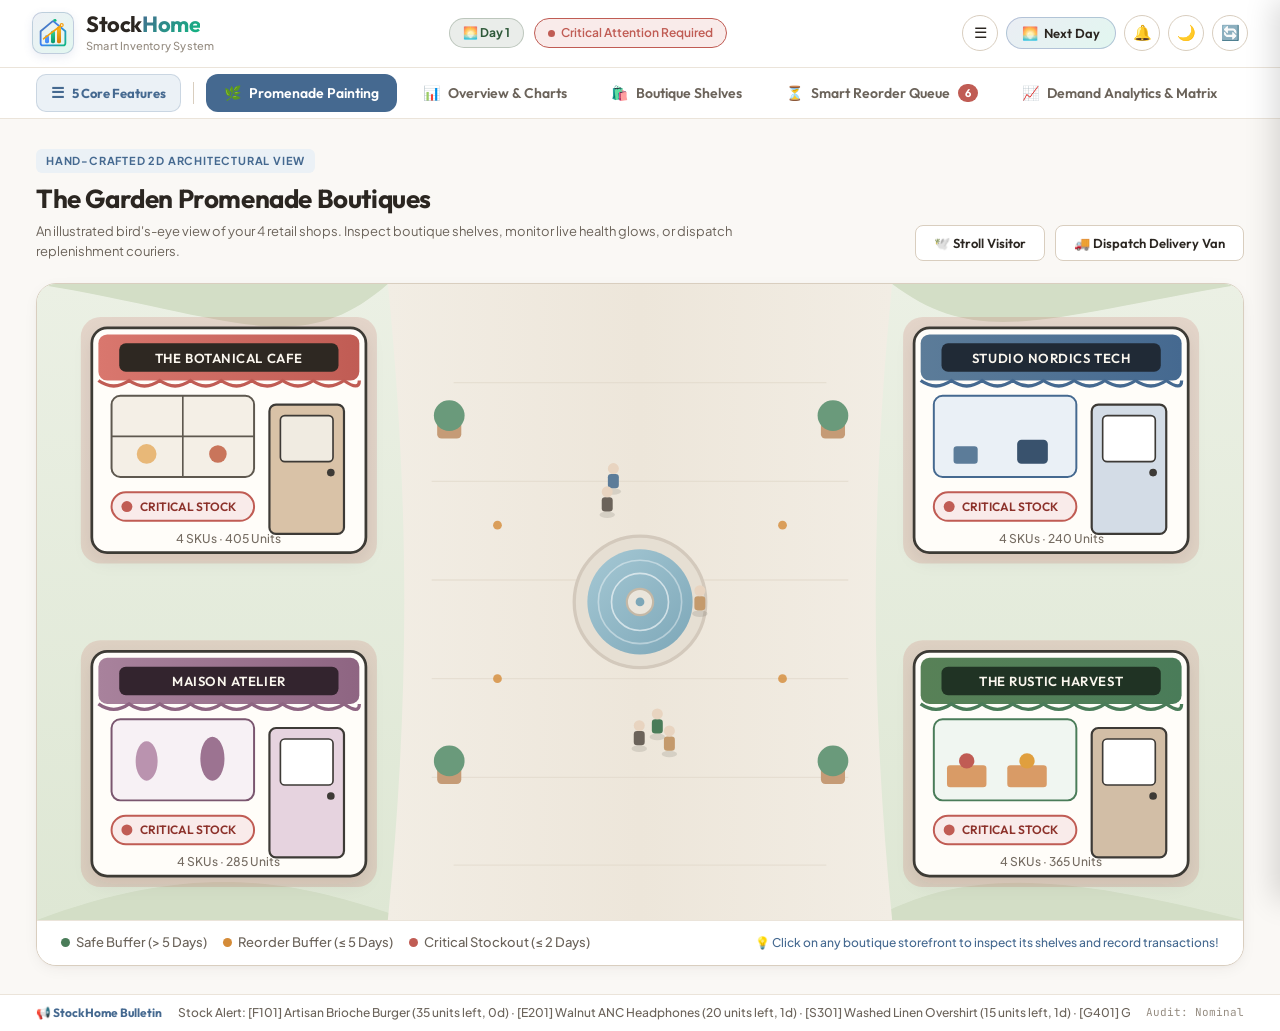
==== commit 01253999: "refactor(ui): restore 6-tab navigation and house core features in hamburger drawer Revert the screen" ====
--- a/webapp/index.html
+++ b/webapp/index.html
@@ -66,6 +66,9 @@
     </div>
 
     <div class="header-controls">
+      <button class="btn-icon-btn btn-header-hamburger" id="btnHeaderHamburger" title="Open 5 Core Features Guide" aria-label="Core Features">
+        <span class="btn-icon">☰</span>
+      </button>
       <button class="btn-header-action" id="btnNextDay" title="Advance to Next Day (Archive Today's Sales into 14-Day History)">
         <span class="btn-icon">🌅</span> Next Day
       </button>
@@ -84,6 +87,11 @@
   <!-- NAVIGATION TABS -->
   <nav class="app-nav">
     <div class="nav-inner">
+      <button class="nav-hamburger-btn" id="btnHamburger" title="Open 5 Core Inventory Features Guide" aria-label="Toggle Core Features Menu">
+        <span class="hamburger-icon">☰</span>
+        <span class="hamburger-label">5 Core Features</span>
+      </button>
+      <div class="nav-divider"></div>
       <button class="nav-item active" data-tab="tab-painted-mall">
         <span class="nav-icon">🌿</span> Promenade Painting
       </button>
@@ -763,6 +771,146 @@
     </div>
   </div>
 
+  <!-- ============================================== -->
+  <!-- 5 CORE FEATURES HAMBURGER DRAWER -->
+  <!-- ============================================== -->
+  <div class="drawer-overlay" id="drawerOverlay" aria-hidden="true"></div>
+  <aside class="features-drawer" id="featuresDrawer" aria-label="5 Core Features Guide" aria-hidden="true">
+    <div class="drawer-header">
+      <div class="drawer-header-title">
+        <span class="drawer-badge">Academic & Operations Guide</span>
+        <h3>5 Core Inventory Features</h3>
+        <p>Mathematical formulations, data structures, and live system locations.</p>
+      </div>
+      <button class="drawer-close-btn" id="btnCloseDrawer" aria-label="Close Features Drawer">&times;</button>
+    </div>
+
+    <div class="drawer-body">
+      <!-- Feature 1 -->
+      <div class="drawer-feature-card">
+        <div class="feature-card-top">
+          <span class="feature-num-badge">1</span>
+          <div class="feature-title-wrap">
+            <h4>Maintain Stock & Sales Records</h4>
+            <span class="feature-tag tag-green">Real-Time Ledger</span>
+          </div>
+        </div>
+        <p class="feature-desc">
+          Maintains real-time stock quantities across 4 boutique sectors. POS checkouts decrement stock and increment a dedicated <code>todaysSales</code> counter. Calling <strong>Next Day</strong> triggers <code>closeDay()</code>: appends today's sales into a rolling 14-day history queue (bounded at 14 days) and resets the day accumulator.
+        </p>
+        <div class="feature-formula-box">
+          <span class="formula-label">Mechanism & Bounds:</span>
+          <code>todaysSales += qty; closeDay() &rarr; max 14 entries</code>
+        </div>
+        <div class="feature-extra-note">
+          <strong>Atomic Undo:</strong> Capped 20-entry LIFO transaction stack restores both shelf stock and today's sales.
+        </div>
+        <button class="drawer-jump-btn" data-jump="tab-catalog">
+          <span>Go to Boutique Shelves</span> &rarr;
+        </button>
+      </div>
+
+      <!-- Feature 2 -->
+      <div class="drawer-feature-card">
+        <div class="feature-card-top">
+          <span class="feature-num-badge">2</span>
+          <div class="feature-title-wrap">
+            <h4>Calculate Average Daily Sales (ADS)</h4>
+            <span class="feature-tag tag-blue">14-Day Linear WMA</span>
+          </div>
+        </div>
+        <p class="feature-desc">
+          Predicts velocity using a 14-day Linear Weighted Moving Average. Day 1 (oldest) has weight 1; Day 14 (yesterday) has weight 14. Total weights sum to 105. Recent sales carry 14&times; more statistical weight than older days.
+        </p>
+        <div class="feature-formula-box">
+          <span class="formula-label">Formula:</span>
+          <code>ADS = &Sigma;(i &times; Sales[i]) / 105 &nbsp;(where i = 1..14)</code>
+        </div>
+        <button class="drawer-jump-btn" data-jump="tab-overview">
+          <span>Go to Overview & Charts</span> &rarr;
+        </button>
+      </div>
+
+      <!-- Feature 3 -->
+      <div class="drawer-feature-card">
+        <div class="feature-card-top">
+          <span class="feature-num-badge">3</span>
+          <div class="feature-title-wrap">
+            <h4>Estimate Days Until Stock Runs Out</h4>
+            <span class="feature-tag tag-purple">Velocity & Surge</span>
+          </div>
+        </div>
+        <p class="feature-desc">
+          Forecasts the exhaustion timeline before shelves reach zero. Factors in the dynamic footfall multiplier (1.0&times; to 2.5&times; for weekend and holiday rushes). Safe against zero-sales products (marked infinite safe).
+        </p>
+        <div class="feature-formula-box">
+          <span class="formula-label">Formula:</span>
+          <code>Days Left = Current Stock / (ADS &times; Multiplier)</code>
+        </div>
+        <button class="drawer-jump-btn" data-jump="tab-analytics">
+          <span>Go to Demand Analytics</span> &rarr;
+        </button>
+      </div>
+
+      <!-- Feature 4 -->
+      <div class="drawer-feature-card">
+        <div class="feature-card-top">
+          <span class="feature-num-badge">4</span>
+          <div class="feature-title-wrap">
+            <h4>Generate Reorder Suggestions</h4>
+            <span class="feature-tag tag-amber">ROP & Safety Buffer</span>
+          </div>
+        </div>
+        <p class="feature-desc">
+          Triggers automatic replenishment when shelf stock breaches the Reorder Point (ROP). Computes the economic restock quantity to cover supplier lead time delay plus an additional 7-day safety buffer.
+        </p>
+        <div class="feature-formula-box">
+          <span class="formula-label">Formulas:</span>
+          <code>ROP = (ADS &times; Lead Time) + Safety Stock</code><br>
+          <code>Suggested Qty = (Lead Time + 7) &times; ADS</code>
+        </div>
+        <button class="drawer-jump-btn" data-jump="tab-reorder">
+          <span>Go to Smart Reorder Queue</span> &rarr;
+        </button>
+      </div>
+
+      <!-- Feature 5 -->
+      <div class="drawer-feature-card">
+        <div class="feature-card-top">
+          <span class="feature-num-badge">5</span>
+          <div class="feature-title-wrap">
+            <h4>Rank Products by Urgency</h4>
+            <span class="feature-tag tag-red">PriorityQueue Min-Heap</span>
+          </div>
+        </div>
+        <p class="feature-desc">
+          Uses a Java <code>PriorityQueue</code> (Min-Heap) ordered by fewest days until stockout. Immediately segments all inventory items into 3 operational risk tiers:
+        </p>
+        <div class="drawer-tiers-list">
+          <div class="tier-pill tier-crit">🔴 <strong>CRITICAL</strong>: &le; 2 days of stock remaining</div>
+          <div class="tier-pill tier-warn">🟡 <strong>WARNING</strong>: &le; 5 days until reorder point</div>
+          <div class="tier-pill tier-safe">🟢 <strong>SAFE</strong>: &gt; 5 days healthy buffer</div>
+        </div>
+        <button class="drawer-jump-btn" data-jump="tab-reorder">
+          <span>Go to Smart Reorder Queue</span> &rarr;
+        </button>
+      </div>
+    </div>
+
+    <!-- Quick Tab Switcher inside Drawer -->
+    <div class="drawer-footer-nav">
+      <h4>Direct Screen Navigation</h4>
+      <div class="drawer-nav-chips">
+        <button class="drawer-nav-pill active" data-tab="tab-painted-mall">🌿 Promenade Painting</button>
+        <button class="drawer-nav-pill" data-tab="tab-overview">📊 Overview & Charts</button>
+        <button class="drawer-nav-pill" data-tab="tab-catalog">🛍️ Boutique Shelves</button>
+        <button class="drawer-nav-pill" data-tab="tab-reorder">⏳ Reorder Queue</button>
+        <button class="drawer-nav-pill" data-tab="tab-analytics">📈 Demand Analytics</button>
+        <button class="drawer-nav-pill" data-tab="tab-simulation">🕊️ Gentle Simulation</button>
+      </div>
+    </div>
+  </aside>
+
   <!-- Toast Container -->
   <div class="toast-stack" id="toastStack"></div>
 
--- a/webapp/style.css
+++ b/webapp/style.css
@@ -342,6 +342,55 @@
   border-radius: 50%;
   background: var(--sage-safe);
   display: none;
+}
+
+.nav-hamburger-btn {
+  font-family: 'Outfit', sans-serif;
+  font-size: 13px;
+  font-weight: 700;
+  color: var(--slate-blue);
+  background: var(--slate-blue-light);
+  border: 1px solid rgba(69, 105, 144, 0.2);
+  padding: 8px 14px;
+  border-radius: 10px;
+  cursor: pointer;
+  display: flex;
+  align-items: center;
+  gap: 8px;
+  transition: all 0.2s ease;
+  white-space: nowrap;
+  flex-shrink: 0;
+}
+
+.nav-hamburger-btn:hover {
+  background: var(--slate-blue);
+  color: #FFFFFF;
+  border-color: var(--slate-blue);
+  transform: translateY(-1px);
+}
+
+.hamburger-icon {
+  font-size: 15px;
+  line-height: 1;
+}
+
+.nav-divider {
+  width: 1px;
+  height: 22px;
+  background: var(--border-medium);
+  margin: auto 4px;
+  flex-shrink: 0;
+}
+
+body.theme-twilight .nav-hamburger-btn {
+  background: rgba(125, 167, 184, 0.15);
+  color: #A5C8D4;
+  border-color: rgba(125, 167, 184, 0.3);
+}
+
+body.theme-twilight .nav-hamburger-btn:hover {
+  background: #A5C8D4;
+  color: #1A1A1A;
 }
 
 /* =========================================================================
@@ -1287,6 +1336,309 @@
 }
 
 /* =========================================================================
+   CORE FEATURES HAMBURGER DRAWER
+   ========================================================================= */
+
+.drawer-overlay {
+  position: fixed;
+  inset: 0;
+  background: rgba(28, 25, 23, 0.45);
+  backdrop-filter: blur(4px);
+  -webkit-backdrop-filter: blur(4px);
+  z-index: 1000;
+  opacity: 0;
+  pointer-events: none;
+  transition: opacity 0.3s ease;
+}
+
+.drawer-overlay.open {
+  opacity: 1;
+  pointer-events: auto;
+}
+
+.features-drawer {
+  position: fixed;
+  top: 0;
+  right: 0;
+  width: 460px;
+  max-width: 92vw;
+  height: 100vh;
+  background: var(--bg-surface);
+  z-index: 1001;
+  box-shadow: -6px 0 28px rgba(0, 0, 0, 0.15);
+  display: flex;
+  flex-direction: column;
+  transform: translateX(100%);
+  transition: transform 0.35s cubic-bezier(0.16, 1, 0.3, 1);
+}
+
+.features-drawer.open {
+  transform: translateX(0);
+}
+
+.drawer-header {
+  padding: 22px 24px 18px;
+  border-bottom: 1px solid var(--border-light);
+  display: flex;
+  justify-content: space-between;
+  align-items: flex-start;
+  background: var(--bg-surface-subtle);
+  flex-shrink: 0;
+}
+
+.drawer-badge {
+  font-family: 'Outfit', sans-serif;
+  font-size: 11px;
+  font-weight: 700;
+  text-transform: uppercase;
+  letter-spacing: 0.6px;
+  color: var(--slate-blue);
+  background: var(--slate-blue-light);
+  padding: 3px 8px;
+  border-radius: 4px;
+  display: inline-block;
+  margin-bottom: 6px;
+}
+
+.drawer-header-title h3 {
+  font-family: 'Outfit', sans-serif;
+  font-size: 18px;
+  font-weight: 700;
+  color: var(--text-primary);
+  margin-bottom: 4px;
+}
+
+.drawer-header-title p {
+  font-size: 12px;
+  color: var(--text-secondary);
+  line-height: 1.4;
+}
+
+.drawer-close-btn {
+  background: transparent;
+  border: none;
+  font-size: 24px;
+  line-height: 1;
+  color: var(--text-secondary);
+  cursor: pointer;
+  width: 32px;
+  height: 32px;
+  border-radius: 50%;
+  display: flex;
+  align-items: center;
+  justify-content: center;
+  transition: all 0.2s ease;
+}
+
+.drawer-close-btn:hover {
+  background: var(--border-light);
+  color: var(--text-primary);
+}
+
+.drawer-body {
+  padding: 20px 24px;
+  overflow-y: auto;
+  flex: 1;
+  display: flex;
+  flex-direction: column;
+  gap: 16px;
+}
+
+.drawer-feature-card {
+  background: var(--bg-surface-subtle);
+  border: 1px solid var(--border-light);
+  border-radius: var(--radius-md);
+  padding: 16px;
+  box-shadow: var(--shadow-subtle);
+  transition: all 0.2s ease;
+  border-left: 3px solid var(--slate-blue);
+}
+
+.drawer-feature-card:hover {
+  border-color: var(--slate-blue);
+  box-shadow: var(--shadow-medium);
+}
+
+.feature-card-top {
+  display: flex;
+  align-items: center;
+  gap: 10px;
+  margin-bottom: 10px;
+}
+
+.feature-num-badge {
+  width: 26px;
+  height: 26px;
+  border-radius: 50%;
+  background: var(--slate-blue);
+  color: #FFFFFF;
+  font-family: 'Outfit', sans-serif;
+  font-size: 13px;
+  font-weight: 700;
+  display: flex;
+  align-items: center;
+  justify-content: center;
+  flex-shrink: 0;
+}
+
+.feature-title-wrap {
+  flex: 1;
+}
+
+.feature-title-wrap h4 {
+  font-family: 'Outfit', sans-serif;
+  font-size: 14px;
+  font-weight: 700;
+  color: var(--text-primary);
+  margin-bottom: 2px;
+}
+
+.feature-tag {
+  font-size: 10px;
+  font-weight: 700;
+  padding: 2px 6px;
+  border-radius: 4px;
+  display: inline-block;
+  text-transform: uppercase;
+  letter-spacing: 0.4px;
+}
+
+.tag-green { background: var(--sage-safe-bg); color: var(--sage-safe); }
+.tag-blue { background: var(--slate-blue-light); color: var(--slate-blue); }
+.tag-purple { background: #EDE9FE; color: #6D28D9; }
+.tag-amber { background: var(--amber-warn-bg); color: var(--amber-warn); }
+.tag-red { background: var(--terracotta-crit-bg); color: var(--terracotta-crit); }
+
+.feature-desc {
+  font-size: 12.5px;
+  color: var(--text-secondary);
+  line-height: 1.5;
+  margin-bottom: 10px;
+}
+
+.feature-formula-box {
+  background: var(--bg-surface);
+  border: 1px solid var(--border-medium);
+  border-radius: var(--radius-sm);
+  padding: 8px 10px;
+  margin-bottom: 8px;
+  font-size: 12px;
+}
+
+.formula-label {
+  display: block;
+  font-size: 11px;
+  font-weight: 600;
+  color: var(--text-muted);
+  margin-bottom: 3px;
+  text-transform: uppercase;
+  letter-spacing: 0.4px;
+}
+
+.feature-formula-box code {
+  font-family: 'JetBrains Mono', monospace;
+  font-size: 11.5px;
+  color: var(--slate-blue);
+  font-weight: 600;
+  word-break: break-all;
+}
+
+.feature-extra-note {
+  font-size: 11.5px;
+  color: var(--text-secondary);
+  margin-bottom: 12px;
+  line-height: 1.45;
+}
+
+.drawer-jump-btn {
+  width: 100%;
+  font-family: 'Outfit', sans-serif;
+  font-size: 12.5px;
+  font-weight: 600;
+  padding: 8px 12px;
+  background: var(--bg-surface);
+  color: var(--slate-blue);
+  border: 1px solid var(--border-medium);
+  border-radius: var(--radius-sm);
+  cursor: pointer;
+  display: flex;
+  align-items: center;
+  justify-content: space-between;
+  transition: all 0.2s ease;
+}
+
+.drawer-jump-btn:hover {
+  background: var(--slate-blue);
+  color: #FFFFFF;
+  border-color: var(--slate-blue);
+}
+
+.drawer-tiers-list {
+  display: flex;
+  flex-direction: column;
+  gap: 6px;
+  margin-bottom: 12px;
+}
+
+.tier-pill {
+  font-size: 11.5px;
+  padding: 6px 10px;
+  border-radius: var(--radius-sm);
+  border: 1px solid transparent;
+}
+.tier-crit { background: var(--terracotta-crit-bg); color: var(--terracotta-crit); border-color: rgba(192, 92, 84, 0.2); }
+.tier-warn { background: var(--amber-warn-bg); color: var(--amber-warn); border-color: rgba(212, 139, 56, 0.2); }
+.tier-safe { background: var(--sage-safe-bg); color: var(--sage-safe); border-color: rgba(74, 124, 89, 0.2); }
+
+.drawer-footer-nav {
+  padding: 16px 24px 20px;
+  border-top: 1px solid var(--border-light);
+  background: var(--bg-surface-subtle);
+  flex-shrink: 0;
+}
+
+.drawer-footer-nav h4 {
+  font-family: 'Outfit', sans-serif;
+  font-size: 12px;
+  font-weight: 700;
+  text-transform: uppercase;
+  letter-spacing: 0.5px;
+  color: var(--text-secondary);
+  margin-bottom: 10px;
+}
+
+.drawer-nav-chips {
+  display: flex;
+  flex-wrap: wrap;
+  gap: 6px;
+}
+
+.drawer-nav-pill {
+  font-family: inherit;
+  font-size: 11.5px;
+  font-weight: 600;
+  padding: 5px 10px;
+  border-radius: 6px;
+  border: 1px solid var(--border-medium);
+  background: var(--bg-surface);
+  color: var(--text-primary);
+  cursor: pointer;
+  transition: all 0.2s ease;
+}
+
+.drawer-nav-pill:hover,
+.drawer-nav-pill.active {
+  background: var(--slate-blue);
+  color: #FFFFFF;
+  border-color: var(--slate-blue);
+}
+
+body.theme-twilight .tag-purple {
+  background: rgba(109, 40, 217, 0.25);
+  color: #DDD6FE;
+}
+
+/* =========================================================================
    CLEAN TOAST NOTIFICATIONS
    ========================================================================= */
 
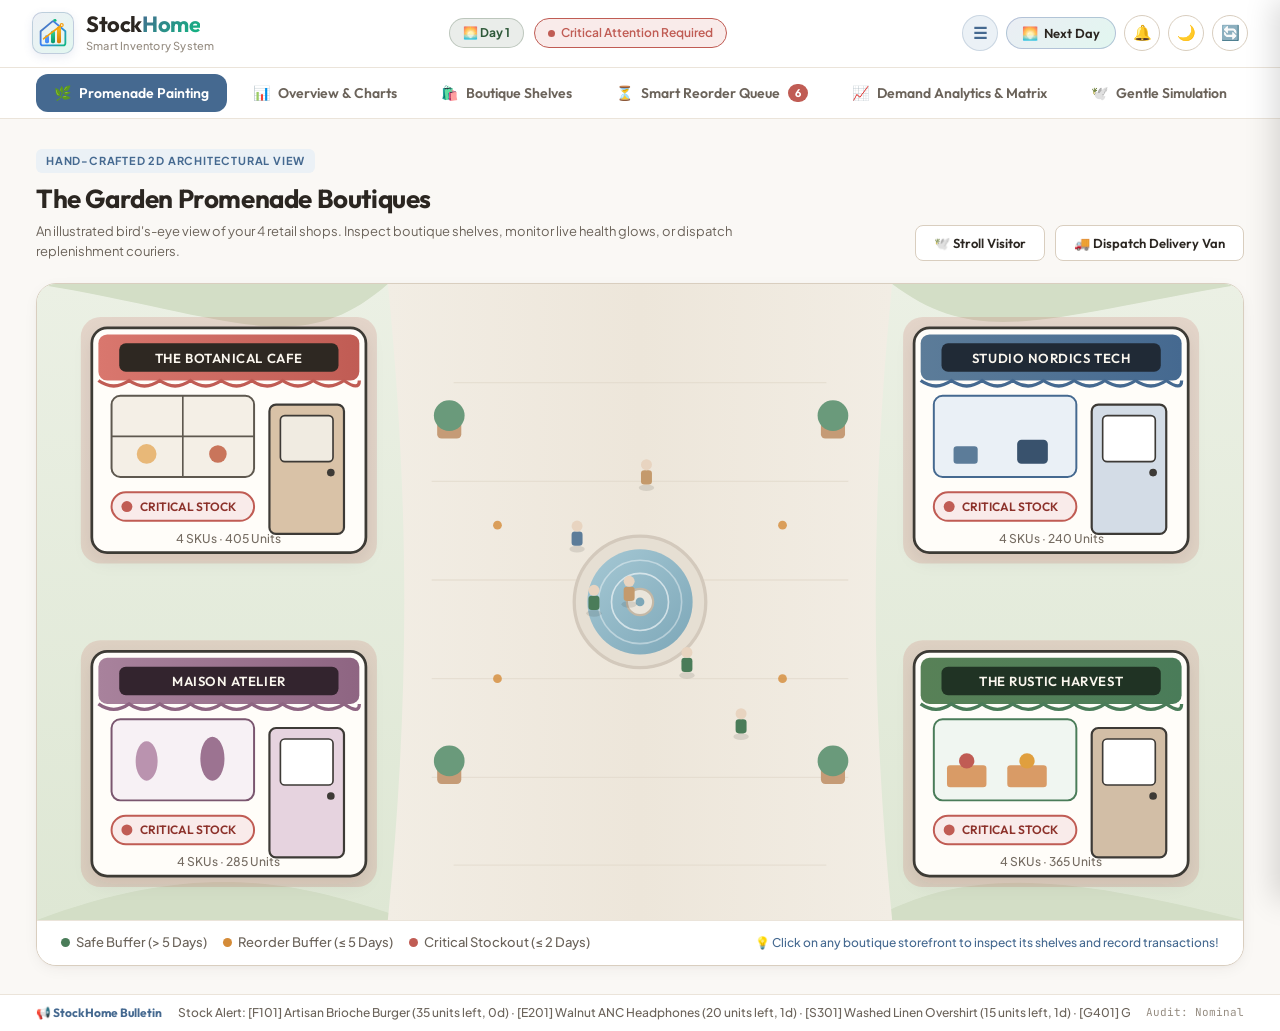
==== commit 5c396c48: "refactor(ui): relocate hamburger trigger to header and remove duplicate navbar elements Streamline t" ====
--- a/webapp/index.html
+++ b/webapp/index.html
@@ -66,7 +66,7 @@
     </div>
 
     <div class="header-controls">
-      <button class="btn-icon-btn btn-header-hamburger" id="btnHeaderHamburger" title="Open 5 Core Features Guide" aria-label="Core Features">
+      <button class="btn-icon-btn btn-hamburger" id="btnHamburger" title="Open 5 Core Features Guide" aria-label="Open 5 Core Features">
         <span class="btn-icon">☰</span>
       </button>
       <button class="btn-header-action" id="btnNextDay" title="Advance to Next Day (Archive Today's Sales into 14-Day History)">
@@ -87,11 +87,6 @@
   <!-- NAVIGATION TABS -->
   <nav class="app-nav">
     <div class="nav-inner">
-      <button class="nav-hamburger-btn" id="btnHamburger" title="Open 5 Core Inventory Features Guide" aria-label="Toggle Core Features Menu">
-        <span class="hamburger-icon">☰</span>
-        <span class="hamburger-label">5 Core Features</span>
-      </button>
-      <div class="nav-divider"></div>
       <button class="nav-item active" data-tab="tab-painted-mall">
         <span class="nav-icon">🌿</span> Promenade Painting
       </button>
@@ -896,19 +891,6 @@
         </button>
       </div>
     </div>
-
-    <!-- Quick Tab Switcher inside Drawer -->
-    <div class="drawer-footer-nav">
-      <h4>Direct Screen Navigation</h4>
-      <div class="drawer-nav-chips">
-        <button class="drawer-nav-pill active" data-tab="tab-painted-mall">🌿 Promenade Painting</button>
-        <button class="drawer-nav-pill" data-tab="tab-overview">📊 Overview & Charts</button>
-        <button class="drawer-nav-pill" data-tab="tab-catalog">🛍️ Boutique Shelves</button>
-        <button class="drawer-nav-pill" data-tab="tab-reorder">⏳ Reorder Queue</button>
-        <button class="drawer-nav-pill" data-tab="tab-analytics">📈 Demand Analytics</button>
-        <button class="drawer-nav-pill" data-tab="tab-simulation">🕊️ Gentle Simulation</button>
-      </div>
-    </div>
   </aside>
 
   <!-- Toast Container -->
--- a/webapp/style.css
+++ b/webapp/style.css
@@ -344,51 +344,28 @@
   display: none;
 }
 
-.nav-hamburger-btn {
-  font-family: 'Outfit', sans-serif;
-  font-size: 13px;
-  font-weight: 700;
+.btn-hamburger {
+  font-size: 16px;
+  font-weight: bold;
   color: var(--slate-blue);
   background: var(--slate-blue-light);
-  border: 1px solid rgba(69, 105, 144, 0.2);
-  padding: 8px 14px;
-  border-radius: 10px;
-  cursor: pointer;
-  display: flex;
-  align-items: center;
-  gap: 8px;
-  transition: all 0.2s ease;
-  white-space: nowrap;
-  flex-shrink: 0;
-}
-
-.nav-hamburger-btn:hover {
+  border-color: rgba(69, 105, 144, 0.2);
+}
+
+.btn-hamburger:hover {
   background: var(--slate-blue);
   color: #FFFFFF;
   border-color: var(--slate-blue);
   transform: translateY(-1px);
 }
 
-.hamburger-icon {
-  font-size: 15px;
-  line-height: 1;
-}
-
-.nav-divider {
-  width: 1px;
-  height: 22px;
-  background: var(--border-medium);
-  margin: auto 4px;
-  flex-shrink: 0;
-}
-
-body.theme-twilight .nav-hamburger-btn {
+body.theme-twilight .btn-hamburger {
   background: rgba(125, 167, 184, 0.15);
   color: #A5C8D4;
   border-color: rgba(125, 167, 184, 0.3);
 }
 
-body.theme-twilight .nav-hamburger-btn:hover {
+body.theme-twilight .btn-hamburger:hover {
   background: #A5C8D4;
   color: #1A1A1A;
 }
@@ -1590,49 +1567,6 @@
 .tier-warn { background: var(--amber-warn-bg); color: var(--amber-warn); border-color: rgba(212, 139, 56, 0.2); }
 .tier-safe { background: var(--sage-safe-bg); color: var(--sage-safe); border-color: rgba(74, 124, 89, 0.2); }
 
-.drawer-footer-nav {
-  padding: 16px 24px 20px;
-  border-top: 1px solid var(--border-light);
-  background: var(--bg-surface-subtle);
-  flex-shrink: 0;
-}
-
-.drawer-footer-nav h4 {
-  font-family: 'Outfit', sans-serif;
-  font-size: 12px;
-  font-weight: 700;
-  text-transform: uppercase;
-  letter-spacing: 0.5px;
-  color: var(--text-secondary);
-  margin-bottom: 10px;
-}
-
-.drawer-nav-chips {
-  display: flex;
-  flex-wrap: wrap;
-  gap: 6px;
-}
-
-.drawer-nav-pill {
-  font-family: inherit;
-  font-size: 11.5px;
-  font-weight: 600;
-  padding: 5px 10px;
-  border-radius: 6px;
-  border: 1px solid var(--border-medium);
-  background: var(--bg-surface);
-  color: var(--text-primary);
-  cursor: pointer;
-  transition: all 0.2s ease;
-}
-
-.drawer-nav-pill:hover,
-.drawer-nav-pill.active {
-  background: var(--slate-blue);
-  color: #FFFFFF;
-  border-color: var(--slate-blue);
-}
-
 body.theme-twilight .tag-purple {
   background: rgba(109, 40, 217, 0.25);
   color: #DDD6FE;
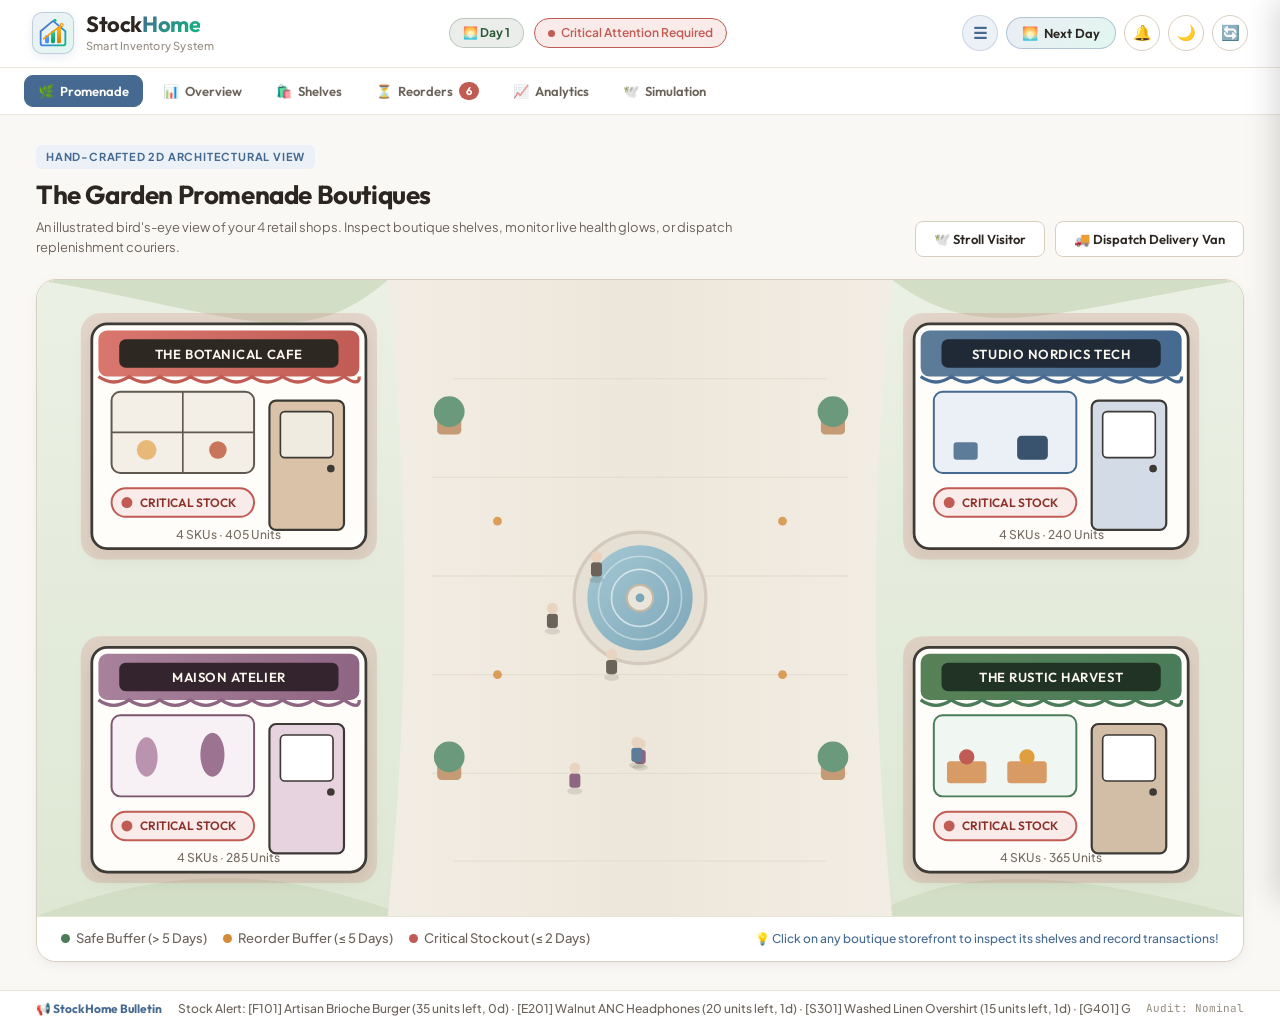
==== commit cb687954: "style(nav): compact tab labels and suppress horizontal scrollbar for clean fit" ====
--- a/webapp/index.html
+++ b/webapp/index.html
@@ -87,24 +87,24 @@
   <!-- NAVIGATION TABS -->
   <nav class="app-nav">
     <div class="nav-inner">
-      <button class="nav-item active" data-tab="tab-painted-mall">
-        <span class="nav-icon">🌿</span> Promenade Painting
-      </button>
-      <button class="nav-item" data-tab="tab-overview">
-        <span class="nav-icon">📊</span> Overview & Charts
-      </button>
-      <button class="nav-item" data-tab="tab-catalog">
-        <span class="nav-icon">🛍️</span> Boutique Shelves
-      </button>
-      <button class="nav-item" data-tab="tab-reorder">
-        <span class="nav-icon">⏳</span> Smart Reorder Queue
+      <button class="nav-item active" data-tab="tab-painted-mall" title="The Garden Promenade 2D Architectural View">
+        <span class="nav-icon">🌿</span> Promenade
+      </button>
+      <button class="nav-item" data-tab="tab-overview" title="Executive Inventory Overview & Charts">
+        <span class="nav-icon">📊</span> Overview
+      </button>
+      <button class="nav-item" data-tab="tab-catalog" title="Boutique Shelves & Product Directory">
+        <span class="nav-icon">🛍️</span> Shelves
+      </button>
+      <button class="nav-item" data-tab="tab-reorder" title="Automated Replenishment & Urgency Queue">
+        <span class="nav-icon">⏳</span> Reorders
         <span class="tab-chip" id="chipReorderCount">0</span>
       </button>
-      <button class="nav-item" data-tab="tab-analytics">
-        <span class="nav-icon">📈</span> Demand Analytics & Matrix
-      </button>
-      <button class="nav-item" data-tab="tab-simulation">
-        <span class="nav-icon">🕊️</span> Gentle Simulation
+      <button class="nav-item" data-tab="tab-analytics" title="Demand Forecasting & Sector Matrix">
+        <span class="nav-icon">📈</span> Analytics
+      </button>
+      <button class="nav-item" data-tab="tab-simulation" title="Gentle Footfall & Purchasing Simulation">
+        <span class="nav-icon">🕊️</span> Simulation
         <span class="active-dot" id="simLiveDot"></span>
       </button>
     </div>
--- a/webapp/style.css
+++ b/webapp/style.css
@@ -286,40 +286,52 @@
 .app-nav {
   background: var(--bg-surface);
   border-bottom: 1px solid var(--border-light);
-  padding: 6px 36px;
+  padding: 6px 24px;
 }
 
 .nav-inner {
   display: flex;
-  gap: 8px;
+  align-items: center;
+  gap: 6px;
   overflow-x: auto;
+  scrollbar-width: none;
+  -ms-overflow-style: none;
+}
+
+.nav-inner::-webkit-scrollbar {
+  display: none;
+  width: 0;
+  height: 0;
 }
 
 .nav-item {
   font-family: 'Outfit', sans-serif;
-  font-size: 14px;
+  font-size: 13px;
   font-weight: 600;
   color: var(--text-secondary);
   background: transparent;
-  border: none;
-  padding: 10px 18px;
-  border-radius: 12px;
+  border: 1px solid transparent;
+  padding: 7px 13px;
+  border-radius: 9px;
   cursor: pointer;
-  display: flex;
-  align-items: center;
-  gap: 8px;
-  transition: all 0.2s ease;
+  display: inline-flex;
+  align-items: center;
+  gap: 6px;
+  transition: all 0.18s ease;
   white-space: nowrap;
+  flex-shrink: 0;
 }
 
 .nav-item:hover {
   background: var(--bg-surface-subtle);
   color: var(--text-primary);
+  border-color: var(--border-light);
 }
 
 .nav-item.active {
   background: var(--slate-blue);
   color: #FFFFFF;
+  border-color: var(--slate-blue);
 }
 
 .tab-chip {
@@ -1707,16 +1719,20 @@
     gap: 6px;
     padding: 2px 0;
     scrollbar-width: none;
+    -ms-overflow-style: none;
     -webkit-overflow-scrolling: touch;
+    flex-wrap: wrap;
   }
   .nav-inner::-webkit-scrollbar {
     display: none;
+    width: 0;
+    height: 0;
   }
 
   .nav-item {
-    padding: 8px 14px;
-    font-size: 13px;
-    flex-shrink: 0;
+    padding: 6px 11px;
+    font-size: 12.5px;
+    border-radius: 8px;
   }
 
   .app-viewport {
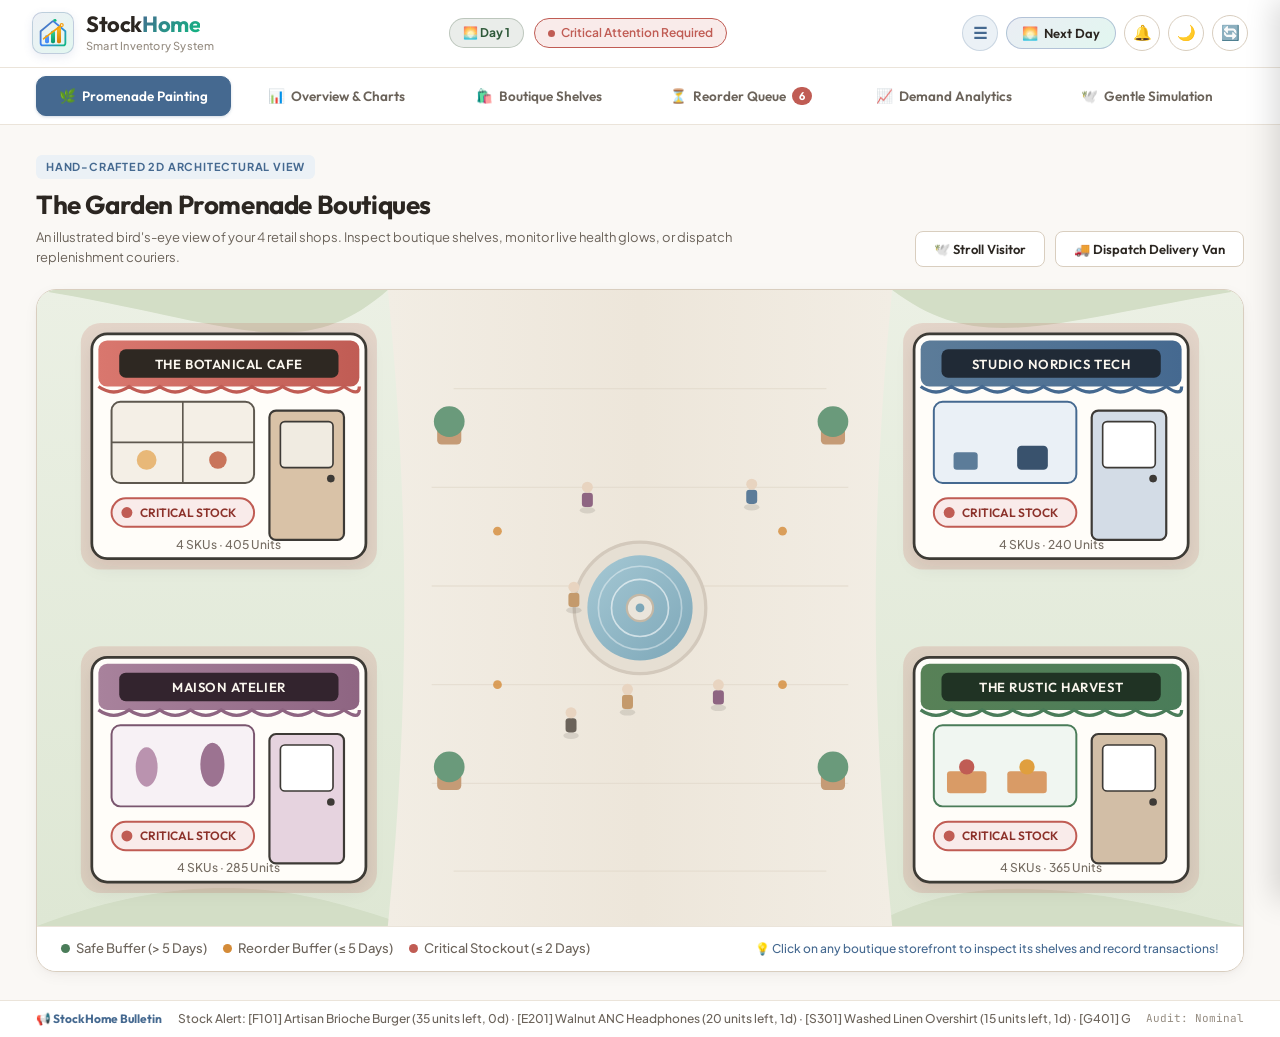
==== commit 7e9e79c5: "style(nav): distribute tabs edge-to-edge to eliminate whitespace and horizontal overflow Fix navigat" ====
--- a/webapp/index.html
+++ b/webapp/index.html
@@ -87,24 +87,24 @@
   <!-- NAVIGATION TABS -->
   <nav class="app-nav">
     <div class="nav-inner">
-      <button class="nav-item active" data-tab="tab-painted-mall" title="The Garden Promenade 2D Architectural View">
-        <span class="nav-icon">🌿</span> Promenade
-      </button>
-      <button class="nav-item" data-tab="tab-overview" title="Executive Inventory Overview & Charts">
-        <span class="nav-icon">📊</span> Overview
-      </button>
-      <button class="nav-item" data-tab="tab-catalog" title="Boutique Shelves & Product Directory">
-        <span class="nav-icon">🛍️</span> Shelves
-      </button>
-      <button class="nav-item" data-tab="tab-reorder" title="Automated Replenishment & Urgency Queue">
-        <span class="nav-icon">⏳</span> Reorders
+      <button class="nav-item active" data-tab="tab-painted-mall">
+        <span class="nav-icon">🌿</span> Promenade Painting
+      </button>
+      <button class="nav-item" data-tab="tab-overview">
+        <span class="nav-icon">📊</span> Overview & Charts
+      </button>
+      <button class="nav-item" data-tab="tab-catalog">
+        <span class="nav-icon">🛍️</span> Boutique Shelves
+      </button>
+      <button class="nav-item" data-tab="tab-reorder">
+        <span class="nav-icon">⏳</span> Reorder Queue
         <span class="tab-chip" id="chipReorderCount">0</span>
       </button>
-      <button class="nav-item" data-tab="tab-analytics" title="Demand Forecasting & Sector Matrix">
-        <span class="nav-icon">📈</span> Analytics
-      </button>
-      <button class="nav-item" data-tab="tab-simulation" title="Gentle Footfall & Purchasing Simulation">
-        <span class="nav-icon">🕊️</span> Simulation
+      <button class="nav-item" data-tab="tab-analytics">
+        <span class="nav-icon">📈</span> Demand Analytics
+      </button>
+      <button class="nav-item" data-tab="tab-simulation">
+        <span class="nav-icon">🕊️</span> Gentle Simulation
         <span class="active-dot" id="simLiveDot"></span>
       </button>
     </div>
--- a/webapp/style.css
+++ b/webapp/style.css
@@ -286,40 +286,37 @@
 .app-nav {
   background: var(--bg-surface);
   border-bottom: 1px solid var(--border-light);
-  padding: 6px 24px;
+  padding: 8px 36px;
 }
 
 .nav-inner {
   display: flex;
   align-items: center;
-  gap: 6px;
-  overflow-x: auto;
-  scrollbar-width: none;
-  -ms-overflow-style: none;
-}
-
-.nav-inner::-webkit-scrollbar {
-  display: none;
-  width: 0;
-  height: 0;
+  justify-content: space-between;
+  gap: 8px;
+  max-width: 1360px;
+  margin: 0 auto;
+  width: 100%;
 }
 
 .nav-item {
+  flex: 1 1 0;
+  min-width: 0;
   font-family: 'Outfit', sans-serif;
-  font-size: 13px;
+  font-size: 13.5px;
   font-weight: 600;
   color: var(--text-secondary);
   background: transparent;
   border: 1px solid transparent;
-  padding: 7px 13px;
-  border-radius: 9px;
+  padding: 10px 8px;
+  border-radius: 10px;
   cursor: pointer;
-  display: inline-flex;
-  align-items: center;
+  display: flex;
+  align-items: center;
+  justify-content: center;
   gap: 6px;
-  transition: all 0.18s ease;
+  transition: all 0.2s ease;
   white-space: nowrap;
-  flex-shrink: 0;
 }
 
 .nav-item:hover {
@@ -332,6 +329,7 @@
   background: var(--slate-blue);
   color: #FFFFFF;
   border-color: var(--slate-blue);
+  box-shadow: 0 1px 3px rgba(69, 105, 144, 0.25);
 }
 
 .tab-chip {
@@ -1655,6 +1653,12 @@
     align-items: flex-start;
     gap: 12px;
   }
+
+  .nav-item {
+    font-size: 12.5px;
+    padding: 9px 5px;
+    gap: 4px;
+  }
 }
 
 /* Medium Tablets & Large Phones (<= 840px) */
@@ -1716,23 +1720,19 @@
   }
 
   .nav-inner {
+    display: grid;
+    grid-template-columns: repeat(3, 1fr);
     gap: 6px;
     padding: 2px 0;
-    scrollbar-width: none;
-    -ms-overflow-style: none;
-    -webkit-overflow-scrolling: touch;
-    flex-wrap: wrap;
-  }
-  .nav-inner::-webkit-scrollbar {
-    display: none;
-    width: 0;
-    height: 0;
+    width: 100%;
   }
 
   .nav-item {
-    padding: 6px 11px;
-    font-size: 12.5px;
+    padding: 8px 6px;
+    font-size: 12px;
     border-radius: 8px;
+    justify-content: center;
+    width: 100%;
   }
 
   .app-viewport {
@@ -1946,6 +1946,15 @@
     font-size: 12px;
   }
 
+  .nav-inner {
+    grid-template-columns: repeat(2, 1fr);
+  }
+
+  .nav-item {
+    font-size: 11.5px;
+    padding: 7px 4px;
+  }
+
   .kpi-grid {
     grid-template-columns: 1fr;
   }
